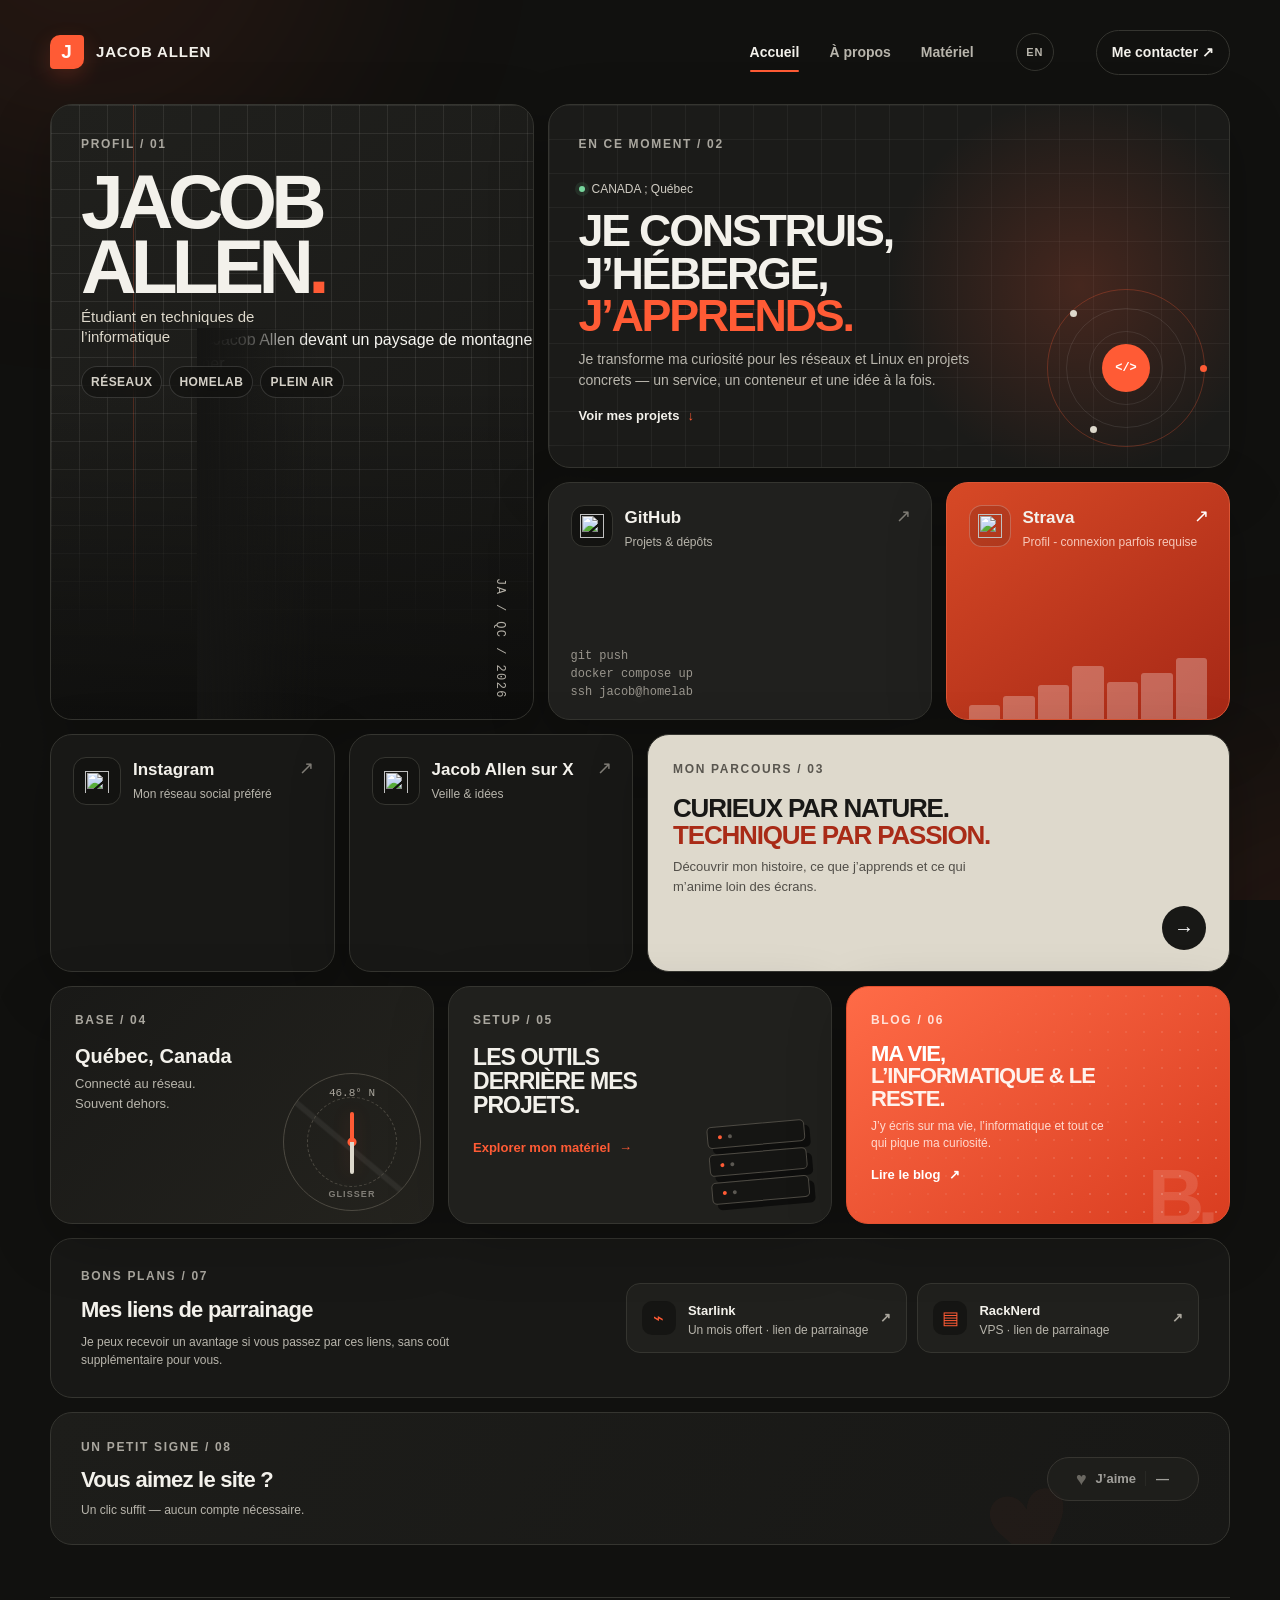
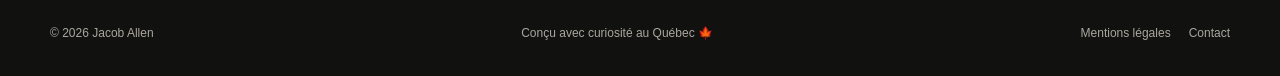
==== index.html @ 071df4ab "ajout blog" ====
<!doctype html>
<html lang="fr">
<head>
  <meta charset="utf-8">
  <meta name="viewport" content="width=device-width,initial-scale=1">
  <base href="/">
  <script>if(location.pathname.startsWith('/en'))document.documentElement.lang='en';</script>
  <title>Jacob Allen - Informatique, réseaux et plein air</title>
  <meta name="description" content="Le portfolio de Jacob Allen : informatique, réseaux, auto-hébergement, sport et projets personnels au Québec.">
  <link rel="canonical" href="https://jacoballen.ca/">
  <link rel="alternate" hreflang="fr" href="https://jacoballen.ca/">
  <link rel="alternate" hreflang="en" href="https://jacoballen.ca/en">
  <link rel="alternate" hreflang="x-default" href="https://jacoballen.ca/">
  <meta property="og:type" content="website">
  <meta property="og:locale" content="fr_CA">
  <meta property="og:title" content="Jacob Allen - Informatique, réseaux et plein air">
  <meta property="og:description" content="Je construis, j’héberge et j’apprends - depuis le Québec.">
  <meta property="og:url" content="https://jacoballen.ca/">
  <meta property="og:image" content="https://jacoballen.ca/og.png">
  <meta property="og:image:width" content="1731">
  <meta property="og:image:height" content="909">
  <meta name="twitter:card" content="summary_large_image">
  <meta name="twitter:image" content="https://jacoballen.ca/og.png">
  <link rel="preload" href="assets/fonts/dm-sans-latin.woff2" as="font" type="font/woff2" crossorigin>
  <link rel="preload" href="assets/fonts/manrope-latin.woff2" as="font" type="font/woff2" crossorigin>
  <link rel="icon" href="data:image/svg+xml,<svg xmlns='http://www.w3.org/2000/svg' viewBox='0 0 100 100'><rect width='100' height='100' rx='24' fill='%23ff5b35'/><text x='50' y='68' text-anchor='middle' font-size='52' font-family='Arial' font-weight='700' fill='white'>J</text></svg>" type="image/svg+xml">
  <link rel="stylesheet" href="style.css">
</head>
<body>
  <a class="skip-link" href="#contenu">Aller au contenu</a>
  <div class="ambient" aria-hidden="true"><span></span><span></span></div>

  <header class="site-header shell">
    <a href="/" class="brand" aria-label="Jacob Allen - Accueil"><span class="brand-mark">J</span><span>JACOB ALLEN</span></a>
    <nav aria-label="Navigation principale">
      <a href="/" aria-current="page">Accueil</a>
      <a href="/about">À propos</a>
      <a href="/matos">Matériel</a>
    </nav>
    <a class="language-switch" href="/en" data-language-switch hreflang="en" aria-label="View this site in English">EN</a>
    <a class="header-contact" href="mailto:contact@jacoballen.ca"><span class="contact-label">Me contacter</span><span class="contact-short">Contact</span> <span aria-hidden="true">↗</span></a>
  </header>

  <main class="shell" id="contenu">
    <section class="bento home-bento" aria-label="Présentation de Jacob Allen">
      <article class="tile identity-card reveal">
        <div class="identity-copy">
          <p class="kicker">Profil / 01</p>
          <h1>Jacob<br>Allen<span class="accent-dot">.</span></h1>
          <p class="role">Étudiant en techniques de l’informatique</p>
          <ul class="tags" aria-label="Centres d’intérêt">
            <li>Réseaux</li><li>Homelab</li><li>Plein air</li>
          </ul>
        </div>
        <picture class="portrait">
          <source srcset="assets/portrait/jacob-800.avif 800w, assets/portrait/jacob-1200.avif 1200w" sizes="(max-width: 700px) 100vw, 460px" type="image/avif">
          <source srcset="assets/portrait/jacob-800.webp 800w, assets/portrait/jacob-1200.webp 1200w" sizes="(max-width: 700px) 100vw, 460px" type="image/webp">
          <img src="assets/portrait/jacob-800.jpg" srcset="assets/portrait/jacob-800.jpg 800w, assets/portrait/jacob-1200.jpg 1200w" sizes="(max-width: 700px) 100vw, 460px" alt="Jacob Allen devant un paysage de montagne et de mer" width="1200" height="1200" fetchpriority="high">
        </picture>
        <span class="id-code" aria-hidden="true">JA / QC / 2026</span>
      </article>

      <article class="tile statement-card grid-surface reveal" data-tilt>
        <p class="kicker">En ce moment / 02</p>
        <div class="statement-copy">
          <span class="availability"><i aria-hidden="true"></i> CANADA ; Québec</span>
          <h2>Je construis,<br>j’héberge,<br><em>j’apprends.</em></h2>
          <p>Je transforme ma curiosité pour les réseaux et Linux en projets concrets — un service, un conteneur et une idée à la fois.</p>
          <a class="statement-cta" href="#projets">Voir mes projets <span aria-hidden="true">↓</span></a>
        </div>
        <div class="orbit" aria-hidden="true"><span class="orbit-core">&lt;/&gt;</span><i></i><i></i><i></i></div>
      </article>

      <a class="tile link-tile github-card reveal" href="/github" aria-label="Voir le GitHub de Jacob">
        <span class="tile-icon"><img src="assets/icons/github.svg" alt="" width="22" height="22"></span>
        <span><b>GitHub</b><small>Projets &amp; dépôts</small></span>
        <span class="arrow" aria-hidden="true">↗</span>
        <span class="code-lines" aria-hidden="true">git push<br>docker compose up<br>ssh jacob@homelab</span>
      </a>

      <a class="tile link-tile strava-card reveal" href="/strava" aria-label="Voir les activités Strava de Jacob">
        <span class="tile-icon"><img src="assets/icons/strava.svg" alt="" width="22" height="22"></span>
        <span><b>Strava</b><small>Profil - connexion parfois requise</small></span>
        <span class="arrow" aria-hidden="true">↗</span>
        <span class="elevation" aria-hidden="true"><i></i><i></i><i></i><i></i><i></i><i></i><i></i></span>
      </a>

      <a class="tile link-tile social-card instagram-card reveal" href="/instagram" aria-label="Voir l’Instagram de Jacob">
        <span class="tile-icon"><img src="assets/icons/instagram.svg" alt="" width="24" height="24"></span>
        <span><b>Instagram</b><small>Mon réseau social préféré</small></span>
        <span class="arrow" aria-hidden="true">↗</span>
      </a>

      <a class="tile link-tile social-card x-card reveal" href="/x" aria-label="Voir le profil X de Jacob">
        <span class="tile-icon"><img src="assets/icons/x.svg" alt="" width="22" height="22"></span>
        <span><b>Jacob Allen sur X</b><small>Veille &amp; idées</small></span>
        <span class="arrow" aria-hidden="true">↗</span>
      </a>

      <a class="tile about-link reveal" href="/about">
        <p class="kicker">Mon parcours / 03</p>
        <h2>Curieux par nature.<br><span>Technique par passion.</span></h2>
        <p>Découvrir mon histoire, ce que j’apprends et ce qui m’anime loin des écrans.</p>
        <span class="round-arrow" aria-hidden="true">→</span>
      </a>

      <article class="tile quebec-card reveal">
        <div>
          <p class="kicker">Base / 04</p>
          <h2>Québec, Canada</h2>
          <p>Connecté au réseau.<br>Souvent dehors.</p>
        </div>
        <button class="map-mark" type="button" data-compass aria-label="Faire tourner la boussole du Québec">
          <span>46.8° N</span><i class="compass-needle" aria-hidden="true"></i><small>Glisser</small>
        </button>
      </article>

      <a class="tile setup-card reveal" href="/matos">
        <div>
          <p class="kicker">Setup / 05</p>
          <h2>Les outils derrière mes projets.</h2>
          <span class="text-link">Explorer mon matériel <b aria-hidden="true">→</b></span>
        </div>
        <div class="server-stack" aria-hidden="true"><i></i><i></i><i></i></div>
      </a>

      <a class="tile blog-card reveal" href="https://blog.jacoballen.ca" aria-label="Visiter le blog de Jacob">
        <div>
          <p class="kicker">Blog / 06</p>
          <h2>Ma vie,<br><span>l’informatique &amp; le reste.</span></h2>
          <p>J’y écris sur ma vie, l’informatique et tout ce qui pique ma curiosité.</p>
          <span class="blog-link">Lire le blog <b aria-hidden="true">↗</b></span>
        </div>
        <span class="blog-mark" aria-hidden="true">B.</span>
      </a>
    </section>

    <!-- <section class="projects" id="projets" aria-labelledby="projects-title">
      <div class="section-heading">
        <div><p class="kicker">Projets sélectionnés / 06</p><h2 id="projects-title">Des idées devenues concrètes.</h2></div>
        <p>Quelques projets publics qui montrent comment j’apprends : en construisant, en déployant et en améliorant.</p>
      </div>
      <div class="project-grid">
        <article class="project-card reveal">
          <picture class="project-shot">
            <source srcset="assets/projects/site.avif" type="image/avif">
            <source srcset="assets/projects/site.webp" type="image/webp">
            <img src="assets/projects/site.png" alt="Aperçu du portfolio jacoballen.ca" width="1280" height="720" loading="lazy">
          </picture>
          <div class="project-copy">
            <div class="project-title-row"><div><p class="kicker">Portfolio personnel</p><h3>jacoballen.ca</h3></div><span class="project-status">En ligne</span></div>
            <p><strong>Problème.</strong> Réunir mon parcours, mes projets et mes liens dans un site rapide qui me ressemble.</p>
            <p><strong>Résultat.</strong> Un portfolio statique responsive avec SEO, aperçu social et mesure de performance.</p>
            <ul class="project-tech" aria-label="Technologies"><li>HTML</li><li>CSS</li><li>JavaScript</li><li>Vercel</li></ul>
            <a class="project-link" href="https://github.com/Allen-Jacob/personal-website" target="_blank" rel="noopener noreferrer">Voir le dépôt GitHub <span aria-hidden="true">↗</span></a>
          </div> -->
        <!-- </article>
        <article class="project-card reveal">
          <picture class="project-shot">
            <source srcset="assets/projects/blog-builder.avif" type="image/avif">
            <source srcset="assets/projects/blog-builder.webp" type="image/webp">
            <img src="assets/projects/blog-builder.png" alt="Interface du générateur d’articles de blog" width="1280" height="720" loading="lazy">
          </picture>
          <div class="project-copy">
            <div class="project-title-row"><div><p class="kicker">Outil de publication</p><h3>Blog Builder</h3></div><span class="project-status">Public</span></div>
            <p><strong>Problème.</strong> Éviter de répéter à la main la structure HTML de chaque article.</p>
            <p><strong>Résultat.</strong> Un éditeur Markdown avec aperçu en direct, sommaire automatique, sauvegarde locale et export HTML.</p>
            <ul class="project-tech" aria-label="Technologies"><li>JavaScript</li><li>Markdown</li><li>Docker</li><li>Nginx</li></ul>
            <a class="project-link" href="https://github.com/Allen-Jacob/blog-builder" target="_blank" rel="noopener noreferrer">Voir le dépôt GitHub <span aria-hidden="true">↗</span></a>
          </div>
        </article>
        <article class="project-card reveal">
          <picture class="project-shot">
            <source srcset="assets/projects/arcade-games.avif" type="image/avif">
            <source srcset="assets/projects/arcade-games.webp" type="image/webp">
            <img src="assets/projects/arcade-games.png" alt="Accueil de la plateforme Arcade Games" width="1280" height="720" loading="lazy">
          </picture>
          <div class="project-copy">
            <div class="project-title-row"><div><p class="kicker">Fork étendu</p><h3>Arcade Games</h3></div><span class="project-status">4 jeux</span></div>
            <p><strong>Problème.</strong> Regrouper plusieurs jeux web et conserver leurs meilleurs scores.</p>
            <p><strong>Résultat.</strong> Quatre jeux, une API REST, des classements par jeu et des métriques Prometheus.</p>
            <ul class="project-tech" aria-label="Technologies"><li>Express</li><li>MongoDB</li><li>JavaScript</li><li>Prometheus</li></ul>
            <a class="project-link" href="https://github.com/Allen-Jacob/Games" target="_blank" rel="noopener noreferrer">Voir le dépôt GitHub <span aria-hidden="true">↗</span></a>
          </div>
        </article>
      </div> -->
    </section>

    <section class="referrals reveal" aria-labelledby="referrals-title">
      <div><p class="kicker">Bons plans / 07</p><h2 id="referrals-title">Mes liens de parrainage</h2><p class="referral-note">Je peux recevoir un avantage si vous passez par ces liens, sans coût supplémentaire pour vous.</p></div>
      <div class="referral-links">
        <a href="/starlink" rel="sponsored nofollow"><span class="referral-icon" aria-hidden="true">⌁</span><span><b>Starlink</b><small>Un mois offert · lien de parrainage</small></span><b aria-hidden="true">↗</b></a>
        <a href="/racknerd" rel="sponsored nofollow"><span class="referral-icon" aria-hidden="true">▤</span><span><b>RackNerd</b><small>VPS · lien de parrainage</small></span><b aria-hidden="true">↗</b></a>
      </div>
    </section>

    <section class="like-panel reveal" aria-labelledby="like-title">
      <div>
        <p class="kicker">Un petit signe / 08</p>
        <h2 id="like-title">Vous aimez le site&nbsp;?</h2>
        <p class="like-note">Un clic suffit — aucun compte nécessaire.</p>
      </div>
      <button class="like-button" type="button" data-like-button aria-pressed="false" disabled>
        <span class="like-heart" aria-hidden="true">♥</span>
        <span data-like-label>J’aime</span>
        <strong data-like-count aria-label="Nombre de mentions J’aime">—</strong>
      </button>
      <p class="like-status" data-like-status role="status" aria-live="polite"></p>
    </section>
  </main>

  <footer class="footer shell"><p>© 2026 Jacob Allen</p><p>Conçu avec curiosité au Québec <span aria-hidden="true">🍁</span></p><div class="footer-links"><a href="/mentions-legales">Mentions légales</a><a href="mailto:contact@jacoballen.ca">Contact</a></div></footer>
  <script>
    window.va=window.va||function(){(window.vaq=window.vaq||[]).push(arguments)};
    window.si=window.si||function(){(window.siq=window.siq||[]).push(arguments)};
    if(["jacoballen.ca","www.jacoballen.ca"].includes(location.hostname)){
      ["/_vercel/insights/script.js","/_vercel/speed-insights/script.js"].forEach(function(src){
        var script=document.createElement("script");script.src=src;script.defer=true;document.head.appendChild(script);
      });
    }
  </script>
  <script defer src="i18n.js"></script>
  <script defer src="likes.js"></script>
  <script defer src="effects.js"></script>
</body>
</html>
---- style.css ----
@font-face{font-family:"DM Sans";font-style:normal;font-weight:400 700;font-display:swap;src:url("assets/fonts/dm-sans-latin.woff2") format("woff2")}
@font-face{font-family:Manrope;font-style:normal;font-weight:600 800;font-display:swap;src:url("assets/fonts/manrope-latin.woff2") format("woff2")}
:root{
  --bg:#11110f;--surface:#1a1a18;--surface-2:#22221f;--line:#353530;--text:#f3f1eb;
  --muted:#b8b5ac;--orange:#ff5b35;--orange-dark:#a92b17;--cream:#ded9cc;--green:#77d69d;
  --radius:22px;--shadow:0 18px 60px rgba(0,0,0,.22);color-scheme:dark
}
*{box-sizing:border-box}
html{scroll-behavior:smooth}
body{min-height:100vh;margin:0;overflow-x:hidden;background:var(--bg);color:var(--text);font-family:"DM Sans",sans-serif;line-height:1.5}
a{color:inherit}
img{max-width:100%}
.shell{width:min(calc(100% - 40px),1180px);margin-inline:auto}
.skip-link{position:fixed;top:12px;left:12px;z-index:100;padding:10px 14px;border-radius:8px;background:var(--text);color:var(--bg);font-weight:700;text-decoration:none;transform:translateY(-150%)}
.skip-link:focus{transform:none}
.ambient{position:fixed;inset:0;z-index:-1;overflow:hidden;pointer-events:none}
.ambient span{position:absolute;width:520px;height:520px;border-radius:50%;filter:blur(130px);opacity:.09;background:var(--orange)}
.ambient span:first-child{top:-340px;left:-180px}.ambient span:last-child{right:-320px;bottom:-380px}
.site-header{height:104px;display:flex;align-items:center;gap:42px}
.brand{display:inline-flex;align-items:center;gap:12px;margin-right:auto;font-family:Manrope,sans-serif;font-size:15px;font-weight:800;letter-spacing:.055em;text-decoration:none}
.brand-mark{width:34px;height:34px;display:grid;place-items:center;border-radius:10px 4px 10px 4px;background:var(--orange);color:white;font-size:19px;box-shadow:0 8px 22px rgba(255,91,53,.2)}
.site-header nav{display:flex;gap:30px}
.site-header nav a,.header-contact{position:relative;color:var(--muted);font-size:14px;font-weight:600;text-decoration:none;transition:color .2s ease}
.site-header nav a:hover,.site-header nav a[aria-current=page],.header-contact:hover{color:var(--text)}
.site-header nav a[aria-current=page]::after{content:"";position:absolute;right:0;bottom:-9px;left:0;height:2px;border-radius:2px;background:var(--orange)}
.language-switch{width:38px;height:38px;display:grid;flex:none;place-items:center;border:1px solid var(--line);border-radius:50%;color:var(--muted);font-family:Manrope,sans-serif;font-size:11px;font-weight:800;letter-spacing:.08em;text-decoration:none;transition:border-color .2s,color .2s,background .2s}
.language-switch:hover{border-color:var(--orange);background:rgba(255,91,53,.08);color:var(--text)}
.header-contact{padding:11px 15px;border:1px solid var(--line);border-radius:99px;color:var(--text)}
.contact-short{display:none}
.bento{display:grid;grid-template-columns:repeat(12,minmax(0,1fr));grid-auto-rows:112px;gap:14px}
.tile{position:relative;min-width:0;overflow:hidden;border:1px solid var(--line);border-radius:var(--radius);background:var(--surface);box-shadow:var(--shadow);transform-style:preserve-3d;transition:transform .22s cubic-bezier(.2,.8,.2,1),border-color .22s,box-shadow .22s}
.kicker{margin:0;color:#aaa79f;font-size:12px;font-weight:700;letter-spacing:.14em;text-transform:uppercase}
.identity-card{grid-column:1/span 5;grid-row:1/span 5;background:linear-gradient(145deg,#20201d,#181816)}
.identity-card::before{content:"";position:absolute;inset:0;z-index:0;background-image:linear-gradient(rgba(243,241,235,.085) 1px,transparent 1px),linear-gradient(90deg,rgba(243,241,235,.085) 1px,transparent 1px),linear-gradient(90deg,transparent 0 82px,rgba(255,91,53,.24) 82px 83px,transparent 83px);background-size:28px 28px,28px 28px,100% 100%;mask-image:linear-gradient(180deg,#000 0 58%,transparent 88%);pointer-events:none}
.identity-card::after{content:"";position:absolute;inset:0;background:linear-gradient(180deg,transparent 45%,rgba(0,0,0,.42));pointer-events:none}
.identity-copy{position:relative;z-index:2;padding:30px}
.identity-copy h1{margin:16px 0 9px;font-family:Manrope,sans-serif;font-size:clamp(52px,6vw,78px);font-weight:800;line-height:.84;letter-spacing:-.075em;text-transform:uppercase}
.accent-dot{color:var(--orange)}
.role{max-width:245px;margin:0;color:var(--cream);font-size:15px;line-height:1.35}
.tags{display:flex;flex-wrap:wrap;gap:7px;margin:18px 0 0;padding:0;list-style:none}
.tags li{padding:6px 9px;border:1px solid rgba(255,255,255,.14);border-radius:99px;background:rgba(15,15,14,.54);color:#d4d0c7;font-size:12px;font-weight:600;letter-spacing:.04em;text-transform:uppercase;backdrop-filter:blur(8px)}
.portrait{position:absolute;right:-40px;bottom:-88px;width:78%;height:78%;z-index:1;filter:saturate(.72) contrast(1.05);transition:transform .5s cubic-bezier(.16,1,.3,1)}
.portrait::after{content:"";position:absolute;inset:0;background:linear-gradient(90deg,var(--surface) 0%,transparent 32%)}
.portrait img{width:100%;height:100%;object-fit:cover;object-position:center 58%;border-radius:50% 0 0 0;mask-image:linear-gradient(90deg,transparent 0,#000 24%)}
.id-code{position:absolute;right:24px;bottom:20px;z-index:3;color:#b5b1a8;font-family:monospace;font-size:12px;letter-spacing:.12em;writing-mode:vertical-rl}
.statement-card{grid-column:6/span 7;grid-row:1/span 3;padding:30px;background:#1d1d1a}
.grid-surface{background-color:#1b1b19;background-image:linear-gradient(rgba(255,255,255,.045) 1px,transparent 1px),linear-gradient(90deg,rgba(255,255,255,.045) 1px,transparent 1px);background-size:34px 34px}
.grid-surface::after{content:"";position:absolute;inset:0;background:radial-gradient(circle at 78% 50%,rgba(255,91,53,.19),transparent 34%)}
.statement-copy{position:relative;z-index:2;max-width:510px;margin-top:22px}
.availability{display:inline-flex;align-items:center;gap:7px;color:#d0ccc3;font-size:12px}.availability i{width:6px;height:6px;border-radius:50%;background:var(--green);box-shadow:0 0 0 4px rgba(119,214,157,.1)}
.statement-copy h2{margin:10px 0 12px;font-family:Manrope,sans-serif;font-size:clamp(32px,3.5vw,48px);line-height:.95;letter-spacing:-.05em;text-transform:uppercase}
.statement-copy h2 em{color:var(--orange);font-style:normal}
.statement-copy p{max-width:430px;margin:0;color:var(--muted);font-size:14px}
.statement-cta{display:inline-flex;align-items:center;gap:8px;margin-top:15px;color:var(--text);font-size:13px;font-weight:700;text-decoration:none}.statement-cta span{color:var(--orange)}
.orbit{position:absolute;right:24px;bottom:20px;z-index:1;width:158px;height:158px;border:1px solid rgba(255,91,53,.28);border-radius:50%;animation:orbit-spin 13s linear infinite;transform-origin:center}
.orbit::before,.orbit::after{content:"";position:absolute;inset:18px;border:1px solid rgba(255,255,255,.09);border-radius:50%}.orbit::after{inset:41px}
.orbit-core{position:absolute;inset:54px;display:grid;place-items:center;border-radius:50%;background:var(--orange);color:white;font-family:monospace;font-size:12px;font-weight:700;animation:orbit-counter-spin 13s linear infinite}
.orbit>i{position:absolute;width:7px;height:7px;border-radius:50%;background:var(--cream)}.orbit>i:nth-of-type(1){top:20px;left:22px}.orbit>i:nth-of-type(2){right:-3px;top:75px;background:var(--orange)}.orbit>i:nth-of-type(3){bottom:13px;left:42px}
.link-tile{grid-row:4/span 2;display:flex;align-items:flex-start;gap:12px;padding:22px;text-decoration:none;transition:transform .22s cubic-bezier(.2,.8,.2,1),border-color .22s ease,box-shadow .22s ease}
.link-tile::before,.equipment-card::before{content:"";position:absolute;inset:0;pointer-events:none;opacity:0;background:radial-gradient(220px circle at var(--pointer-x,-300px) var(--pointer-y,-300px),rgba(255,255,255,.09),transparent 70%);transition:opacity .25s}
.link-tile .tile-icon{width:42px;height:42px;display:grid;flex:none;place-items:center;border:1px solid var(--line);border-radius:13px;background:#131311;font-size:20px}
.link-tile b{display:block;font-family:Manrope,sans-serif;font-size:17px}.link-tile small{display:block;margin-top:3px;color:var(--muted);font-size:12px;line-height:1.35}
.tile-icon img{display:block;width:24px;height:24px}
.arrow{position:absolute;top:20px;right:20px;color:#807d76;font-size:18px;transition:transform .2s,color .2s}
.github-card{grid-column:6/span 4;background:#20201e}.code-lines{position:absolute;right:20px;bottom:18px;left:22px;color:#99958d;font-family:monospace;font-size:12px;line-height:1.5}
.strava-card{grid-column:10/span 3;background:linear-gradient(145deg,#d74926,#a62816);border-color:#dc5534}.strava-card .tile-icon{border-color:rgba(255,255,255,.24);background:rgba(0,0,0,.13)}.strava-card small{color:#f6c7b9}.strava-card .arrow{color:#fff}
.elevation{position:absolute;right:0;bottom:0;left:0;height:68px;display:flex;align-items:end;gap:3px;padding:0 22px;opacity:.28}.elevation i{flex:1;height:var(--h,30%);border-radius:3px 3px 0 0;background:white}.elevation i:nth-child(1){--h:20%}.elevation i:nth-child(2){--h:34%}.elevation i:nth-child(3){--h:50%}.elevation i:nth-child(4){--h:78%}.elevation i:nth-child(5){--h:55%}.elevation i:nth-child(6){--h:68%}.elevation i:nth-child(7){--h:90%}
.social-card{grid-row:6/span 2;background:#181816}.instagram-card{grid-column:1/span 3}.x-card{grid-column:4/span 3}.social-card .tile-icon{width:48px;height:48px;border:1px solid var(--line);background:#131311;font-size:24px}.social-card small{max-width:150px}
.about-link{grid-column:7/span 6;grid-row:6/span 2;padding:25px;text-decoration:none;background:var(--cream);color:#181816}
.about-link .kicker{color:#59564f}.about-link h2{margin:17px 0 8px;font-family:Manrope,sans-serif;font-size:26px;line-height:1.04;letter-spacing:-.045em;text-transform:uppercase}.about-link h2 span{color:var(--orange-dark)}.about-link>p:not(.kicker){max-width:340px;margin:0;color:#514e48;font-size:13px}.round-arrow{position:absolute;right:23px;bottom:21px;width:44px;height:44px;display:grid;place-items:center;border-radius:50%;background:#181816;color:white;font-size:20px;transition:transform .35s cubic-bezier(.16,1,.3,1)}
.quebec-card{grid-column:1/span 4;grid-row:8/span 2;display:flex;justify-content:space-between;padding:24px;background:linear-gradient(135deg,#191917,#24231e)}
.quebec-card h2{margin:17px 0 7px;font-family:Manrope,sans-serif;font-size:20px;line-height:1.05}.quebec-card p:last-child{margin:0;color:var(--muted);font-size:13px}
.quebec-card>div:first-child{position:relative;z-index:2;pointer-events:none}
.map-mark{position:absolute;right:12px;bottom:12px;z-index:1;width:138px;height:138px;padding:0;border:1px solid #4c4941;border-radius:50%;background:radial-gradient(circle at 50% 50%,var(--orange) 0 4px,transparent 5px),linear-gradient(40deg,transparent 45%,rgba(255,255,255,.06) 46% 48%,transparent 49%);color:inherit;font:inherit;cursor:grab;touch-action:none;transition:border-color .25s,box-shadow .25s,transform .18s}.map-mark::after{content:"";position:absolute;inset:23px;border:1px dashed #4c4941;border-radius:50%;pointer-events:none}.map-mark span{position:absolute;top:11px;left:50%;z-index:2;color:#aaa69d;font-family:monospace;font-size:11px;transform:translateX(-50%);white-space:nowrap}.map-mark small{position:absolute;bottom:9px;left:50%;z-index:2;color:#817e77;font-size:9px;font-weight:700;letter-spacing:.12em;text-transform:uppercase;transform:translateX(-50%)}
.compass-needle{position:absolute;top:38px;left:calc(50% - 2px);z-index:1;width:4px;height:62px;border-radius:99px;background:linear-gradient(to bottom,var(--orange) 0 48%,var(--cream) 48% 100%);box-shadow:0 0 18px rgba(255,91,53,.18);transform:rotate(var(--compass-angle,0deg));transition:transform .38s cubic-bezier(.2,.8,.2,1)}.map-mark.is-dragging{cursor:grabbing;transform:scale(.98)}.map-mark.is-dragging .compass-needle{transition:none}
.map-mark{-webkit-appearance:none;appearance:none}
.setup-card{grid-column:5/span 4;grid-row:8/span 2;padding:24px;text-decoration:none;background:#20201d}
.setup-card h2{max-width:230px;margin:16px 0 18px;font-family:Manrope,sans-serif;font-size:23px;line-height:1.05;letter-spacing:-.04em;text-transform:uppercase}.text-link{color:var(--orange);font-size:13px;font-weight:700}.text-link b{margin-left:5px}
.server-stack{position:absolute;right:24px;bottom:22px;width:98px;transform:rotate(-5deg)}.server-stack i{display:block;height:22px;margin-top:6px;border:1px solid #4d4a43;border-radius:5px;background:#151513;box-shadow:5px 6px 0 #0e0e0d}.server-stack i::after{content:"";display:block;width:4px;height:4px;margin:8px 0 0 10px;border-radius:50%;background:var(--orange);box-shadow:10px 0 #5b5852}
.blog-card{grid-column:9/span 4;grid-row:8/span 2;padding:24px;text-decoration:none;background:linear-gradient(145deg,#ff6b47,#d93d20);border-color:#e45130;color:#fff}
.blog-card::before{content:"";position:absolute;inset:0;background-image:radial-gradient(rgba(255,255,255,.22) 1px,transparent 1px);background-size:18px 18px;mask-image:linear-gradient(135deg,transparent 25%,#000 100%);pointer-events:none}
.blog-card>div{position:relative;z-index:2;max-width:265px}.blog-card .kicker{color:#ffe1d8}.blog-card h2{margin:14px 0 8px;font-family:Manrope,sans-serif;font-size:22px;line-height:1.02;letter-spacing:-.045em;text-transform:uppercase}.blog-card h2 span{color:#fff2ec}.blog-card p:not(.kicker){max-width:250px;margin:0;color:#ffd9cf;font-size:12px;line-height:1.4}.blog-link{display:inline-block;margin-top:13px;font-size:13px;font-weight:700}.blog-link b{margin-left:5px}.blog-mark{position:absolute;right:17px;bottom:-13px;color:#fff;font-family:Manrope,sans-serif;font-size:78px;font-weight:800;line-height:1;letter-spacing:-.09em;opacity:.13;transition:transform .35s cubic-bezier(.16,1,.3,1)}
.projects{scroll-margin-top:24px;margin-top:64px}.section-heading{display:flex;align-items:end;justify-content:space-between;gap:34px;margin-bottom:20px}.section-heading h2{max-width:620px;margin:10px 0 0;font-family:Manrope,sans-serif;font-size:clamp(34px,5vw,58px);line-height:.96;letter-spacing:-.055em;text-transform:uppercase}.section-heading>p{max-width:430px;margin:0;color:var(--muted);font-size:14px}.project-grid{display:grid;grid-template-columns:repeat(2,minmax(0,1fr));gap:14px}.project-card{overflow:hidden;border:1px solid var(--line);border-radius:var(--radius);background:var(--surface);box-shadow:var(--shadow);transition:transform .22s cubic-bezier(.2,.8,.2,1),border-color .22s,box-shadow .22s}.project-card:first-child{grid-column:span 2}.project-shot{display:block;overflow:hidden;aspect-ratio:16/9;background:#0e0e0d;border-bottom:1px solid var(--line)}.project-card:first-child .project-shot{aspect-ratio:2.15/1}.project-shot img{display:block;width:100%;height:100%;object-fit:cover;object-position:top center;transition:transform .4s ease}.project-copy{padding:25px}.project-title-row{display:flex;align-items:flex-start;justify-content:space-between;gap:20px;margin-bottom:18px}.project-title-row h3{margin:7px 0 0;font-family:Manrope,sans-serif;font-size:25px;letter-spacing:-.035em}.project-status{flex:none;padding:6px 9px;border:1px solid #4a4943;border-radius:99px;color:#d5d2ca;font-size:12px;font-weight:700}.project-copy>p{margin:0 0 9px;color:var(--muted);font-size:14px}.project-copy>p strong{color:var(--text)}.project-tech{display:flex;flex-wrap:wrap;gap:7px;margin:18px 0;padding:0;list-style:none}.project-tech li{padding:6px 9px;border-radius:7px;background:#121210;color:#cbc8bf;font-family:monospace;font-size:12px}.project-link{display:inline-flex;align-items:center;gap:7px;color:var(--orange);font-size:13px;font-weight:700;text-decoration:none}
.referrals{display:flex;align-items:center;justify-content:space-between;gap:30px;margin-top:14px;padding:28px 30px;border:1px solid var(--line);border-radius:var(--radius);background:#181816}
.referrals h2{margin:8px 0 0;font-family:Manrope,sans-serif;font-size:22px;letter-spacing:-.035em}.referral-note{max-width:400px;margin:7px 0 0;color:var(--muted);font-size:12px}.referral-links{display:grid;grid-template-columns:repeat(2,minmax(210px,1fr));gap:10px}.referral-links a{display:flex;align-items:center;gap:12px;padding:14px 15px;border:1px solid var(--line);border-radius:14px;background:#20201d;text-decoration:none;transition:border-color .2s,transform .2s}.referral-links a .referral-icon{width:34px;height:34px;display:grid;flex:none;place-items:center;border-radius:10px;background:#151513;color:var(--orange);font-size:18px}.referral-links a span{min-width:0;flex:1}.referral-links a b{font-size:13px}.referral-links a small{display:block;color:var(--muted);font-size:12px;line-height:1.35}.referral-links a>b{color:#aaa69d}
.like-panel{position:relative;display:flex;align-items:center;justify-content:space-between;gap:28px;margin-top:14px;padding:25px 30px;border:1px solid var(--line);border-radius:var(--radius);background:linear-gradient(120deg,#1d1d1a,#181816);overflow:hidden}.like-panel::after{content:"♥";position:absolute;right:155px;bottom:-55px;color:var(--orange);font-size:150px;line-height:1;opacity:.035;transform:rotate(-12deg);pointer-events:none}.like-panel h2{margin:7px 0 0;font-family:Manrope,sans-serif;font-size:22px;letter-spacing:-.035em}.like-note{margin:5px 0 0;color:var(--muted);font-size:12px}.like-button{position:relative;z-index:1;min-width:152px;display:flex;align-items:center;justify-content:center;gap:9px;padding:12px 15px;border:1px solid #4a4741;border-radius:99px;background:#232320;color:var(--text);font:700 13px "DM Sans",sans-serif;cursor:pointer;transition:transform .2s,border-color .2s,background .2s}.like-button strong{min-width:25px;padding-left:9px;border-left:1px solid var(--line);font-variant-numeric:tabular-nums}.like-heart{color:#9d9990;font-size:18px;line-height:1;transition:color .2s,transform .2s}.like-button[aria-pressed=true]{border-color:rgba(255,91,53,.72);background:rgba(255,91,53,.12)}.like-button[aria-pressed=true] .like-heart{color:var(--orange);transform:scale(1.15)}.like-button:disabled{cursor:wait;opacity:.62}.like-status{position:absolute;right:30px;bottom:5px;margin:0;color:var(--muted);font-size:10px}.easter-toast{position:fixed;left:50%;bottom:28px;z-index:200;max-width:min(90vw,430px);padding:12px 18px;border:1px solid var(--orange);border-radius:99px;background:#171715;color:var(--text);box-shadow:0 15px 50px rgba(0,0,0,.45);font-size:13px;font-weight:700;transform:translate(-50%,20px);opacity:0;animation:easter-toast 3s ease forwards}.easter-particle{position:fixed;top:-40px;z-index:190;pointer-events:none;font-size:clamp(18px,3vw,30px);animation:easter-fall var(--fall-duration,2.8s) cubic-bezier(.2,.7,.4,1) forwards}.homelab-mode{--orange:#77d69d;--orange-dark:#34704a}.homelab-mode .brand-mark{animation:brand-pulse .7s ease 3}.homelab-mode .ambient span{opacity:.16;background:#77d69d}
.footer{display:flex;align-items:center;justify-content:space-between;gap:22px;margin-top:52px;padding:26px 0 34px;border-top:1px solid var(--line);color:#aaa79f;font-size:12px}.footer p{margin:0}.footer a{text-decoration:none}.footer-links{display:flex;align-items:center;gap:18px}.footer-links a:hover,.footer-links a[aria-current=page]{color:var(--text)}

/* Secondary pages */
.page-hero{display:grid;grid-template-columns:minmax(0,1.3fr) minmax(260px,.7fr);gap:14px;margin-bottom:14px}
.hero-copy,.hero-aside{min-height:300px;padding:34px;border:1px solid var(--line);border-radius:var(--radius);background:var(--surface);box-shadow:var(--shadow)}
.hero-copy{background-color:#1b1b19;background-image:linear-gradient(rgba(255,255,255,.04) 1px,transparent 1px),linear-gradient(90deg,rgba(255,255,255,.04) 1px,transparent 1px);background-size:36px 36px}
.hero-copy h1{max-width:780px;margin:30px 0 16px;font-family:Manrope,sans-serif;font-size:clamp(42px,6vw,72px);font-weight:800;line-height:.9;letter-spacing:-.065em;text-transform:uppercase}.hero-copy h1 em{color:var(--orange);font-style:normal}.hero-copy>p:last-child{max-width:590px;margin:0;color:var(--muted);font-size:14px}
.hero-aside{position:relative;overflow:hidden;background:var(--orange);color:#fff}.hero-aside .big-number{position:absolute;right:-10px;bottom:-46px;font-family:Manrope,sans-serif;font-size:180px;font-weight:800;line-height:1;opacity:.12}.hero-aside blockquote{position:relative;z-index:1;margin:64px 0 0;font-family:Manrope,sans-serif;font-size:23px;font-weight:700;line-height:1.18;letter-spacing:-.035em}.hero-aside cite{display:block;margin-top:18px;font-family:"DM Sans",sans-serif;font-size:12px;font-style:normal;font-weight:500;opacity:.82}
.content-bento{display:grid;grid-template-columns:repeat(12,minmax(0,1fr));gap:14px}.content-card{grid-column:span 6;min-height:250px;padding:28px;border:1px solid var(--line);border-radius:var(--radius);background:var(--surface)}.content-card.wide{grid-column:span 12}.content-card.orange{background:var(--orange);border-color:#d94a2a}.content-card.cream{background:var(--cream);color:#191917;border-color:#ded9cc}.content-card h2{margin:18px 0 13px;font-family:Manrope,sans-serif;font-size:27px;line-height:1.05;letter-spacing:-.04em}.content-card p{margin:0 0 13px;color:var(--muted);font-size:13px;line-height:1.7}.content-card.orange p{color:#ffd9cf}.content-card.cream p{color:#514e48}.content-card strong{color:var(--text)}.content-card.cream strong{color:#191917}
.learning-list{display:grid;grid-template-columns:repeat(3,1fr);gap:10px;margin-top:20px}.learning-item{padding:18px;border:1px solid var(--line);border-radius:15px;background:#151513}.learning-item .ui-icon{color:var(--orange);font-size:20px}.learning-item h3{margin:22px 0 5px;font-size:14px}.learning-item p{margin:0;font-size:12px;line-height:1.5}
.sport-icons{position:absolute;right:24px;bottom:24px;display:flex;gap:8px}.sport-icons span{width:48px;height:48px;display:grid;place-items:center;border:1px solid rgba(255,255,255,.24);border-radius:50%;font-size:19px}
.content-card.orange{position:relative;overflow:hidden}
.page-actions{display:flex;flex-wrap:wrap;gap:10px;margin-top:14px}.button{display:inline-flex;min-height:44px;align-items:center;justify-content:center;gap:8px;padding:11px 16px;border:1px solid var(--line);border-radius:99px;background:var(--surface);font-size:12px;font-weight:700;text-decoration:none;transition:transform .2s,border-color .2s}.button-primary{border-color:var(--orange);background:var(--orange);color:white}
.equipment-layout{display:grid;grid-template-columns:repeat(12,minmax(0,1fr));gap:14px}.equipment-section{grid-column:span 6;padding:26px;border:1px solid var(--line);border-radius:var(--radius);background:var(--surface)}.equipment-section.wide{grid-column:span 12}.equipment-heading{display:flex;align-items:center;justify-content:space-between;margin-bottom:22px}.equipment-heading h2{margin:0;font-family:Manrope,sans-serif;font-size:23px;letter-spacing:-.035em}.equipment-heading>span{width:40px;height:40px;display:grid;place-items:center;border-radius:12px;background:#121210;color:var(--orange);font-size:18px}.equipment-grid{display:grid;grid-template-columns:repeat(2,minmax(0,1fr));gap:9px}.equipment-section.wide .equipment-grid{grid-template-columns:repeat(4,minmax(0,1fr))}.equipment-card{position:relative;min-height:170px;display:flex;flex-direction:column;padding:18px;border:1px solid var(--line);border-radius:15px;background:#151513;text-decoration:none;transition:border-color .2s,transform .2s}.equipment-card .card-icon{width:35px;height:35px;display:grid;place-items:center;border-radius:10px;background:#22221f;color:#d9d6ce}.equipment-card h3{margin:26px 0 7px;font-family:Manrope,sans-serif;font-size:15px;line-height:1.2}.equipment-card p{margin:0;color:var(--muted);font-size:12px;line-height:1.5}.external-link{margin-top:auto;padding-top:14px;color:var(--orange);font-size:12px;font-weight:700;letter-spacing:.06em;text-transform:uppercase}
.error-layout{min-height:500px;display:grid;place-items:center;text-align:center}.error-layout .error-code{color:var(--orange);font-family:Manrope,sans-serif;font-size:clamp(100px,20vw,220px);font-weight:800;line-height:.8;letter-spacing:-.1em}.error-layout h1{margin:22px 0 8px;font-family:Manrope,sans-serif;font-size:32px}.error-layout p{margin:0;color:var(--muted)}
.legal-grid{display:grid;grid-template-columns:repeat(2,minmax(0,1fr));gap:14px}.legal-card{position:relative;min-height:300px;padding:28px;border:1px solid var(--line);border-radius:var(--radius);background:var(--surface);box-shadow:var(--shadow);transition:transform .22s cubic-bezier(.2,.8,.2,1),border-color .22s}.legal-card.wide{grid-column:span 2;min-height:0}.legal-icon{position:absolute;top:25px;right:25px;width:42px;height:42px;display:grid;place-items:center;border:1px solid var(--line);border-radius:13px;background:#141412;color:var(--orange)}.legal-card h2{margin:25px 0 13px;font-family:Manrope,sans-serif;font-size:26px;letter-spacing:-.04em}.legal-card p{max-width:800px;margin:0 0 13px;color:var(--muted);font-size:13px;line-height:1.7}.legal-card strong{color:var(--text)}.legal-card dl{margin:25px 0 0}.legal-card dl div{display:flex;justify-content:space-between;gap:20px;padding:10px 0;border-top:1px solid var(--line);font-size:12px}.legal-card dt{color:var(--muted)}.legal-card dd{margin:0}.legal-card a{color:var(--text)}.legal-link{display:inline-block;margin-top:10px;color:var(--orange)!important;font-size:12px;font-weight:700;text-decoration:none}
.js-motion .reveal{opacity:0}
.js-motion .reveal.is-visible{opacity:1;animation:enter .72s cubic-bezier(.16,1,.3,1) backwards;animation-delay:var(--reveal-delay,0ms)}
@keyframes enter{from{opacity:0;filter:blur(6px);transform:translateY(22px) scale(.985)}to{opacity:1;filter:none;transform:none}}
@keyframes elevation-pulse{50%{height:calc(var(--h,30%) + 10%);opacity:1}}@keyframes server-blink{50%{background:var(--green);box-shadow:10px 0 var(--orange),0 0 10px var(--green)}}
@keyframes like-pop{50%{transform:scale(1.35)}}@keyframes easter-toast{10%,82%{opacity:1;transform:translate(-50%,0)}100%{opacity:0;transform:translate(-50%,-8px)}}@keyframes easter-fall{to{transform:translate(var(--fall-x,0),110vh) rotate(520deg);opacity:.2}}@keyframes brand-pulse{50%{transform:scale(1.18) rotate(8deg);box-shadow:0 0 28px var(--orange)}}
@keyframes orbit-spin{from{transform:translate(var(--orbit-shift-x,0),var(--orbit-shift-y,0)) rotate(0deg)}to{transform:translate(var(--orbit-shift-x,0),var(--orbit-shift-y,0)) rotate(360deg)}}@keyframes orbit-counter-spin{to{transform:rotate(-360deg)}}
@media (hover:hover){.tile:hover,.equipment-card:hover,.content-card:hover,.hero-copy:hover,.hero-aside:hover,.legal-card:hover,.learning-item:hover,.referral-links a:hover,.project-card:hover{z-index:2;transform:translateY(-2px);border-color:#5d5a53;box-shadow:0 22px 64px rgba(0,0,0,.3)}.project-card:hover .project-shot img{transform:scale(1.018)}.identity-card:hover .portrait{transform:translateY(-5px) scale(1.025)}.about-link:hover .round-arrow{transform:rotate(-18deg) scale(1.06)}.blog-card:hover .blog-mark{transform:rotate(-6deg) scale(1.08)}.strava-card:hover .elevation i{animation:elevation-pulse .7s ease-in-out infinite alternate;animation-delay:calc(var(--bar-index,0) * 55ms)}.strava-card:hover .elevation i:nth-child(1){--bar-index:1}.strava-card:hover .elevation i:nth-child(2){--bar-index:2}.strava-card:hover .elevation i:nth-child(3){--bar-index:3}.strava-card:hover .elevation i:nth-child(4){--bar-index:4}.strava-card:hover .elevation i:nth-child(5){--bar-index:5}.strava-card:hover .elevation i:nth-child(6){--bar-index:6}.strava-card:hover .elevation i:nth-child(7){--bar-index:7}.setup-card:hover .server-stack i::after{animation:server-blink .8s steps(2,end) infinite}.map-mark:hover{border-color:var(--orange);box-shadow:0 0 0 7px rgba(255,91,53,.06),0 12px 28px rgba(0,0,0,.25)}}
@media (hover:hover) and (pointer:fine){.link-tile:hover::before,.equipment-card:hover::before{opacity:.65}.link-tile:hover .arrow{color:var(--text);transform:translate(2px,-2px)}.button:hover{transform:translateY(-1px);border-color:#5d5a53}}
a:focus-visible{outline:2px solid var(--orange);outline-offset:3px}
.like-button:focus-visible{outline:2px solid var(--orange);outline-offset:3px}
.map-mark:focus-visible{outline:2px solid var(--orange);outline-offset:4px}
@media(max-width:940px){.site-header{gap:22px}.bento{grid-auto-rows:108px}.home-bento>*{grid-row:auto}.identity-card{grid-column:span 6}.statement-card{grid-column:span 6}.statement-copy h2{font-size:36px}.orbit{opacity:.62}.link-tile{grid-column:span 3}.social-card{grid-column:span 3}.about-link{grid-column:span 6}.quebec-card{grid-column:span 3}.setup-card{grid-column:span 3}.blog-card{grid-column:span 6}.server-stack{opacity:.35}.page-hero{grid-template-columns:1fr}.hero-aside{min-height:220px}.content-card{grid-column:span 12}.equipment-section,.equipment-section.wide{grid-column:span 12}}
@media(max-width:700px){.shell{width:min(calc(100% - 24px),1180px)}.site-header{height:auto;min-height:86px;flex-wrap:wrap;padding:16px 0}.brand{margin-right:auto}.site-header nav{order:3;width:100%;justify-content:space-between;padding-top:13px;border-top:1px solid var(--line)}.header-contact{padding:8px 11px;font-size:11px}.bento{grid-template-columns:repeat(2,minmax(0,1fr));grid-auto-rows:auto}.tile{min-height:190px}.identity-card,.statement-card,.about-link,.setup-card,.blog-card,.link-tile,.social-card,.quebec-card{grid-column:span 2;grid-row:auto}.identity-card{min-height:510px}.portrait{right:auto;left:50%;bottom:-24px;width:100%;height:66%;transform:translateX(-50%);filter:saturate(.8) contrast(1.03)}.portrait::after{background:linear-gradient(180deg,transparent 52%,rgba(24,24,22,.72) 100%)}.portrait img{object-position:center center;border-radius:42% 42% 0 0;mask-image:linear-gradient(180deg,#000 0 78%,transparent 100%)}.id-code{right:18px}.statement-card{min-height:390px;padding:25px}.statement-copy{margin-top:18px}.statement-copy p{max-width:70%}.orbit{right:18px;bottom:18px;width:132px;height:132px}.orbit::before{inset:15px}.orbit::after{inset:34px}.orbit-core{inset:44px}.orbit>i:nth-of-type(1){top:16px;left:18px}.orbit>i:nth-of-type(2){top:62px}.orbit>i:nth-of-type(3){bottom:10px;left:34px}.link-tile{min-height:150px;flex-direction:row}.code-lines,.elevation{opacity:.38}.about-link{min-height:240px}.setup-card,.blog-card{min-height:220px}.referrals,.like-panel{align-items:flex-start;flex-direction:column;padding:24px}.referral-links{width:100%;grid-template-columns:1fr}.like-button{width:100%}.like-status{position:static;min-height:15px}.footer{align-items:flex-start;flex-direction:column}.footer-links{width:100%;justify-content:space-between;padding-top:12px;border-top:1px solid var(--line)}.hero-copy,.hero-aside{padding:26px}.content-bento{grid-template-columns:1fr}.content-card,.content-card.wide{grid-column:1;padding:23px}.learning-list{grid-template-columns:1fr}.equipment-layout{grid-template-columns:1fr}.equipment-section,.equipment-section.wide{grid-column:1;padding:20px}.equipment-grid,.equipment-section.wide .equipment-grid{grid-template-columns:1fr}.equipment-card{min-height:150px}.legal-grid{grid-template-columns:1fr}.legal-card,.legal-card.wide{grid-column:1;min-height:0;padding:23px}}
@media(max-width:700px){.identity-card .role{position:relative;z-index:3;max-width:220px;text-shadow:0 2px 10px #090908,0 1px 3px #090908}}
@media(max-width:420px){.header-contact{display:none}.identity-card{min-height:360px}.identity-copy{padding:23px}.identity-copy h1{font-size:54px}.statement-card{min-height:370px}.statement-copy h2{font-size:33px}.statement-copy p{max-width:64%;font-size:12px}.tile:not(.identity-card):not(.statement-card){min-height:176px}.hero-copy h1{font-size:40px}.footer{margin-top:36px}}
@media(max-width:940px){.section-heading{align-items:flex-start;flex-direction:column}.project-card:first-child{grid-column:span 2}}
@media(max-width:700px){.header-contact{font-size:12px}.projects{margin-top:48px}.section-heading h2{font-size:38px}.project-grid{grid-template-columns:1fr}.project-card,.project-card:first-child{grid-column:1}.project-card:first-child .project-shot,.project-shot{aspect-ratio:16/9}.portrait img{object-position:center 68%}}
@media(max-width:420px){.site-header{gap:12px}.brand{font-size:13px}.header-contact{display:inline-flex;padding:8px 10px}.contact-label{display:none}.contact-short{display:inline}.identity-copy h1{font-size:48px;line-height:.88}.role{font-size:14px}.statement-card{min-height:350px}.statement-copy h2{font-size:30px}.statement-copy p{max-width:72%;font-size:13px}.statement-cta{margin-top:12px}.section-heading h2{font-size:34px}.project-copy{padding:21px}.project-title-row{flex-direction:column;gap:10px}.hero-copy h1{font-size:36px}}
@media (hover:hover) and (max-width:700px){.identity-card:hover .portrait{transform:translateX(-50%) translateY(-5px) scale(1.025)}}
@media(prefers-reduced-motion:reduce){html{scroll-behavior:auto}.reveal,.orbit,.orbit-core,.easter-toast,.easter-particle,.brand-mark,.elevation i,.server-stack i::after{animation:none!important}.ambient{display:none}.tile,.link-tile,.about-link,.setup-card,.blog-card,.blog-mark,.referral-links a,.equipment-card,.legal-card,.button,.like-button,.like-heart,.map-mark,.compass-needle,.portrait,.round-arrow{transition:none}.tile:hover,.equipment-card:hover,.content-card:hover,.hero-copy:hover,.hero-aside:hover,.legal-card:hover,.learning-item:hover,.referral-links a:hover,.identity-card:hover .portrait,.about-link:hover .round-arrow,.blog-card:hover .blog-mark{transform:none}}
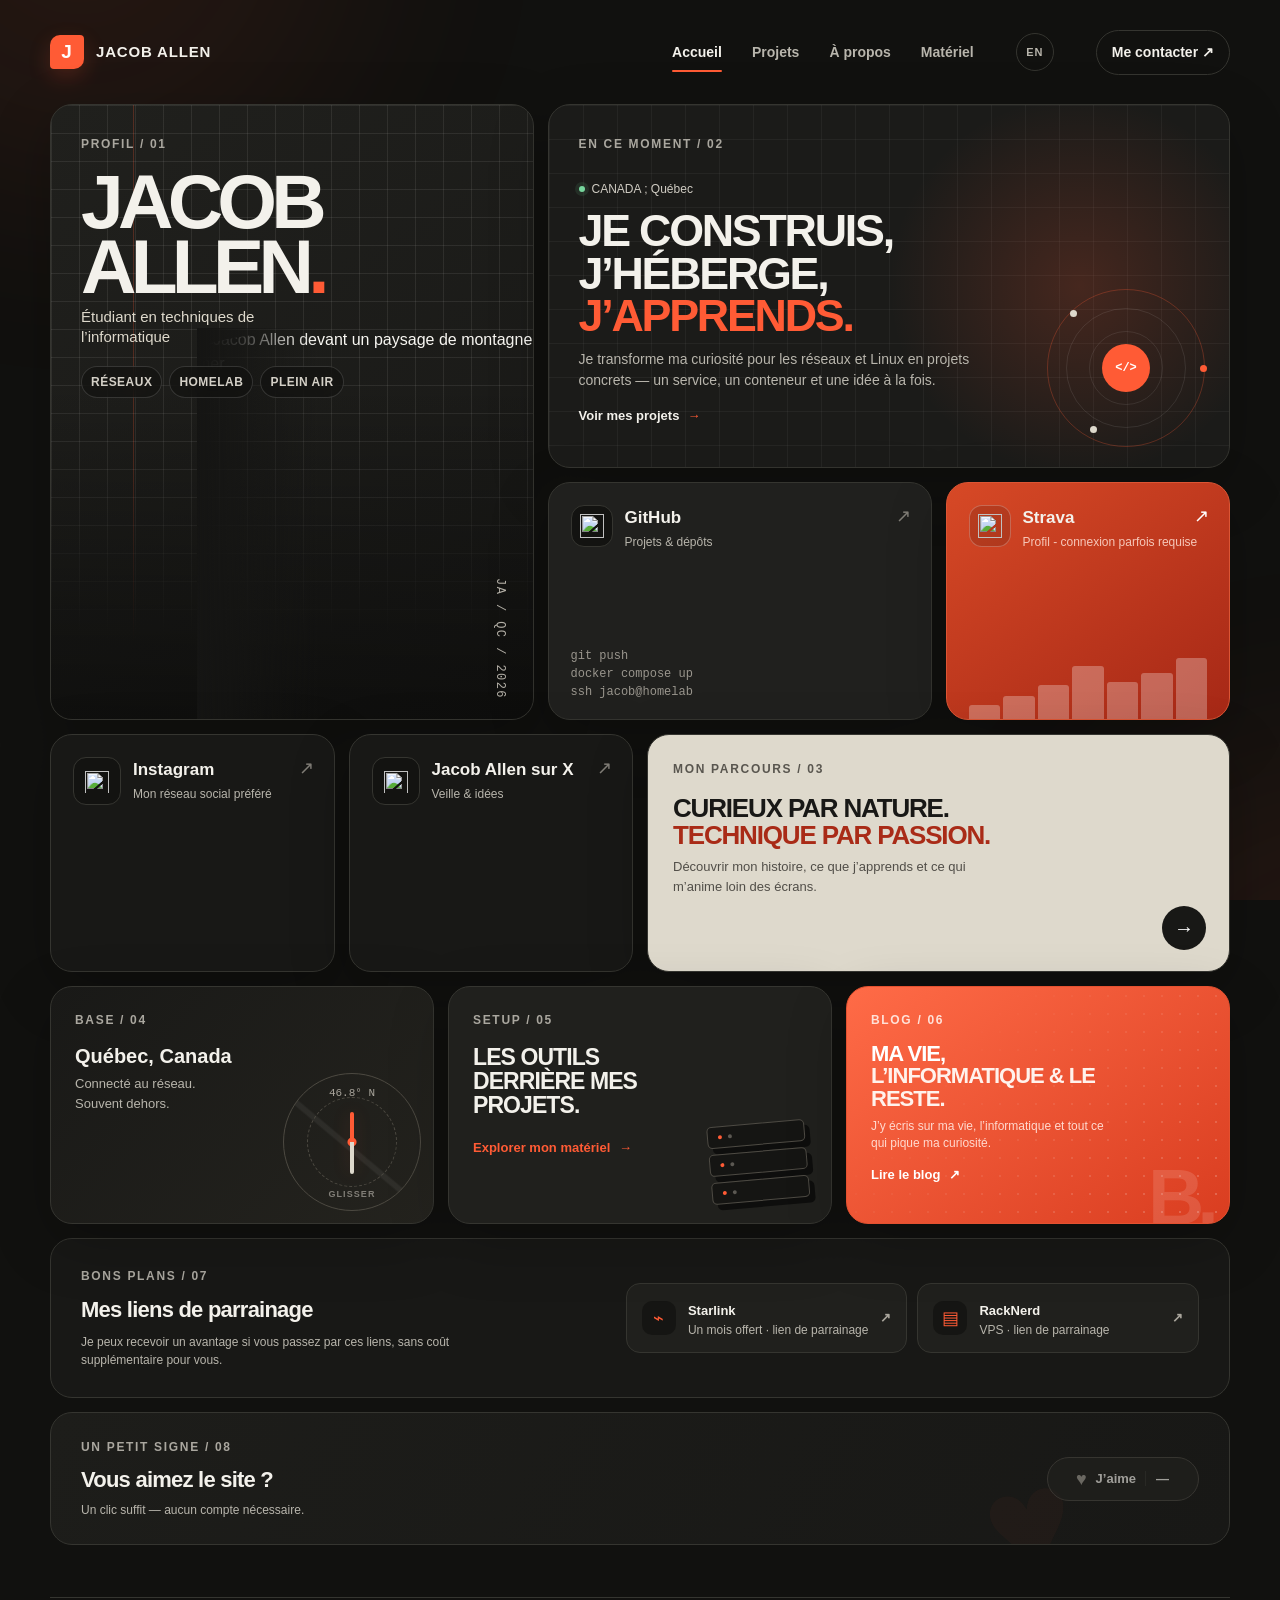
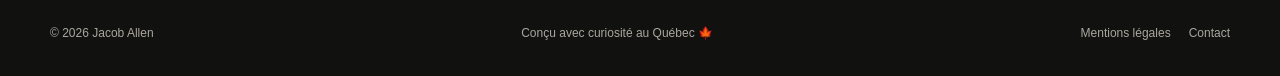
==== commit cea59cb1: "Add English and French versions of the projects page with detailed app descriptions" ====
--- a/index.html
+++ b/index.html
@@ -4,23 +4,54 @@
   <meta charset="utf-8">
   <meta name="viewport" content="width=device-width,initial-scale=1">
   <base href="/">
-  <script>if(location.pathname.startsWith('/en'))document.documentElement.lang='en';</script>
   <title>Jacob Allen - Informatique, réseaux et plein air</title>
   <meta name="description" content="Le portfolio de Jacob Allen : informatique, réseaux, auto-hébergement, sport et projets personnels au Québec.">
-  <link rel="canonical" href="https://jacoballen.ca/">
-  <link rel="alternate" hreflang="fr" href="https://jacoballen.ca/">
-  <link rel="alternate" hreflang="en" href="https://jacoballen.ca/en">
-  <link rel="alternate" hreflang="x-default" href="https://jacoballen.ca/">
+  <link rel="canonical" href="https://www.jacoballen.ca/">
+  <link rel="alternate" hreflang="fr" href="https://www.jacoballen.ca/">
+  <link rel="alternate" hreflang="en" href="https://www.jacoballen.ca/en">
+  <link rel="alternate" hreflang="x-default" href="https://www.jacoballen.ca/">
   <meta property="og:type" content="website">
+  <meta property="og:site_name" content="Jacob Allen">
   <meta property="og:locale" content="fr_CA">
+  <meta property="og:locale:alternate" content="en_CA">
   <meta property="og:title" content="Jacob Allen - Informatique, réseaux et plein air">
   <meta property="og:description" content="Je construis, j’héberge et j’apprends - depuis le Québec.">
-  <meta property="og:url" content="https://jacoballen.ca/">
-  <meta property="og:image" content="https://jacoballen.ca/og.png">
+  <meta property="og:url" content="https://www.jacoballen.ca/">
+  <meta property="og:image" content="https://www.jacoballen.ca/og.png">
+  <meta property="og:image:alt" content="Portfolio de Jacob Allen">
   <meta property="og:image:width" content="1731">
   <meta property="og:image:height" content="909">
   <meta name="twitter:card" content="summary_large_image">
-  <meta name="twitter:image" content="https://jacoballen.ca/og.png">
+  <meta name="twitter:image" content="https://www.jacoballen.ca/og.png">
+  <script type="application/ld+json">
+    {
+      "@context": "https://schema.org",
+      "@graph": [
+        {
+          "@type": "Person",
+          "@id": "https://www.jacoballen.ca/#person",
+          "name": "Jacob Allen",
+          "url": "https://www.jacoballen.ca/",
+          "image": "https://www.jacoballen.ca/assets/portrait/jacob-1200.jpg",
+          "sameAs": [
+            "https://github.com/Allen-Jacob",
+            "https://x.com/Bridled01",
+            "https://www.instagram.com/jacob.allen2009/",
+            "https://www.strava.com/athletes/141873421"
+          ],
+          "knowsAbout": ["Informatique", "Réseaux", "Linux", "Docker", "Auto-hébergement"]
+        },
+        {
+          "@type": "WebSite",
+          "@id": "https://www.jacoballen.ca/#website",
+          "url": "https://www.jacoballen.ca/",
+          "name": "Jacob Allen",
+          "inLanguage": ["fr-CA", "en-CA"],
+          "publisher": { "@id": "https://www.jacoballen.ca/#person" }
+        }
+      ]
+    }
+  </script>
   <link rel="preload" href="assets/fonts/dm-sans-latin.woff2" as="font" type="font/woff2" crossorigin>
   <link rel="preload" href="assets/fonts/manrope-latin.woff2" as="font" type="font/woff2" crossorigin>
   <link rel="icon" href="data:image/svg+xml,<svg xmlns='http://www.w3.org/2000/svg' viewBox='0 0 100 100'><rect width='100' height='100' rx='24' fill='%23ff5b35'/><text x='50' y='68' text-anchor='middle' font-size='52' font-family='Arial' font-weight='700' fill='white'>J</text></svg>" type="image/svg+xml">
@@ -34,10 +65,11 @@
     <a href="/" class="brand" aria-label="Jacob Allen - Accueil"><span class="brand-mark">J</span><span>JACOB ALLEN</span></a>
     <nav aria-label="Navigation principale">
       <a href="/" aria-current="page">Accueil</a>
+      <a href="/projects">Projets</a>
       <a href="/about">À propos</a>
       <a href="/matos">Matériel</a>
     </nav>
-    <a class="language-switch" href="/en" data-language-switch hreflang="en" aria-label="View this site in English">EN</a>
+    <a class="language-switch" href="/en" hreflang="en" aria-label="View this site in English">EN</a>
     <a class="header-contact" href="mailto:contact@jacoballen.ca"><span class="contact-label">Me contacter</span><span class="contact-short">Contact</span> <span aria-hidden="true">↗</span></a>
   </header>
 
@@ -66,7 +98,7 @@
           <span class="availability"><i aria-hidden="true"></i> CANADA ; Québec</span>
           <h2>Je construis,<br>j’héberge,<br><em>j’apprends.</em></h2>
           <p>Je transforme ma curiosité pour les réseaux et Linux en projets concrets — un service, un conteneur et une idée à la fois.</p>
-          <a class="statement-cta" href="#projets">Voir mes projets <span aria-hidden="true">↓</span></a>
+          <a class="statement-cta" href="/projects">Voir mes projets <span aria-hidden="true">→</span></a>
         </div>
         <div class="orbit" aria-hidden="true"><span class="orbit-core">&lt;/&gt;</span><i></i><i></i><i></i></div>
       </article>
@@ -219,7 +251,6 @@
       });
     }
   </script>
-  <script defer src="i18n.js"></script>
   <script defer src="likes.js"></script>
   <script defer src="effects.js"></script>
 </body>
--- a/style.css
+++ b/style.css
@@ -1,122 +1,2672 @@
-@font-face{font-family:"DM Sans";font-style:normal;font-weight:400 700;font-display:swap;src:url("assets/fonts/dm-sans-latin.woff2") format("woff2")}
-@font-face{font-family:Manrope;font-style:normal;font-weight:600 800;font-display:swap;src:url("assets/fonts/manrope-latin.woff2") format("woff2")}
-:root{
-  --bg:#11110f;--surface:#1a1a18;--surface-2:#22221f;--line:#353530;--text:#f3f1eb;
-  --muted:#b8b5ac;--orange:#ff5b35;--orange-dark:#a92b17;--cream:#ded9cc;--green:#77d69d;
-  --radius:22px;--shadow:0 18px 60px rgba(0,0,0,.22);color-scheme:dark
-}
-*{box-sizing:border-box}
-html{scroll-behavior:smooth}
-body{min-height:100vh;margin:0;overflow-x:hidden;background:var(--bg);color:var(--text);font-family:"DM Sans",sans-serif;line-height:1.5}
-a{color:inherit}
-img{max-width:100%}
-.shell{width:min(calc(100% - 40px),1180px);margin-inline:auto}
-.skip-link{position:fixed;top:12px;left:12px;z-index:100;padding:10px 14px;border-radius:8px;background:var(--text);color:var(--bg);font-weight:700;text-decoration:none;transform:translateY(-150%)}
-.skip-link:focus{transform:none}
-.ambient{position:fixed;inset:0;z-index:-1;overflow:hidden;pointer-events:none}
-.ambient span{position:absolute;width:520px;height:520px;border-radius:50%;filter:blur(130px);opacity:.09;background:var(--orange)}
-.ambient span:first-child{top:-340px;left:-180px}.ambient span:last-child{right:-320px;bottom:-380px}
-.site-header{height:104px;display:flex;align-items:center;gap:42px}
-.brand{display:inline-flex;align-items:center;gap:12px;margin-right:auto;font-family:Manrope,sans-serif;font-size:15px;font-weight:800;letter-spacing:.055em;text-decoration:none}
-.brand-mark{width:34px;height:34px;display:grid;place-items:center;border-radius:10px 4px 10px 4px;background:var(--orange);color:white;font-size:19px;box-shadow:0 8px 22px rgba(255,91,53,.2)}
-.site-header nav{display:flex;gap:30px}
-.site-header nav a,.header-contact{position:relative;color:var(--muted);font-size:14px;font-weight:600;text-decoration:none;transition:color .2s ease}
-.site-header nav a:hover,.site-header nav a[aria-current=page],.header-contact:hover{color:var(--text)}
-.site-header nav a[aria-current=page]::after{content:"";position:absolute;right:0;bottom:-9px;left:0;height:2px;border-radius:2px;background:var(--orange)}
-.language-switch{width:38px;height:38px;display:grid;flex:none;place-items:center;border:1px solid var(--line);border-radius:50%;color:var(--muted);font-family:Manrope,sans-serif;font-size:11px;font-weight:800;letter-spacing:.08em;text-decoration:none;transition:border-color .2s,color .2s,background .2s}
-.language-switch:hover{border-color:var(--orange);background:rgba(255,91,53,.08);color:var(--text)}
-.header-contact{padding:11px 15px;border:1px solid var(--line);border-radius:99px;color:var(--text)}
-.contact-short{display:none}
-.bento{display:grid;grid-template-columns:repeat(12,minmax(0,1fr));grid-auto-rows:112px;gap:14px}
-.tile{position:relative;min-width:0;overflow:hidden;border:1px solid var(--line);border-radius:var(--radius);background:var(--surface);box-shadow:var(--shadow);transform-style:preserve-3d;transition:transform .22s cubic-bezier(.2,.8,.2,1),border-color .22s,box-shadow .22s}
-.kicker{margin:0;color:#aaa79f;font-size:12px;font-weight:700;letter-spacing:.14em;text-transform:uppercase}
-.identity-card{grid-column:1/span 5;grid-row:1/span 5;background:linear-gradient(145deg,#20201d,#181816)}
-.identity-card::before{content:"";position:absolute;inset:0;z-index:0;background-image:linear-gradient(rgba(243,241,235,.085) 1px,transparent 1px),linear-gradient(90deg,rgba(243,241,235,.085) 1px,transparent 1px),linear-gradient(90deg,transparent 0 82px,rgba(255,91,53,.24) 82px 83px,transparent 83px);background-size:28px 28px,28px 28px,100% 100%;mask-image:linear-gradient(180deg,#000 0 58%,transparent 88%);pointer-events:none}
-.identity-card::after{content:"";position:absolute;inset:0;background:linear-gradient(180deg,transparent 45%,rgba(0,0,0,.42));pointer-events:none}
-.identity-copy{position:relative;z-index:2;padding:30px}
-.identity-copy h1{margin:16px 0 9px;font-family:Manrope,sans-serif;font-size:clamp(52px,6vw,78px);font-weight:800;line-height:.84;letter-spacing:-.075em;text-transform:uppercase}
-.accent-dot{color:var(--orange)}
-.role{max-width:245px;margin:0;color:var(--cream);font-size:15px;line-height:1.35}
-.tags{display:flex;flex-wrap:wrap;gap:7px;margin:18px 0 0;padding:0;list-style:none}
-.tags li{padding:6px 9px;border:1px solid rgba(255,255,255,.14);border-radius:99px;background:rgba(15,15,14,.54);color:#d4d0c7;font-size:12px;font-weight:600;letter-spacing:.04em;text-transform:uppercase;backdrop-filter:blur(8px)}
-.portrait{position:absolute;right:-40px;bottom:-88px;width:78%;height:78%;z-index:1;filter:saturate(.72) contrast(1.05);transition:transform .5s cubic-bezier(.16,1,.3,1)}
-.portrait::after{content:"";position:absolute;inset:0;background:linear-gradient(90deg,var(--surface) 0%,transparent 32%)}
-.portrait img{width:100%;height:100%;object-fit:cover;object-position:center 58%;border-radius:50% 0 0 0;mask-image:linear-gradient(90deg,transparent 0,#000 24%)}
-.id-code{position:absolute;right:24px;bottom:20px;z-index:3;color:#b5b1a8;font-family:monospace;font-size:12px;letter-spacing:.12em;writing-mode:vertical-rl}
-.statement-card{grid-column:6/span 7;grid-row:1/span 3;padding:30px;background:#1d1d1a}
-.grid-surface{background-color:#1b1b19;background-image:linear-gradient(rgba(255,255,255,.045) 1px,transparent 1px),linear-gradient(90deg,rgba(255,255,255,.045) 1px,transparent 1px);background-size:34px 34px}
-.grid-surface::after{content:"";position:absolute;inset:0;background:radial-gradient(circle at 78% 50%,rgba(255,91,53,.19),transparent 34%)}
-.statement-copy{position:relative;z-index:2;max-width:510px;margin-top:22px}
-.availability{display:inline-flex;align-items:center;gap:7px;color:#d0ccc3;font-size:12px}.availability i{width:6px;height:6px;border-radius:50%;background:var(--green);box-shadow:0 0 0 4px rgba(119,214,157,.1)}
-.statement-copy h2{margin:10px 0 12px;font-family:Manrope,sans-serif;font-size:clamp(32px,3.5vw,48px);line-height:.95;letter-spacing:-.05em;text-transform:uppercase}
-.statement-copy h2 em{color:var(--orange);font-style:normal}
-.statement-copy p{max-width:430px;margin:0;color:var(--muted);font-size:14px}
-.statement-cta{display:inline-flex;align-items:center;gap:8px;margin-top:15px;color:var(--text);font-size:13px;font-weight:700;text-decoration:none}.statement-cta span{color:var(--orange)}
-.orbit{position:absolute;right:24px;bottom:20px;z-index:1;width:158px;height:158px;border:1px solid rgba(255,91,53,.28);border-radius:50%;animation:orbit-spin 13s linear infinite;transform-origin:center}
-.orbit::before,.orbit::after{content:"";position:absolute;inset:18px;border:1px solid rgba(255,255,255,.09);border-radius:50%}.orbit::after{inset:41px}
-.orbit-core{position:absolute;inset:54px;display:grid;place-items:center;border-radius:50%;background:var(--orange);color:white;font-family:monospace;font-size:12px;font-weight:700;animation:orbit-counter-spin 13s linear infinite}
-.orbit>i{position:absolute;width:7px;height:7px;border-radius:50%;background:var(--cream)}.orbit>i:nth-of-type(1){top:20px;left:22px}.orbit>i:nth-of-type(2){right:-3px;top:75px;background:var(--orange)}.orbit>i:nth-of-type(3){bottom:13px;left:42px}
-.link-tile{grid-row:4/span 2;display:flex;align-items:flex-start;gap:12px;padding:22px;text-decoration:none;transition:transform .22s cubic-bezier(.2,.8,.2,1),border-color .22s ease,box-shadow .22s ease}
-.link-tile::before,.equipment-card::before{content:"";position:absolute;inset:0;pointer-events:none;opacity:0;background:radial-gradient(220px circle at var(--pointer-x,-300px) var(--pointer-y,-300px),rgba(255,255,255,.09),transparent 70%);transition:opacity .25s}
-.link-tile .tile-icon{width:42px;height:42px;display:grid;flex:none;place-items:center;border:1px solid var(--line);border-radius:13px;background:#131311;font-size:20px}
-.link-tile b{display:block;font-family:Manrope,sans-serif;font-size:17px}.link-tile small{display:block;margin-top:3px;color:var(--muted);font-size:12px;line-height:1.35}
-.tile-icon img{display:block;width:24px;height:24px}
-.arrow{position:absolute;top:20px;right:20px;color:#807d76;font-size:18px;transition:transform .2s,color .2s}
-.github-card{grid-column:6/span 4;background:#20201e}.code-lines{position:absolute;right:20px;bottom:18px;left:22px;color:#99958d;font-family:monospace;font-size:12px;line-height:1.5}
-.strava-card{grid-column:10/span 3;background:linear-gradient(145deg,#d74926,#a62816);border-color:#dc5534}.strava-card .tile-icon{border-color:rgba(255,255,255,.24);background:rgba(0,0,0,.13)}.strava-card small{color:#f6c7b9}.strava-card .arrow{color:#fff}
-.elevation{position:absolute;right:0;bottom:0;left:0;height:68px;display:flex;align-items:end;gap:3px;padding:0 22px;opacity:.28}.elevation i{flex:1;height:var(--h,30%);border-radius:3px 3px 0 0;background:white}.elevation i:nth-child(1){--h:20%}.elevation i:nth-child(2){--h:34%}.elevation i:nth-child(3){--h:50%}.elevation i:nth-child(4){--h:78%}.elevation i:nth-child(5){--h:55%}.elevation i:nth-child(6){--h:68%}.elevation i:nth-child(7){--h:90%}
-.social-card{grid-row:6/span 2;background:#181816}.instagram-card{grid-column:1/span 3}.x-card{grid-column:4/span 3}.social-card .tile-icon{width:48px;height:48px;border:1px solid var(--line);background:#131311;font-size:24px}.social-card small{max-width:150px}
-.about-link{grid-column:7/span 6;grid-row:6/span 2;padding:25px;text-decoration:none;background:var(--cream);color:#181816}
-.about-link .kicker{color:#59564f}.about-link h2{margin:17px 0 8px;font-family:Manrope,sans-serif;font-size:26px;line-height:1.04;letter-spacing:-.045em;text-transform:uppercase}.about-link h2 span{color:var(--orange-dark)}.about-link>p:not(.kicker){max-width:340px;margin:0;color:#514e48;font-size:13px}.round-arrow{position:absolute;right:23px;bottom:21px;width:44px;height:44px;display:grid;place-items:center;border-radius:50%;background:#181816;color:white;font-size:20px;transition:transform .35s cubic-bezier(.16,1,.3,1)}
-.quebec-card{grid-column:1/span 4;grid-row:8/span 2;display:flex;justify-content:space-between;padding:24px;background:linear-gradient(135deg,#191917,#24231e)}
-.quebec-card h2{margin:17px 0 7px;font-family:Manrope,sans-serif;font-size:20px;line-height:1.05}.quebec-card p:last-child{margin:0;color:var(--muted);font-size:13px}
-.quebec-card>div:first-child{position:relative;z-index:2;pointer-events:none}
-.map-mark{position:absolute;right:12px;bottom:12px;z-index:1;width:138px;height:138px;padding:0;border:1px solid #4c4941;border-radius:50%;background:radial-gradient(circle at 50% 50%,var(--orange) 0 4px,transparent 5px),linear-gradient(40deg,transparent 45%,rgba(255,255,255,.06) 46% 48%,transparent 49%);color:inherit;font:inherit;cursor:grab;touch-action:none;transition:border-color .25s,box-shadow .25s,transform .18s}.map-mark::after{content:"";position:absolute;inset:23px;border:1px dashed #4c4941;border-radius:50%;pointer-events:none}.map-mark span{position:absolute;top:11px;left:50%;z-index:2;color:#aaa69d;font-family:monospace;font-size:11px;transform:translateX(-50%);white-space:nowrap}.map-mark small{position:absolute;bottom:9px;left:50%;z-index:2;color:#817e77;font-size:9px;font-weight:700;letter-spacing:.12em;text-transform:uppercase;transform:translateX(-50%)}
-.compass-needle{position:absolute;top:38px;left:calc(50% - 2px);z-index:1;width:4px;height:62px;border-radius:99px;background:linear-gradient(to bottom,var(--orange) 0 48%,var(--cream) 48% 100%);box-shadow:0 0 18px rgba(255,91,53,.18);transform:rotate(var(--compass-angle,0deg));transition:transform .38s cubic-bezier(.2,.8,.2,1)}.map-mark.is-dragging{cursor:grabbing;transform:scale(.98)}.map-mark.is-dragging .compass-needle{transition:none}
-.map-mark{-webkit-appearance:none;appearance:none}
-.setup-card{grid-column:5/span 4;grid-row:8/span 2;padding:24px;text-decoration:none;background:#20201d}
-.setup-card h2{max-width:230px;margin:16px 0 18px;font-family:Manrope,sans-serif;font-size:23px;line-height:1.05;letter-spacing:-.04em;text-transform:uppercase}.text-link{color:var(--orange);font-size:13px;font-weight:700}.text-link b{margin-left:5px}
-.server-stack{position:absolute;right:24px;bottom:22px;width:98px;transform:rotate(-5deg)}.server-stack i{display:block;height:22px;margin-top:6px;border:1px solid #4d4a43;border-radius:5px;background:#151513;box-shadow:5px 6px 0 #0e0e0d}.server-stack i::after{content:"";display:block;width:4px;height:4px;margin:8px 0 0 10px;border-radius:50%;background:var(--orange);box-shadow:10px 0 #5b5852}
-.blog-card{grid-column:9/span 4;grid-row:8/span 2;padding:24px;text-decoration:none;background:linear-gradient(145deg,#ff6b47,#d93d20);border-color:#e45130;color:#fff}
-.blog-card::before{content:"";position:absolute;inset:0;background-image:radial-gradient(rgba(255,255,255,.22) 1px,transparent 1px);background-size:18px 18px;mask-image:linear-gradient(135deg,transparent 25%,#000 100%);pointer-events:none}
-.blog-card>div{position:relative;z-index:2;max-width:265px}.blog-card .kicker{color:#ffe1d8}.blog-card h2{margin:14px 0 8px;font-family:Manrope,sans-serif;font-size:22px;line-height:1.02;letter-spacing:-.045em;text-transform:uppercase}.blog-card h2 span{color:#fff2ec}.blog-card p:not(.kicker){max-width:250px;margin:0;color:#ffd9cf;font-size:12px;line-height:1.4}.blog-link{display:inline-block;margin-top:13px;font-size:13px;font-weight:700}.blog-link b{margin-left:5px}.blog-mark{position:absolute;right:17px;bottom:-13px;color:#fff;font-family:Manrope,sans-serif;font-size:78px;font-weight:800;line-height:1;letter-spacing:-.09em;opacity:.13;transition:transform .35s cubic-bezier(.16,1,.3,1)}
-.projects{scroll-margin-top:24px;margin-top:64px}.section-heading{display:flex;align-items:end;justify-content:space-between;gap:34px;margin-bottom:20px}.section-heading h2{max-width:620px;margin:10px 0 0;font-family:Manrope,sans-serif;font-size:clamp(34px,5vw,58px);line-height:.96;letter-spacing:-.055em;text-transform:uppercase}.section-heading>p{max-width:430px;margin:0;color:var(--muted);font-size:14px}.project-grid{display:grid;grid-template-columns:repeat(2,minmax(0,1fr));gap:14px}.project-card{overflow:hidden;border:1px solid var(--line);border-radius:var(--radius);background:var(--surface);box-shadow:var(--shadow);transition:transform .22s cubic-bezier(.2,.8,.2,1),border-color .22s,box-shadow .22s}.project-card:first-child{grid-column:span 2}.project-shot{display:block;overflow:hidden;aspect-ratio:16/9;background:#0e0e0d;border-bottom:1px solid var(--line)}.project-card:first-child .project-shot{aspect-ratio:2.15/1}.project-shot img{display:block;width:100%;height:100%;object-fit:cover;object-position:top center;transition:transform .4s ease}.project-copy{padding:25px}.project-title-row{display:flex;align-items:flex-start;justify-content:space-between;gap:20px;margin-bottom:18px}.project-title-row h3{margin:7px 0 0;font-family:Manrope,sans-serif;font-size:25px;letter-spacing:-.035em}.project-status{flex:none;padding:6px 9px;border:1px solid #4a4943;border-radius:99px;color:#d5d2ca;font-size:12px;font-weight:700}.project-copy>p{margin:0 0 9px;color:var(--muted);font-size:14px}.project-copy>p strong{color:var(--text)}.project-tech{display:flex;flex-wrap:wrap;gap:7px;margin:18px 0;padding:0;list-style:none}.project-tech li{padding:6px 9px;border-radius:7px;background:#121210;color:#cbc8bf;font-family:monospace;font-size:12px}.project-link{display:inline-flex;align-items:center;gap:7px;color:var(--orange);font-size:13px;font-weight:700;text-decoration:none}
-.referrals{display:flex;align-items:center;justify-content:space-between;gap:30px;margin-top:14px;padding:28px 30px;border:1px solid var(--line);border-radius:var(--radius);background:#181816}
-.referrals h2{margin:8px 0 0;font-family:Manrope,sans-serif;font-size:22px;letter-spacing:-.035em}.referral-note{max-width:400px;margin:7px 0 0;color:var(--muted);font-size:12px}.referral-links{display:grid;grid-template-columns:repeat(2,minmax(210px,1fr));gap:10px}.referral-links a{display:flex;align-items:center;gap:12px;padding:14px 15px;border:1px solid var(--line);border-radius:14px;background:#20201d;text-decoration:none;transition:border-color .2s,transform .2s}.referral-links a .referral-icon{width:34px;height:34px;display:grid;flex:none;place-items:center;border-radius:10px;background:#151513;color:var(--orange);font-size:18px}.referral-links a span{min-width:0;flex:1}.referral-links a b{font-size:13px}.referral-links a small{display:block;color:var(--muted);font-size:12px;line-height:1.35}.referral-links a>b{color:#aaa69d}
-.like-panel{position:relative;display:flex;align-items:center;justify-content:space-between;gap:28px;margin-top:14px;padding:25px 30px;border:1px solid var(--line);border-radius:var(--radius);background:linear-gradient(120deg,#1d1d1a,#181816);overflow:hidden}.like-panel::after{content:"♥";position:absolute;right:155px;bottom:-55px;color:var(--orange);font-size:150px;line-height:1;opacity:.035;transform:rotate(-12deg);pointer-events:none}.like-panel h2{margin:7px 0 0;font-family:Manrope,sans-serif;font-size:22px;letter-spacing:-.035em}.like-note{margin:5px 0 0;color:var(--muted);font-size:12px}.like-button{position:relative;z-index:1;min-width:152px;display:flex;align-items:center;justify-content:center;gap:9px;padding:12px 15px;border:1px solid #4a4741;border-radius:99px;background:#232320;color:var(--text);font:700 13px "DM Sans",sans-serif;cursor:pointer;transition:transform .2s,border-color .2s,background .2s}.like-button strong{min-width:25px;padding-left:9px;border-left:1px solid var(--line);font-variant-numeric:tabular-nums}.like-heart{color:#9d9990;font-size:18px;line-height:1;transition:color .2s,transform .2s}.like-button[aria-pressed=true]{border-color:rgba(255,91,53,.72);background:rgba(255,91,53,.12)}.like-button[aria-pressed=true] .like-heart{color:var(--orange);transform:scale(1.15)}.like-button:disabled{cursor:wait;opacity:.62}.like-status{position:absolute;right:30px;bottom:5px;margin:0;color:var(--muted);font-size:10px}.easter-toast{position:fixed;left:50%;bottom:28px;z-index:200;max-width:min(90vw,430px);padding:12px 18px;border:1px solid var(--orange);border-radius:99px;background:#171715;color:var(--text);box-shadow:0 15px 50px rgba(0,0,0,.45);font-size:13px;font-weight:700;transform:translate(-50%,20px);opacity:0;animation:easter-toast 3s ease forwards}.easter-particle{position:fixed;top:-40px;z-index:190;pointer-events:none;font-size:clamp(18px,3vw,30px);animation:easter-fall var(--fall-duration,2.8s) cubic-bezier(.2,.7,.4,1) forwards}.homelab-mode{--orange:#77d69d;--orange-dark:#34704a}.homelab-mode .brand-mark{animation:brand-pulse .7s ease 3}.homelab-mode .ambient span{opacity:.16;background:#77d69d}
-.footer{display:flex;align-items:center;justify-content:space-between;gap:22px;margin-top:52px;padding:26px 0 34px;border-top:1px solid var(--line);color:#aaa79f;font-size:12px}.footer p{margin:0}.footer a{text-decoration:none}.footer-links{display:flex;align-items:center;gap:18px}.footer-links a:hover,.footer-links a[aria-current=page]{color:var(--text)}
+@font-face {
+  font-family: "DM Sans";
+  font-style: normal;
+  font-weight: 400 700;
+  font-display: swap;
+  src: url("assets/fonts/dm-sans-latin.woff2") format("woff2");
+}
+@font-face {
+  font-family: Manrope;
+  font-style: normal;
+  font-weight: 600 800;
+  font-display: swap;
+  src: url("assets/fonts/manrope-latin.woff2") format("woff2");
+}
+:root {
+  --bg: #11110f;
+  --surface: #1a1a18;
+  --surface-2: #22221f;
+  --line: #353530;
+  --text: #f3f1eb;
+  --muted: #b8b5ac;
+  --orange: #ff5b35;
+  --orange-dark: #a92b17;
+  --cream: #ded9cc;
+  --green: #77d69d;
+  --radius: 22px;
+  --shadow: 0 18px 60px rgba(0, 0, 0, 0.22);
+  color-scheme: dark;
+}
+* {
+  box-sizing: border-box;
+}
+html {
+  scroll-behavior: smooth;
+}
+body {
+  min-height: 100vh;
+  margin: 0;
+  overflow-x: hidden;
+  background: var(--bg);
+  color: var(--text);
+  font-family: "DM Sans", sans-serif;
+  line-height: 1.5;
+}
+a {
+  color: inherit;
+}
+img {
+  max-width: 100%;
+}
+.shell {
+  width: min(calc(100% - 40px), 1180px);
+  margin-inline: auto;
+}
+.skip-link {
+  position: fixed;
+  top: 12px;
+  left: 12px;
+  z-index: 100;
+  padding: 10px 14px;
+  border-radius: 8px;
+  background: var(--text);
+  color: var(--bg);
+  font-weight: 700;
+  text-decoration: none;
+  transform: translateY(-150%);
+}
+.skip-link:focus {
+  transform: none;
+}
+.ambient {
+  position: fixed;
+  inset: 0;
+  z-index: -1;
+  overflow: hidden;
+  pointer-events: none;
+}
+.ambient span {
+  position: absolute;
+  width: 520px;
+  height: 520px;
+  border-radius: 50%;
+  filter: blur(130px);
+  opacity: 0.09;
+  background: var(--orange);
+}
+.ambient span:first-child {
+  top: -340px;
+  left: -180px;
+}
+.ambient span:last-child {
+  right: -320px;
+  bottom: -380px;
+}
+.site-header {
+  height: 104px;
+  display: flex;
+  align-items: center;
+  gap: 42px;
+}
+.brand {
+  display: inline-flex;
+  align-items: center;
+  gap: 12px;
+  margin-right: auto;
+  font-family: Manrope, sans-serif;
+  font-size: 15px;
+  font-weight: 800;
+  letter-spacing: 0.055em;
+  text-decoration: none;
+}
+.brand-mark {
+  width: 34px;
+  height: 34px;
+  display: grid;
+  place-items: center;
+  border-radius: 10px 4px 10px 4px;
+  background: var(--orange);
+  color: white;
+  font-size: 19px;
+  box-shadow: 0 8px 22px rgba(255, 91, 53, 0.2);
+}
+.site-header nav {
+  display: flex;
+  gap: 30px;
+}
+.site-header nav a,
+.header-contact {
+  position: relative;
+  color: var(--muted);
+  font-size: 14px;
+  font-weight: 600;
+  text-decoration: none;
+  transition: color 0.2s ease;
+}
+.site-header nav a:hover,
+.site-header nav a[aria-current="page"],
+.header-contact:hover {
+  color: var(--text);
+}
+.site-header nav a[aria-current="page"]::after {
+  content: "";
+  position: absolute;
+  right: 0;
+  bottom: -9px;
+  left: 0;
+  height: 2px;
+  border-radius: 2px;
+  background: var(--orange);
+}
+.language-switch {
+  width: 38px;
+  height: 38px;
+  display: grid;
+  flex: none;
+  place-items: center;
+  border: 1px solid var(--line);
+  border-radius: 50%;
+  color: var(--muted);
+  font-family: Manrope, sans-serif;
+  font-size: 11px;
+  font-weight: 800;
+  letter-spacing: 0.08em;
+  text-decoration: none;
+  transition:
+    border-color 0.2s,
+    color 0.2s,
+    background 0.2s;
+}
+.language-switch:hover {
+  border-color: var(--orange);
+  background: rgba(255, 91, 53, 0.08);
+  color: var(--text);
+}
+.header-contact {
+  padding: 11px 15px;
+  border: 1px solid var(--line);
+  border-radius: 99px;
+  color: var(--text);
+}
+.contact-short {
+  display: none;
+}
+.bento {
+  display: grid;
+  grid-template-columns: repeat(12, minmax(0, 1fr));
+  grid-auto-rows: 112px;
+  gap: 14px;
+}
+.tile {
+  position: relative;
+  min-width: 0;
+  overflow: hidden;
+  border: 1px solid var(--line);
+  border-radius: var(--radius);
+  background: var(--surface);
+  box-shadow: var(--shadow);
+  transform-style: preserve-3d;
+  transition:
+    transform 0.22s cubic-bezier(0.2, 0.8, 0.2, 1),
+    border-color 0.22s,
+    box-shadow 0.22s;
+}
+.kicker {
+  margin: 0;
+  color: #aaa79f;
+  font-size: 12px;
+  font-weight: 700;
+  letter-spacing: 0.14em;
+  text-transform: uppercase;
+}
+.identity-card {
+  grid-column: 1 / span 5;
+  grid-row: 1 / span 5;
+  background: linear-gradient(145deg, #20201d, #181816);
+}
+.identity-card::before {
+  content: "";
+  position: absolute;
+  inset: 0;
+  z-index: 0;
+  background-image:
+    linear-gradient(rgba(243, 241, 235, 0.085) 1px, transparent 1px),
+    linear-gradient(90deg, rgba(243, 241, 235, 0.085) 1px, transparent 1px),
+    linear-gradient(
+      90deg,
+      transparent 0 82px,
+      rgba(255, 91, 53, 0.24) 82px 83px,
+      transparent 83px
+    );
+  background-size:
+    28px 28px,
+    28px 28px,
+    100% 100%;
+  mask-image: linear-gradient(180deg, #000 0 58%, transparent 88%);
+  pointer-events: none;
+}
+.identity-card::after {
+  content: "";
+  position: absolute;
+  inset: 0;
+  background: linear-gradient(180deg, transparent 45%, rgba(0, 0, 0, 0.42));
+  pointer-events: none;
+}
+.identity-copy {
+  position: relative;
+  z-index: 2;
+  padding: 30px;
+}
+.identity-copy h1 {
+  margin: 16px 0 9px;
+  font-family: Manrope, sans-serif;
+  font-size: clamp(52px, 6vw, 78px);
+  font-weight: 800;
+  line-height: 0.84;
+  letter-spacing: -0.075em;
+  text-transform: uppercase;
+}
+.accent-dot {
+  color: var(--orange);
+}
+.role {
+  max-width: 245px;
+  margin: 0;
+  color: var(--cream);
+  font-size: 15px;
+  line-height: 1.35;
+}
+.tags {
+  display: flex;
+  flex-wrap: wrap;
+  gap: 7px;
+  margin: 18px 0 0;
+  padding: 0;
+  list-style: none;
+}
+.tags li {
+  padding: 6px 9px;
+  border: 1px solid rgba(255, 255, 255, 0.14);
+  border-radius: 99px;
+  background: rgba(15, 15, 14, 0.54);
+  color: #d4d0c7;
+  font-size: 12px;
+  font-weight: 600;
+  letter-spacing: 0.04em;
+  text-transform: uppercase;
+  backdrop-filter: blur(8px);
+}
+.portrait {
+  position: absolute;
+  right: -40px;
+  bottom: -88px;
+  width: 78%;
+  height: 78%;
+  z-index: 1;
+  filter: saturate(0.72) contrast(1.05);
+  transition: transform 0.5s cubic-bezier(0.16, 1, 0.3, 1);
+}
+.portrait::after {
+  content: "";
+  position: absolute;
+  inset: 0;
+  background: linear-gradient(90deg, var(--surface) 0%, transparent 32%);
+}
+.portrait img {
+  width: 100%;
+  height: 100%;
+  object-fit: cover;
+  object-position: center 58%;
+  border-radius: 50% 0 0 0;
+  mask-image: linear-gradient(90deg, transparent 0, #000 24%);
+}
+.id-code {
+  position: absolute;
+  right: 24px;
+  bottom: 20px;
+  z-index: 3;
+  color: #b5b1a8;
+  font-family: monospace;
+  font-size: 12px;
+  letter-spacing: 0.12em;
+  writing-mode: vertical-rl;
+}
+.statement-card {
+  grid-column: 6 / span 7;
+  grid-row: 1 / span 3;
+  padding: 30px;
+  background: #1d1d1a;
+}
+.grid-surface {
+  background-color: #1b1b19;
+  background-image:
+    linear-gradient(rgba(255, 255, 255, 0.045) 1px, transparent 1px),
+    linear-gradient(90deg, rgba(255, 255, 255, 0.045) 1px, transparent 1px);
+  background-size: 34px 34px;
+}
+.grid-surface::after {
+  content: "";
+  position: absolute;
+  inset: 0;
+  background: radial-gradient(
+    circle at 78% 50%,
+    rgba(255, 91, 53, 0.19),
+    transparent 34%
+  );
+}
+.statement-copy {
+  position: relative;
+  z-index: 2;
+  max-width: 510px;
+  margin-top: 22px;
+}
+.availability {
+  display: inline-flex;
+  align-items: center;
+  gap: 7px;
+  color: #d0ccc3;
+  font-size: 12px;
+}
+.availability i {
+  width: 6px;
+  height: 6px;
+  border-radius: 50%;
+  background: var(--green);
+  box-shadow: 0 0 0 4px rgba(119, 214, 157, 0.1);
+}
+.statement-copy h2 {
+  margin: 10px 0 12px;
+  font-family: Manrope, sans-serif;
+  font-size: clamp(32px, 3.5vw, 48px);
+  line-height: 0.95;
+  letter-spacing: -0.05em;
+  text-transform: uppercase;
+}
+.statement-copy h2 em {
+  color: var(--orange);
+  font-style: normal;
+}
+.statement-copy p {
+  max-width: 430px;
+  margin: 0;
+  color: var(--muted);
+  font-size: 14px;
+}
+.statement-cta {
+  display: inline-flex;
+  align-items: center;
+  gap: 8px;
+  margin-top: 15px;
+  color: var(--text);
+  font-size: 13px;
+  font-weight: 700;
+  text-decoration: none;
+}
+.statement-cta span {
+  color: var(--orange);
+}
+.orbit {
+  position: absolute;
+  right: 24px;
+  bottom: 20px;
+  z-index: 1;
+  width: 158px;
+  height: 158px;
+  border: 1px solid rgba(255, 91, 53, 0.28);
+  border-radius: 50%;
+  animation: orbit-spin 13s linear infinite;
+  transform-origin: center;
+}
+.orbit::before,
+.orbit::after {
+  content: "";
+  position: absolute;
+  inset: 18px;
+  border: 1px solid rgba(255, 255, 255, 0.09);
+  border-radius: 50%;
+}
+.orbit::after {
+  inset: 41px;
+}
+.orbit-core {
+  position: absolute;
+  inset: 54px;
+  display: grid;
+  place-items: center;
+  border-radius: 50%;
+  background: var(--orange);
+  color: white;
+  font-family: monospace;
+  font-size: 12px;
+  font-weight: 700;
+  animation: orbit-counter-spin 13s linear infinite;
+}
+.orbit > i {
+  position: absolute;
+  width: 7px;
+  height: 7px;
+  border-radius: 50%;
+  background: var(--cream);
+}
+.orbit > i:nth-of-type(1) {
+  top: 20px;
+  left: 22px;
+}
+.orbit > i:nth-of-type(2) {
+  right: -3px;
+  top: 75px;
+  background: var(--orange);
+}
+.orbit > i:nth-of-type(3) {
+  bottom: 13px;
+  left: 42px;
+}
+.link-tile {
+  grid-row: 4 / span 2;
+  display: flex;
+  align-items: flex-start;
+  gap: 12px;
+  padding: 22px;
+  text-decoration: none;
+  transition:
+    transform 0.22s cubic-bezier(0.2, 0.8, 0.2, 1),
+    border-color 0.22s ease,
+    box-shadow 0.22s ease;
+}
+.link-tile::before,
+.equipment-card::before {
+  content: "";
+  position: absolute;
+  inset: 0;
+  pointer-events: none;
+  opacity: 0;
+  background: radial-gradient(
+    220px circle at var(--pointer-x, -300px) var(--pointer-y, -300px),
+    rgba(255, 255, 255, 0.09),
+    transparent 70%
+  );
+  transition: opacity 0.25s;
+}
+.link-tile .tile-icon {
+  width: 42px;
+  height: 42px;
+  display: grid;
+  flex: none;
+  place-items: center;
+  border: 1px solid var(--line);
+  border-radius: 13px;
+  background: #131311;
+  font-size: 20px;
+}
+.link-tile b {
+  display: block;
+  font-family: Manrope, sans-serif;
+  font-size: 17px;
+}
+.link-tile small {
+  display: block;
+  margin-top: 3px;
+  color: var(--muted);
+  font-size: 12px;
+  line-height: 1.35;
+}
+.tile-icon img {
+  display: block;
+  width: 24px;
+  height: 24px;
+}
+.arrow {
+  position: absolute;
+  top: 20px;
+  right: 20px;
+  color: #807d76;
+  font-size: 18px;
+  transition:
+    transform 0.2s,
+    color 0.2s;
+}
+.github-card {
+  grid-column: 6 / span 4;
+  background: #20201e;
+}
+.code-lines {
+  position: absolute;
+  right: 20px;
+  bottom: 18px;
+  left: 22px;
+  color: #99958d;
+  font-family: monospace;
+  font-size: 12px;
+  line-height: 1.5;
+}
+.strava-card {
+  grid-column: 10 / span 3;
+  background: linear-gradient(145deg, #d74926, #a62816);
+  border-color: #dc5534;
+}
+.strava-card .tile-icon {
+  border-color: rgba(255, 255, 255, 0.24);
+  background: rgba(0, 0, 0, 0.13);
+}
+.strava-card small {
+  color: #f6c7b9;
+}
+.strava-card .arrow {
+  color: #fff;
+}
+.elevation {
+  position: absolute;
+  right: 0;
+  bottom: 0;
+  left: 0;
+  height: 68px;
+  display: flex;
+  align-items: end;
+  gap: 3px;
+  padding: 0 22px;
+  opacity: 0.28;
+}
+.elevation i {
+  flex: 1;
+  height: var(--h, 30%);
+  border-radius: 3px 3px 0 0;
+  background: white;
+}
+.elevation i:nth-child(1) {
+  --h: 20%;
+}
+.elevation i:nth-child(2) {
+  --h: 34%;
+}
+.elevation i:nth-child(3) {
+  --h: 50%;
+}
+.elevation i:nth-child(4) {
+  --h: 78%;
+}
+.elevation i:nth-child(5) {
+  --h: 55%;
+}
+.elevation i:nth-child(6) {
+  --h: 68%;
+}
+.elevation i:nth-child(7) {
+  --h: 90%;
+}
+.social-card {
+  grid-row: 6 / span 2;
+  background: #181816;
+}
+.instagram-card {
+  grid-column: 1 / span 3;
+}
+.x-card {
+  grid-column: 4 / span 3;
+}
+.social-card .tile-icon {
+  width: 48px;
+  height: 48px;
+  border: 1px solid var(--line);
+  background: #131311;
+  font-size: 24px;
+}
+.social-card small {
+  max-width: 150px;
+}
+.about-link {
+  grid-column: 7 / span 6;
+  grid-row: 6 / span 2;
+  padding: 25px;
+  text-decoration: none;
+  background: var(--cream);
+  color: #181816;
+}
+.about-link .kicker {
+  color: #59564f;
+}
+.about-link h2 {
+  margin: 17px 0 8px;
+  font-family: Manrope, sans-serif;
+  font-size: 26px;
+  line-height: 1.04;
+  letter-spacing: -0.045em;
+  text-transform: uppercase;
+}
+.about-link h2 span {
+  color: var(--orange-dark);
+}
+.about-link > p:not(.kicker) {
+  max-width: 340px;
+  margin: 0;
+  color: #514e48;
+  font-size: 13px;
+}
+.round-arrow {
+  position: absolute;
+  right: 23px;
+  bottom: 21px;
+  width: 44px;
+  height: 44px;
+  display: grid;
+  place-items: center;
+  border-radius: 50%;
+  background: #181816;
+  color: white;
+  font-size: 20px;
+  transition: transform 0.35s cubic-bezier(0.16, 1, 0.3, 1);
+}
+.quebec-card {
+  grid-column: 1 / span 4;
+  grid-row: 8 / span 2;
+  display: flex;
+  justify-content: space-between;
+  padding: 24px;
+  background: linear-gradient(135deg, #191917, #24231e);
+}
+.quebec-card h2 {
+  margin: 17px 0 7px;
+  font-family: Manrope, sans-serif;
+  font-size: 20px;
+  line-height: 1.05;
+}
+.quebec-card p:last-child {
+  margin: 0;
+  color: var(--muted);
+  font-size: 13px;
+}
+.quebec-card > div:first-child {
+  position: relative;
+  z-index: 2;
+  pointer-events: none;
+}
+.map-mark {
+  position: absolute;
+  right: 12px;
+  bottom: 12px;
+  z-index: 1;
+  width: 138px;
+  height: 138px;
+  padding: 0;
+  border: 1px solid #4c4941;
+  border-radius: 50%;
+  background:
+    radial-gradient(circle at 50% 50%, var(--orange) 0 4px, transparent 5px),
+    linear-gradient(
+      40deg,
+      transparent 45%,
+      rgba(255, 255, 255, 0.06) 46% 48%,
+      transparent 49%
+    );
+  color: inherit;
+  font: inherit;
+  cursor: grab;
+  touch-action: none;
+  transition:
+    border-color 0.25s,
+    box-shadow 0.25s,
+    transform 0.18s;
+}
+.map-mark::after {
+  content: "";
+  position: absolute;
+  inset: 23px;
+  border: 1px dashed #4c4941;
+  border-radius: 50%;
+  pointer-events: none;
+}
+.map-mark span {
+  position: absolute;
+  top: 11px;
+  left: 50%;
+  z-index: 2;
+  color: #aaa69d;
+  font-family: monospace;
+  font-size: 11px;
+  transform: translateX(-50%);
+  white-space: nowrap;
+}
+.map-mark small {
+  position: absolute;
+  bottom: 9px;
+  left: 50%;
+  z-index: 2;
+  color: #817e77;
+  font-size: 9px;
+  font-weight: 700;
+  letter-spacing: 0.12em;
+  text-transform: uppercase;
+  transform: translateX(-50%);
+}
+.compass-needle {
+  position: absolute;
+  top: 38px;
+  left: calc(50% - 2px);
+  z-index: 1;
+  width: 4px;
+  height: 62px;
+  border-radius: 99px;
+  background: linear-gradient(
+    to bottom,
+    var(--orange) 0 48%,
+    var(--cream) 48% 100%
+  );
+  box-shadow: 0 0 18px rgba(255, 91, 53, 0.18);
+  transform: rotate(var(--compass-angle, 0deg));
+  transition: transform 0.38s cubic-bezier(0.2, 0.8, 0.2, 1);
+}
+.map-mark.is-dragging {
+  cursor: grabbing;
+  transform: scale(0.98);
+}
+.map-mark.is-dragging .compass-needle {
+  transition: none;
+}
+.map-mark {
+  -webkit-appearance: none;
+  appearance: none;
+}
+.setup-card {
+  grid-column: 5 / span 4;
+  grid-row: 8 / span 2;
+  padding: 24px;
+  text-decoration: none;
+  background: #20201d;
+}
+.setup-card h2 {
+  max-width: 230px;
+  margin: 16px 0 18px;
+  font-family: Manrope, sans-serif;
+  font-size: 23px;
+  line-height: 1.05;
+  letter-spacing: -0.04em;
+  text-transform: uppercase;
+}
+.text-link {
+  color: var(--orange);
+  font-size: 13px;
+  font-weight: 700;
+}
+.text-link b {
+  margin-left: 5px;
+}
+.server-stack {
+  position: absolute;
+  right: 24px;
+  bottom: 22px;
+  width: 98px;
+  transform: rotate(-5deg);
+}
+.server-stack i {
+  display: block;
+  height: 22px;
+  margin-top: 6px;
+  border: 1px solid #4d4a43;
+  border-radius: 5px;
+  background: #151513;
+  box-shadow: 5px 6px 0 #0e0e0d;
+}
+.server-stack i::after {
+  content: "";
+  display: block;
+  width: 4px;
+  height: 4px;
+  margin: 8px 0 0 10px;
+  border-radius: 50%;
+  background: var(--orange);
+  box-shadow: 10px 0 #5b5852;
+}
+.blog-card {
+  grid-column: 9 / span 4;
+  grid-row: 8 / span 2;
+  padding: 24px;
+  text-decoration: none;
+  background: linear-gradient(145deg, #ff6b47, #d93d20);
+  border-color: #e45130;
+  color: #fff;
+}
+.blog-card::before {
+  content: "";
+  position: absolute;
+  inset: 0;
+  background-image: radial-gradient(
+    rgba(255, 255, 255, 0.22) 1px,
+    transparent 1px
+  );
+  background-size: 18px 18px;
+  mask-image: linear-gradient(135deg, transparent 25%, #000 100%);
+  pointer-events: none;
+}
+.blog-card > div {
+  position: relative;
+  z-index: 2;
+  max-width: 265px;
+}
+.blog-card .kicker {
+  color: #ffe1d8;
+}
+.blog-card h2 {
+  margin: 14px 0 8px;
+  font-family: Manrope, sans-serif;
+  font-size: 22px;
+  line-height: 1.02;
+  letter-spacing: -0.045em;
+  text-transform: uppercase;
+}
+.blog-card h2 span {
+  color: #fff2ec;
+}
+.blog-card p:not(.kicker) {
+  max-width: 250px;
+  margin: 0;
+  color: #ffd9cf;
+  font-size: 12px;
+  line-height: 1.4;
+}
+.blog-link {
+  display: inline-block;
+  margin-top: 13px;
+  font-size: 13px;
+  font-weight: 700;
+}
+.blog-link b {
+  margin-left: 5px;
+}
+.blog-mark {
+  position: absolute;
+  right: 17px;
+  bottom: -13px;
+  color: #fff;
+  font-family: Manrope, sans-serif;
+  font-size: 78px;
+  font-weight: 800;
+  line-height: 1;
+  letter-spacing: -0.09em;
+  opacity: 0.13;
+  transition: transform 0.35s cubic-bezier(0.16, 1, 0.3, 1);
+}
+.projects {
+  scroll-margin-top: 24px;
+  margin-top: 64px;
+}
+.section-heading {
+  display: flex;
+  align-items: end;
+  justify-content: space-between;
+  gap: 34px;
+  margin-bottom: 20px;
+}
+.section-heading h2 {
+  max-width: 620px;
+  margin: 10px 0 0;
+  font-family: Manrope, sans-serif;
+  font-size: clamp(34px, 5vw, 58px);
+  line-height: 0.96;
+  letter-spacing: -0.055em;
+  text-transform: uppercase;
+}
+.section-heading > p {
+  max-width: 430px;
+  margin: 0;
+  color: var(--muted);
+  font-size: 14px;
+}
+.project-grid {
+  display: grid;
+  grid-template-columns: repeat(2, minmax(0, 1fr));
+  gap: 14px;
+}
+.project-card {
+  overflow: hidden;
+  border: 1px solid var(--line);
+  border-radius: var(--radius);
+  background: var(--surface);
+  box-shadow: var(--shadow);
+  transition:
+    transform 0.22s cubic-bezier(0.2, 0.8, 0.2, 1),
+    border-color 0.22s,
+    box-shadow 0.22s;
+}
+.project-card:first-child {
+  grid-column: span 2;
+}
+.project-shot {
+  display: block;
+  overflow: hidden;
+  aspect-ratio: 16/9;
+  background: #0e0e0d;
+  border-bottom: 1px solid var(--line);
+}
+.project-card:first-child .project-shot {
+  aspect-ratio: 2.15/1;
+}
+.project-shot img {
+  display: block;
+  width: 100%;
+  height: 100%;
+  object-fit: cover;
+  object-position: top center;
+  transition: transform 0.4s ease;
+}
+.project-copy {
+  padding: 25px;
+}
+.project-title-row {
+  display: flex;
+  align-items: flex-start;
+  justify-content: space-between;
+  gap: 20px;
+  margin-bottom: 18px;
+}
+.project-title-row h3 {
+  margin: 7px 0 0;
+  font-family: Manrope, sans-serif;
+  font-size: 25px;
+  letter-spacing: -0.035em;
+}
+.project-status {
+  flex: none;
+  padding: 6px 9px;
+  border: 1px solid #4a4943;
+  border-radius: 99px;
+  color: #d5d2ca;
+  font-size: 12px;
+  font-weight: 700;
+}
+.project-copy > p {
+  margin: 0 0 9px;
+  color: var(--muted);
+  font-size: 14px;
+}
+.project-copy > p strong {
+  color: var(--text);
+}
+.project-tech {
+  display: flex;
+  flex-wrap: wrap;
+  gap: 7px;
+  margin: 18px 0;
+  padding: 0;
+  list-style: none;
+}
+.project-tech li {
+  padding: 6px 9px;
+  border-radius: 7px;
+  background: #121210;
+  color: #cbc8bf;
+  font-family: monospace;
+  font-size: 12px;
+}
+.project-link {
+  display: inline-flex;
+  align-items: center;
+  gap: 7px;
+  color: var(--orange);
+  font-size: 13px;
+  font-weight: 700;
+  text-decoration: none;
+}
+.referrals {
+  display: flex;
+  align-items: center;
+  justify-content: space-between;
+  gap: 30px;
+  margin-top: 14px;
+  padding: 28px 30px;
+  border: 1px solid var(--line);
+  border-radius: var(--radius);
+  background: #181816;
+}
+.referrals h2 {
+  margin: 8px 0 0;
+  font-family: Manrope, sans-serif;
+  font-size: 22px;
+  letter-spacing: -0.035em;
+}
+.referral-note {
+  max-width: 400px;
+  margin: 7px 0 0;
+  color: var(--muted);
+  font-size: 12px;
+}
+.referral-links {
+  display: grid;
+  grid-template-columns: repeat(2, minmax(210px, 1fr));
+  gap: 10px;
+}
+.referral-links a {
+  display: flex;
+  align-items: center;
+  gap: 12px;
+  padding: 14px 15px;
+  border: 1px solid var(--line);
+  border-radius: 14px;
+  background: #20201d;
+  text-decoration: none;
+  transition:
+    border-color 0.2s,
+    transform 0.2s;
+}
+.referral-links a .referral-icon {
+  width: 34px;
+  height: 34px;
+  display: grid;
+  flex: none;
+  place-items: center;
+  border-radius: 10px;
+  background: #151513;
+  color: var(--orange);
+  font-size: 18px;
+}
+.referral-links a span {
+  min-width: 0;
+  flex: 1;
+}
+.referral-links a b {
+  font-size: 13px;
+}
+.referral-links a small {
+  display: block;
+  color: var(--muted);
+  font-size: 12px;
+  line-height: 1.35;
+}
+.referral-links a > b {
+  color: #aaa69d;
+}
+.like-panel {
+  position: relative;
+  display: flex;
+  align-items: center;
+  justify-content: space-between;
+  gap: 28px;
+  margin-top: 14px;
+  padding: 25px 30px;
+  border: 1px solid var(--line);
+  border-radius: var(--radius);
+  background: linear-gradient(120deg, #1d1d1a, #181816);
+  overflow: hidden;
+}
+.like-panel::after {
+  content: "♥";
+  position: absolute;
+  right: 155px;
+  bottom: -55px;
+  color: var(--orange);
+  font-size: 150px;
+  line-height: 1;
+  opacity: 0.035;
+  transform: rotate(-12deg);
+  pointer-events: none;
+}
+.like-panel h2 {
+  margin: 7px 0 0;
+  font-family: Manrope, sans-serif;
+  font-size: 22px;
+  letter-spacing: -0.035em;
+}
+.like-note {
+  margin: 5px 0 0;
+  color: var(--muted);
+  font-size: 12px;
+}
+.like-button {
+  position: relative;
+  z-index: 1;
+  min-width: 152px;
+  display: flex;
+  align-items: center;
+  justify-content: center;
+  gap: 9px;
+  padding: 12px 15px;
+  border: 1px solid #4a4741;
+  border-radius: 99px;
+  background: #232320;
+  color: var(--text);
+  font:
+    700 13px "DM Sans",
+    sans-serif;
+  cursor: pointer;
+  transition:
+    transform 0.2s,
+    border-color 0.2s,
+    background 0.2s;
+}
+.like-button strong {
+  min-width: 25px;
+  padding-left: 9px;
+  border-left: 1px solid var(--line);
+  font-variant-numeric: tabular-nums;
+}
+.like-heart {
+  color: #9d9990;
+  font-size: 18px;
+  line-height: 1;
+  transition:
+    color 0.2s,
+    transform 0.2s;
+}
+.like-button[aria-pressed="true"] {
+  border-color: rgba(255, 91, 53, 0.72);
+  background: rgba(255, 91, 53, 0.12);
+}
+.like-button[aria-pressed="true"] .like-heart {
+  color: var(--orange);
+  transform: scale(1.15);
+}
+.like-button:disabled {
+  cursor: wait;
+  opacity: 0.62;
+}
+.like-status {
+  position: absolute;
+  right: 30px;
+  bottom: 5px;
+  margin: 0;
+  color: var(--muted);
+  font-size: 10px;
+}
+.easter-toast {
+  position: fixed;
+  left: 50%;
+  bottom: 28px;
+  z-index: 200;
+  max-width: min(90vw, 430px);
+  padding: 12px 18px;
+  border: 1px solid var(--orange);
+  border-radius: 99px;
+  background: #171715;
+  color: var(--text);
+  box-shadow: 0 15px 50px rgba(0, 0, 0, 0.45);
+  font-size: 13px;
+  font-weight: 700;
+  transform: translate(-50%, 20px);
+  opacity: 0;
+  animation: easter-toast 3s ease forwards;
+}
+.easter-particle {
+  position: fixed;
+  top: -40px;
+  z-index: 190;
+  pointer-events: none;
+  font-size: clamp(18px, 3vw, 30px);
+  animation: easter-fall var(--fall-duration, 2.8s)
+    cubic-bezier(0.2, 0.7, 0.4, 1) forwards;
+}
+.homelab-mode {
+  --orange: #77d69d;
+  --orange-dark: #34704a;
+}
+.homelab-mode .brand-mark {
+  animation: brand-pulse 0.7s ease 3;
+}
+.homelab-mode .ambient span {
+  opacity: 0.16;
+  background: #77d69d;
+}
+.footer {
+  display: flex;
+  align-items: center;
+  justify-content: space-between;
+  gap: 22px;
+  margin-top: 52px;
+  padding: 26px 0 34px;
+  border-top: 1px solid var(--line);
+  color: #aaa79f;
+  font-size: 12px;
+}
+.footer p {
+  margin: 0;
+}
+.footer a {
+  text-decoration: none;
+}
+.footer-links {
+  display: flex;
+  align-items: center;
+  gap: 18px;
+}
+.footer-links a:hover,
+.footer-links a[aria-current="page"] {
+  color: var(--text);
+}
 
 /* Secondary pages */
-.page-hero{display:grid;grid-template-columns:minmax(0,1.3fr) minmax(260px,.7fr);gap:14px;margin-bottom:14px}
-.hero-copy,.hero-aside{min-height:300px;padding:34px;border:1px solid var(--line);border-radius:var(--radius);background:var(--surface);box-shadow:var(--shadow)}
-.hero-copy{background-color:#1b1b19;background-image:linear-gradient(rgba(255,255,255,.04) 1px,transparent 1px),linear-gradient(90deg,rgba(255,255,255,.04) 1px,transparent 1px);background-size:36px 36px}
-.hero-copy h1{max-width:780px;margin:30px 0 16px;font-family:Manrope,sans-serif;font-size:clamp(42px,6vw,72px);font-weight:800;line-height:.9;letter-spacing:-.065em;text-transform:uppercase}.hero-copy h1 em{color:var(--orange);font-style:normal}.hero-copy>p:last-child{max-width:590px;margin:0;color:var(--muted);font-size:14px}
-.hero-aside{position:relative;overflow:hidden;background:var(--orange);color:#fff}.hero-aside .big-number{position:absolute;right:-10px;bottom:-46px;font-family:Manrope,sans-serif;font-size:180px;font-weight:800;line-height:1;opacity:.12}.hero-aside blockquote{position:relative;z-index:1;margin:64px 0 0;font-family:Manrope,sans-serif;font-size:23px;font-weight:700;line-height:1.18;letter-spacing:-.035em}.hero-aside cite{display:block;margin-top:18px;font-family:"DM Sans",sans-serif;font-size:12px;font-style:normal;font-weight:500;opacity:.82}
-.content-bento{display:grid;grid-template-columns:repeat(12,minmax(0,1fr));gap:14px}.content-card{grid-column:span 6;min-height:250px;padding:28px;border:1px solid var(--line);border-radius:var(--radius);background:var(--surface)}.content-card.wide{grid-column:span 12}.content-card.orange{background:var(--orange);border-color:#d94a2a}.content-card.cream{background:var(--cream);color:#191917;border-color:#ded9cc}.content-card h2{margin:18px 0 13px;font-family:Manrope,sans-serif;font-size:27px;line-height:1.05;letter-spacing:-.04em}.content-card p{margin:0 0 13px;color:var(--muted);font-size:13px;line-height:1.7}.content-card.orange p{color:#ffd9cf}.content-card.cream p{color:#514e48}.content-card strong{color:var(--text)}.content-card.cream strong{color:#191917}
-.learning-list{display:grid;grid-template-columns:repeat(3,1fr);gap:10px;margin-top:20px}.learning-item{padding:18px;border:1px solid var(--line);border-radius:15px;background:#151513}.learning-item .ui-icon{color:var(--orange);font-size:20px}.learning-item h3{margin:22px 0 5px;font-size:14px}.learning-item p{margin:0;font-size:12px;line-height:1.5}
-.sport-icons{position:absolute;right:24px;bottom:24px;display:flex;gap:8px}.sport-icons span{width:48px;height:48px;display:grid;place-items:center;border:1px solid rgba(255,255,255,.24);border-radius:50%;font-size:19px}
-.content-card.orange{position:relative;overflow:hidden}
-.page-actions{display:flex;flex-wrap:wrap;gap:10px;margin-top:14px}.button{display:inline-flex;min-height:44px;align-items:center;justify-content:center;gap:8px;padding:11px 16px;border:1px solid var(--line);border-radius:99px;background:var(--surface);font-size:12px;font-weight:700;text-decoration:none;transition:transform .2s,border-color .2s}.button-primary{border-color:var(--orange);background:var(--orange);color:white}
-.equipment-layout{display:grid;grid-template-columns:repeat(12,minmax(0,1fr));gap:14px}.equipment-section{grid-column:span 6;padding:26px;border:1px solid var(--line);border-radius:var(--radius);background:var(--surface)}.equipment-section.wide{grid-column:span 12}.equipment-heading{display:flex;align-items:center;justify-content:space-between;margin-bottom:22px}.equipment-heading h2{margin:0;font-family:Manrope,sans-serif;font-size:23px;letter-spacing:-.035em}.equipment-heading>span{width:40px;height:40px;display:grid;place-items:center;border-radius:12px;background:#121210;color:var(--orange);font-size:18px}.equipment-grid{display:grid;grid-template-columns:repeat(2,minmax(0,1fr));gap:9px}.equipment-section.wide .equipment-grid{grid-template-columns:repeat(4,minmax(0,1fr))}.equipment-card{position:relative;min-height:170px;display:flex;flex-direction:column;padding:18px;border:1px solid var(--line);border-radius:15px;background:#151513;text-decoration:none;transition:border-color .2s,transform .2s}.equipment-card .card-icon{width:35px;height:35px;display:grid;place-items:center;border-radius:10px;background:#22221f;color:#d9d6ce}.equipment-card h3{margin:26px 0 7px;font-family:Manrope,sans-serif;font-size:15px;line-height:1.2}.equipment-card p{margin:0;color:var(--muted);font-size:12px;line-height:1.5}.external-link{margin-top:auto;padding-top:14px;color:var(--orange);font-size:12px;font-weight:700;letter-spacing:.06em;text-transform:uppercase}
-.error-layout{min-height:500px;display:grid;place-items:center;text-align:center}.error-layout .error-code{color:var(--orange);font-family:Manrope,sans-serif;font-size:clamp(100px,20vw,220px);font-weight:800;line-height:.8;letter-spacing:-.1em}.error-layout h1{margin:22px 0 8px;font-family:Manrope,sans-serif;font-size:32px}.error-layout p{margin:0;color:var(--muted)}
-.legal-grid{display:grid;grid-template-columns:repeat(2,minmax(0,1fr));gap:14px}.legal-card{position:relative;min-height:300px;padding:28px;border:1px solid var(--line);border-radius:var(--radius);background:var(--surface);box-shadow:var(--shadow);transition:transform .22s cubic-bezier(.2,.8,.2,1),border-color .22s}.legal-card.wide{grid-column:span 2;min-height:0}.legal-icon{position:absolute;top:25px;right:25px;width:42px;height:42px;display:grid;place-items:center;border:1px solid var(--line);border-radius:13px;background:#141412;color:var(--orange)}.legal-card h2{margin:25px 0 13px;font-family:Manrope,sans-serif;font-size:26px;letter-spacing:-.04em}.legal-card p{max-width:800px;margin:0 0 13px;color:var(--muted);font-size:13px;line-height:1.7}.legal-card strong{color:var(--text)}.legal-card dl{margin:25px 0 0}.legal-card dl div{display:flex;justify-content:space-between;gap:20px;padding:10px 0;border-top:1px solid var(--line);font-size:12px}.legal-card dt{color:var(--muted)}.legal-card dd{margin:0}.legal-card a{color:var(--text)}.legal-link{display:inline-block;margin-top:10px;color:var(--orange)!important;font-size:12px;font-weight:700;text-decoration:none}
-.js-motion .reveal{opacity:0}
-.js-motion .reveal.is-visible{opacity:1;animation:enter .72s cubic-bezier(.16,1,.3,1) backwards;animation-delay:var(--reveal-delay,0ms)}
-@keyframes enter{from{opacity:0;filter:blur(6px);transform:translateY(22px) scale(.985)}to{opacity:1;filter:none;transform:none}}
-@keyframes elevation-pulse{50%{height:calc(var(--h,30%) + 10%);opacity:1}}@keyframes server-blink{50%{background:var(--green);box-shadow:10px 0 var(--orange),0 0 10px var(--green)}}
-@keyframes like-pop{50%{transform:scale(1.35)}}@keyframes easter-toast{10%,82%{opacity:1;transform:translate(-50%,0)}100%{opacity:0;transform:translate(-50%,-8px)}}@keyframes easter-fall{to{transform:translate(var(--fall-x,0),110vh) rotate(520deg);opacity:.2}}@keyframes brand-pulse{50%{transform:scale(1.18) rotate(8deg);box-shadow:0 0 28px var(--orange)}}
-@keyframes orbit-spin{from{transform:translate(var(--orbit-shift-x,0),var(--orbit-shift-y,0)) rotate(0deg)}to{transform:translate(var(--orbit-shift-x,0),var(--orbit-shift-y,0)) rotate(360deg)}}@keyframes orbit-counter-spin{to{transform:rotate(-360deg)}}
-@media (hover:hover){.tile:hover,.equipment-card:hover,.content-card:hover,.hero-copy:hover,.hero-aside:hover,.legal-card:hover,.learning-item:hover,.referral-links a:hover,.project-card:hover{z-index:2;transform:translateY(-2px);border-color:#5d5a53;box-shadow:0 22px 64px rgba(0,0,0,.3)}.project-card:hover .project-shot img{transform:scale(1.018)}.identity-card:hover .portrait{transform:translateY(-5px) scale(1.025)}.about-link:hover .round-arrow{transform:rotate(-18deg) scale(1.06)}.blog-card:hover .blog-mark{transform:rotate(-6deg) scale(1.08)}.strava-card:hover .elevation i{animation:elevation-pulse .7s ease-in-out infinite alternate;animation-delay:calc(var(--bar-index,0) * 55ms)}.strava-card:hover .elevation i:nth-child(1){--bar-index:1}.strava-card:hover .elevation i:nth-child(2){--bar-index:2}.strava-card:hover .elevation i:nth-child(3){--bar-index:3}.strava-card:hover .elevation i:nth-child(4){--bar-index:4}.strava-card:hover .elevation i:nth-child(5){--bar-index:5}.strava-card:hover .elevation i:nth-child(6){--bar-index:6}.strava-card:hover .elevation i:nth-child(7){--bar-index:7}.setup-card:hover .server-stack i::after{animation:server-blink .8s steps(2,end) infinite}.map-mark:hover{border-color:var(--orange);box-shadow:0 0 0 7px rgba(255,91,53,.06),0 12px 28px rgba(0,0,0,.25)}}
-@media (hover:hover) and (pointer:fine){.link-tile:hover::before,.equipment-card:hover::before{opacity:.65}.link-tile:hover .arrow{color:var(--text);transform:translate(2px,-2px)}.button:hover{transform:translateY(-1px);border-color:#5d5a53}}
-a:focus-visible{outline:2px solid var(--orange);outline-offset:3px}
-.like-button:focus-visible{outline:2px solid var(--orange);outline-offset:3px}
-.map-mark:focus-visible{outline:2px solid var(--orange);outline-offset:4px}
-@media(max-width:940px){.site-header{gap:22px}.bento{grid-auto-rows:108px}.home-bento>*{grid-row:auto}.identity-card{grid-column:span 6}.statement-card{grid-column:span 6}.statement-copy h2{font-size:36px}.orbit{opacity:.62}.link-tile{grid-column:span 3}.social-card{grid-column:span 3}.about-link{grid-column:span 6}.quebec-card{grid-column:span 3}.setup-card{grid-column:span 3}.blog-card{grid-column:span 6}.server-stack{opacity:.35}.page-hero{grid-template-columns:1fr}.hero-aside{min-height:220px}.content-card{grid-column:span 12}.equipment-section,.equipment-section.wide{grid-column:span 12}}
-@media(max-width:700px){.shell{width:min(calc(100% - 24px),1180px)}.site-header{height:auto;min-height:86px;flex-wrap:wrap;padding:16px 0}.brand{margin-right:auto}.site-header nav{order:3;width:100%;justify-content:space-between;padding-top:13px;border-top:1px solid var(--line)}.header-contact{padding:8px 11px;font-size:11px}.bento{grid-template-columns:repeat(2,minmax(0,1fr));grid-auto-rows:auto}.tile{min-height:190px}.identity-card,.statement-card,.about-link,.setup-card,.blog-card,.link-tile,.social-card,.quebec-card{grid-column:span 2;grid-row:auto}.identity-card{min-height:510px}.portrait{right:auto;left:50%;bottom:-24px;width:100%;height:66%;transform:translateX(-50%);filter:saturate(.8) contrast(1.03)}.portrait::after{background:linear-gradient(180deg,transparent 52%,rgba(24,24,22,.72) 100%)}.portrait img{object-position:center center;border-radius:42% 42% 0 0;mask-image:linear-gradient(180deg,#000 0 78%,transparent 100%)}.id-code{right:18px}.statement-card{min-height:390px;padding:25px}.statement-copy{margin-top:18px}.statement-copy p{max-width:70%}.orbit{right:18px;bottom:18px;width:132px;height:132px}.orbit::before{inset:15px}.orbit::after{inset:34px}.orbit-core{inset:44px}.orbit>i:nth-of-type(1){top:16px;left:18px}.orbit>i:nth-of-type(2){top:62px}.orbit>i:nth-of-type(3){bottom:10px;left:34px}.link-tile{min-height:150px;flex-direction:row}.code-lines,.elevation{opacity:.38}.about-link{min-height:240px}.setup-card,.blog-card{min-height:220px}.referrals,.like-panel{align-items:flex-start;flex-direction:column;padding:24px}.referral-links{width:100%;grid-template-columns:1fr}.like-button{width:100%}.like-status{position:static;min-height:15px}.footer{align-items:flex-start;flex-direction:column}.footer-links{width:100%;justify-content:space-between;padding-top:12px;border-top:1px solid var(--line)}.hero-copy,.hero-aside{padding:26px}.content-bento{grid-template-columns:1fr}.content-card,.content-card.wide{grid-column:1;padding:23px}.learning-list{grid-template-columns:1fr}.equipment-layout{grid-template-columns:1fr}.equipment-section,.equipment-section.wide{grid-column:1;padding:20px}.equipment-grid,.equipment-section.wide .equipment-grid{grid-template-columns:1fr}.equipment-card{min-height:150px}.legal-grid{grid-template-columns:1fr}.legal-card,.legal-card.wide{grid-column:1;min-height:0;padding:23px}}
-@media(max-width:700px){.identity-card .role{position:relative;z-index:3;max-width:220px;text-shadow:0 2px 10px #090908,0 1px 3px #090908}}
-@media(max-width:420px){.header-contact{display:none}.identity-card{min-height:360px}.identity-copy{padding:23px}.identity-copy h1{font-size:54px}.statement-card{min-height:370px}.statement-copy h2{font-size:33px}.statement-copy p{max-width:64%;font-size:12px}.tile:not(.identity-card):not(.statement-card){min-height:176px}.hero-copy h1{font-size:40px}.footer{margin-top:36px}}
-@media(max-width:940px){.section-heading{align-items:flex-start;flex-direction:column}.project-card:first-child{grid-column:span 2}}
-@media(max-width:700px){.header-contact{font-size:12px}.projects{margin-top:48px}.section-heading h2{font-size:38px}.project-grid{grid-template-columns:1fr}.project-card,.project-card:first-child{grid-column:1}.project-card:first-child .project-shot,.project-shot{aspect-ratio:16/9}.portrait img{object-position:center 68%}}
-@media(max-width:420px){.site-header{gap:12px}.brand{font-size:13px}.header-contact{display:inline-flex;padding:8px 10px}.contact-label{display:none}.contact-short{display:inline}.identity-copy h1{font-size:48px;line-height:.88}.role{font-size:14px}.statement-card{min-height:350px}.statement-copy h2{font-size:30px}.statement-copy p{max-width:72%;font-size:13px}.statement-cta{margin-top:12px}.section-heading h2{font-size:34px}.project-copy{padding:21px}.project-title-row{flex-direction:column;gap:10px}.hero-copy h1{font-size:36px}}
-@media (hover:hover) and (max-width:700px){.identity-card:hover .portrait{transform:translateX(-50%) translateY(-5px) scale(1.025)}}
-@media(prefers-reduced-motion:reduce){html{scroll-behavior:auto}.reveal,.orbit,.orbit-core,.easter-toast,.easter-particle,.brand-mark,.elevation i,.server-stack i::after{animation:none!important}.ambient{display:none}.tile,.link-tile,.about-link,.setup-card,.blog-card,.blog-mark,.referral-links a,.equipment-card,.legal-card,.button,.like-button,.like-heart,.map-mark,.compass-needle,.portrait,.round-arrow{transition:none}.tile:hover,.equipment-card:hover,.content-card:hover,.hero-copy:hover,.hero-aside:hover,.legal-card:hover,.learning-item:hover,.referral-links a:hover,.identity-card:hover .portrait,.about-link:hover .round-arrow,.blog-card:hover .blog-mark{transform:none}}
+.page-hero {
+  display: grid;
+  grid-template-columns: minmax(0, 1.3fr) minmax(260px, 0.7fr);
+  gap: 14px;
+  margin-bottom: 14px;
+}
+.hero-copy,
+.hero-aside {
+  min-height: 300px;
+  padding: 34px;
+  border: 1px solid var(--line);
+  border-radius: var(--radius);
+  background: var(--surface);
+  box-shadow: var(--shadow);
+}
+.hero-copy {
+  background-color: #1b1b19;
+  background-image:
+    linear-gradient(rgba(255, 255, 255, 0.04) 1px, transparent 1px),
+    linear-gradient(90deg, rgba(255, 255, 255, 0.04) 1px, transparent 1px);
+  background-size: 36px 36px;
+}
+.hero-copy h1 {
+  max-width: 780px;
+  margin: 30px 0 16px;
+  font-family: Manrope, sans-serif;
+  font-size: clamp(42px, 6vw, 72px);
+  font-weight: 800;
+  line-height: 0.9;
+  letter-spacing: -0.065em;
+  text-transform: uppercase;
+}
+.hero-copy h1 em {
+  color: var(--orange);
+  font-style: normal;
+}
+.hero-copy > p:last-child {
+  max-width: 590px;
+  margin: 0;
+  color: var(--muted);
+  font-size: 14px;
+}
+.hero-aside {
+  position: relative;
+  overflow: hidden;
+  background: var(--orange);
+  color: #fff;
+}
+.hero-aside .big-number {
+  position: absolute;
+  right: -10px;
+  bottom: -46px;
+  font-family: Manrope, sans-serif;
+  font-size: 180px;
+  font-weight: 800;
+  line-height: 1;
+  opacity: 0.12;
+}
+.hero-aside blockquote {
+  position: relative;
+  z-index: 1;
+  margin: 64px 0 0;
+  font-family: Manrope, sans-serif;
+  font-size: 23px;
+  font-weight: 700;
+  line-height: 1.18;
+  letter-spacing: -0.035em;
+}
+.hero-aside cite {
+  display: block;
+  margin-top: 18px;
+  font-family: "DM Sans", sans-serif;
+  font-size: 12px;
+  font-style: normal;
+  font-weight: 500;
+  opacity: 0.82;
+}
+.content-bento {
+  display: grid;
+  grid-template-columns: repeat(12, minmax(0, 1fr));
+  gap: 14px;
+}
+.content-card {
+  grid-column: span 6;
+  min-height: 250px;
+  padding: 28px;
+  border: 1px solid var(--line);
+  border-radius: var(--radius);
+  background: var(--surface);
+}
+.content-card.wide {
+  grid-column: span 12;
+}
+.content-card.orange {
+  background: var(--orange);
+  border-color: #d94a2a;
+}
+.content-card.cream {
+  background: var(--cream);
+  color: #191917;
+  border-color: #ded9cc;
+}
+.content-card h2 {
+  margin: 18px 0 13px;
+  font-family: Manrope, sans-serif;
+  font-size: 27px;
+  line-height: 1.05;
+  letter-spacing: -0.04em;
+}
+.content-card p {
+  margin: 0 0 13px;
+  color: var(--muted);
+  font-size: 13px;
+  line-height: 1.7;
+}
+.content-card.orange p {
+  color: #ffd9cf;
+}
+.content-card.cream p {
+  color: #514e48;
+}
+.content-card strong {
+  color: var(--text);
+}
+.content-card.cream strong {
+  color: #191917;
+}
+.learning-list {
+  display: grid;
+  grid-template-columns: repeat(3, 1fr);
+  gap: 10px;
+  margin-top: 20px;
+}
+.learning-item {
+  padding: 18px;
+  border: 1px solid var(--line);
+  border-radius: 15px;
+  background: #151513;
+}
+.learning-item .ui-icon {
+  color: var(--orange);
+  font-size: 20px;
+}
+.learning-item h3 {
+  margin: 22px 0 5px;
+  font-size: 14px;
+}
+.learning-item p {
+  margin: 0;
+  font-size: 12px;
+  line-height: 1.5;
+}
+.sport-icons {
+  position: absolute;
+  right: 24px;
+  bottom: 24px;
+  display: flex;
+  gap: 8px;
+}
+.sport-icons span {
+  width: 48px;
+  height: 48px;
+  display: grid;
+  place-items: center;
+  border: 1px solid rgba(255, 255, 255, 0.24);
+  border-radius: 50%;
+  font-size: 19px;
+}
+.content-card.orange {
+  position: relative;
+  overflow: hidden;
+}
+.page-actions {
+  display: flex;
+  flex-wrap: wrap;
+  gap: 10px;
+  margin-top: 14px;
+}
+.button {
+  display: inline-flex;
+  min-height: 44px;
+  align-items: center;
+  justify-content: center;
+  gap: 8px;
+  padding: 11px 16px;
+  border: 1px solid var(--line);
+  border-radius: 99px;
+  background: var(--surface);
+  font-size: 12px;
+  font-weight: 700;
+  text-decoration: none;
+  transition:
+    transform 0.2s,
+    border-color 0.2s;
+}
+.button-primary {
+  border-color: var(--orange);
+  background: var(--orange);
+  color: white;
+}
+.equipment-layout {
+  display: grid;
+  grid-template-columns: repeat(12, minmax(0, 1fr));
+  gap: 14px;
+}
+.equipment-section {
+  grid-column: span 6;
+  padding: 26px;
+  border: 1px solid var(--line);
+  border-radius: var(--radius);
+  background: var(--surface);
+}
+.equipment-section.wide {
+  grid-column: span 12;
+}
+.equipment-heading {
+  display: flex;
+  align-items: center;
+  justify-content: space-between;
+  margin-bottom: 22px;
+}
+.equipment-heading h2 {
+  margin: 0;
+  font-family: Manrope, sans-serif;
+  font-size: 23px;
+  letter-spacing: -0.035em;
+}
+.equipment-heading > span {
+  width: 40px;
+  height: 40px;
+  display: grid;
+  place-items: center;
+  border-radius: 12px;
+  background: #121210;
+  color: var(--orange);
+  font-size: 18px;
+}
+.equipment-grid {
+  display: grid;
+  grid-template-columns: repeat(2, minmax(0, 1fr));
+  gap: 9px;
+}
+.equipment-section.wide .equipment-grid {
+  grid-template-columns: repeat(4, minmax(0, 1fr));
+}
+.equipment-card {
+  position: relative;
+  min-height: 170px;
+  display: flex;
+  flex-direction: column;
+  padding: 18px;
+  border: 1px solid var(--line);
+  border-radius: 15px;
+  background: #151513;
+  text-decoration: none;
+  transition:
+    border-color 0.2s,
+    transform 0.2s;
+}
+.equipment-card .card-icon {
+  width: 35px;
+  height: 35px;
+  display: grid;
+  place-items: center;
+  border-radius: 10px;
+  background: #22221f;
+  color: #d9d6ce;
+}
+.equipment-card h3 {
+  margin: 26px 0 7px;
+  font-family: Manrope, sans-serif;
+  font-size: 15px;
+  line-height: 1.2;
+}
+.equipment-card p {
+  margin: 0;
+  color: var(--muted);
+  font-size: 12px;
+  line-height: 1.5;
+}
+.external-link {
+  margin-top: auto;
+  padding-top: 14px;
+  color: var(--orange);
+  font-size: 12px;
+  font-weight: 700;
+  letter-spacing: 0.06em;
+  text-transform: uppercase;
+}
+.error-layout {
+  min-height: 500px;
+  display: grid;
+  place-items: center;
+  text-align: center;
+}
+.error-layout .error-code {
+  color: var(--orange);
+  font-family: Manrope, sans-serif;
+  font-size: clamp(100px, 20vw, 220px);
+  font-weight: 800;
+  line-height: 0.8;
+  letter-spacing: -0.1em;
+}
+.error-layout h1 {
+  margin: 22px 0 8px;
+  font-family: Manrope, sans-serif;
+  font-size: 32px;
+}
+.error-layout p {
+  margin: 0;
+  color: var(--muted);
+}
+.legal-grid {
+  display: grid;
+  grid-template-columns: repeat(2, minmax(0, 1fr));
+  gap: 14px;
+}
+.legal-card {
+  position: relative;
+  min-height: 300px;
+  padding: 28px;
+  border: 1px solid var(--line);
+  border-radius: var(--radius);
+  background: var(--surface);
+  box-shadow: var(--shadow);
+  transition:
+    transform 0.22s cubic-bezier(0.2, 0.8, 0.2, 1),
+    border-color 0.22s;
+}
+.legal-card.wide {
+  grid-column: span 2;
+  min-height: 0;
+}
+.legal-icon {
+  position: absolute;
+  top: 25px;
+  right: 25px;
+  width: 42px;
+  height: 42px;
+  display: grid;
+  place-items: center;
+  border: 1px solid var(--line);
+  border-radius: 13px;
+  background: #141412;
+  color: var(--orange);
+}
+.legal-card h2 {
+  margin: 25px 0 13px;
+  font-family: Manrope, sans-serif;
+  font-size: 26px;
+  letter-spacing: -0.04em;
+}
+.legal-card p {
+  max-width: 800px;
+  margin: 0 0 13px;
+  color: var(--muted);
+  font-size: 13px;
+  line-height: 1.7;
+}
+.legal-card strong {
+  color: var(--text);
+}
+.legal-card dl {
+  margin: 25px 0 0;
+}
+.legal-card dl div {
+  display: flex;
+  justify-content: space-between;
+  gap: 20px;
+  padding: 10px 0;
+  border-top: 1px solid var(--line);
+  font-size: 12px;
+}
+.legal-card dt {
+  color: var(--muted);
+}
+.legal-card dd {
+  margin: 0;
+}
+.legal-card a {
+  color: var(--text);
+}
+.legal-link {
+  display: inline-block;
+  margin-top: 10px;
+  color: var(--orange) !important;
+  font-size: 12px;
+  font-weight: 700;
+  text-decoration: none;
+}
+.js-motion .reveal {
+  opacity: 0;
+}
+.js-motion .reveal.is-visible {
+  opacity: 1;
+  animation: enter 0.72s cubic-bezier(0.16, 1, 0.3, 1) backwards;
+  animation-delay: var(--reveal-delay, 0ms);
+}
+@keyframes enter {
+  from {
+    opacity: 0;
+    filter: blur(6px);
+    transform: translateY(22px) scale(0.985);
+  }
+  to {
+    opacity: 1;
+    filter: none;
+    transform: none;
+  }
+}
+@keyframes elevation-pulse {
+  50% {
+    height: calc(var(--h, 30%) + 10%);
+    opacity: 1;
+  }
+}
+@keyframes server-blink {
+  50% {
+    background: var(--green);
+    box-shadow:
+      10px 0 var(--orange),
+      0 0 10px var(--green);
+  }
+}
+@keyframes like-pop {
+  50% {
+    transform: scale(1.35);
+  }
+}
+@keyframes easter-toast {
+  10%,
+  82% {
+    opacity: 1;
+    transform: translate(-50%, 0);
+  }
+  100% {
+    opacity: 0;
+    transform: translate(-50%, -8px);
+  }
+}
+@keyframes easter-fall {
+  to {
+    transform: translate(var(--fall-x, 0), 110vh) rotate(520deg);
+    opacity: 0.2;
+  }
+}
+@keyframes brand-pulse {
+  50% {
+    transform: scale(1.18) rotate(8deg);
+    box-shadow: 0 0 28px var(--orange);
+  }
+}
+@keyframes orbit-spin {
+  from {
+    transform: translate(var(--orbit-shift-x, 0), var(--orbit-shift-y, 0))
+      rotate(0deg);
+  }
+  to {
+    transform: translate(var(--orbit-shift-x, 0), var(--orbit-shift-y, 0))
+      rotate(360deg);
+  }
+}
+@keyframes orbit-counter-spin {
+  to {
+    transform: rotate(-360deg);
+  }
+}
+@media (hover: hover) {
+  .tile:hover,
+  .equipment-card:hover,
+  .content-card:hover,
+  .hero-copy:hover,
+  .hero-aside:hover,
+  .legal-card:hover,
+  .learning-item:hover,
+  .referral-links a:hover,
+  .project-card:hover {
+    z-index: 2;
+    transform: translateY(-2px);
+    border-color: #5d5a53;
+    box-shadow: 0 22px 64px rgba(0, 0, 0, 0.3);
+  }
+  .project-card:hover .project-shot img {
+    transform: scale(1.018);
+  }
+  .identity-card:hover .portrait {
+    transform: translateY(-5px) scale(1.025);
+  }
+  .about-link:hover .round-arrow {
+    transform: rotate(-18deg) scale(1.06);
+  }
+  .blog-card:hover .blog-mark {
+    transform: rotate(-6deg) scale(1.08);
+  }
+  .strava-card:hover .elevation i {
+    animation: elevation-pulse 0.7s ease-in-out infinite alternate;
+    animation-delay: calc(var(--bar-index, 0) * 55ms);
+  }
+  .strava-card:hover .elevation i:nth-child(1) {
+    --bar-index: 1;
+  }
+  .strava-card:hover .elevation i:nth-child(2) {
+    --bar-index: 2;
+  }
+  .strava-card:hover .elevation i:nth-child(3) {
+    --bar-index: 3;
+  }
+  .strava-card:hover .elevation i:nth-child(4) {
+    --bar-index: 4;
+  }
+  .strava-card:hover .elevation i:nth-child(5) {
+    --bar-index: 5;
+  }
+  .strava-card:hover .elevation i:nth-child(6) {
+    --bar-index: 6;
+  }
+  .strava-card:hover .elevation i:nth-child(7) {
+    --bar-index: 7;
+  }
+  .setup-card:hover .server-stack i::after {
+    animation: server-blink 0.8s steps(2, end) infinite;
+  }
+  .map-mark:hover {
+    border-color: var(--orange);
+    box-shadow:
+      0 0 0 7px rgba(255, 91, 53, 0.06),
+      0 12px 28px rgba(0, 0, 0, 0.25);
+  }
+}
+@media (hover: hover) and (pointer: fine) {
+  .link-tile:hover::before,
+  .equipment-card:hover::before {
+    opacity: 0.65;
+  }
+  .link-tile:hover .arrow {
+    color: var(--text);
+    transform: translate(2px, -2px);
+  }
+  .button:hover {
+    transform: translateY(-1px);
+    border-color: #5d5a53;
+  }
+}
+a:focus-visible {
+  outline: 2px solid var(--orange);
+  outline-offset: 3px;
+}
+.like-button:focus-visible {
+  outline: 2px solid var(--orange);
+  outline-offset: 3px;
+}
+.map-mark:focus-visible {
+  outline: 2px solid var(--orange);
+  outline-offset: 4px;
+}
+@media (max-width: 940px) {
+  .site-header {
+    gap: 22px;
+  }
+  .bento {
+    grid-auto-rows: 108px;
+  }
+  .home-bento > * {
+    grid-row: auto;
+  }
+  .identity-card {
+    grid-column: span 6;
+  }
+  .statement-card {
+    grid-column: span 6;
+  }
+  .statement-copy h2 {
+    font-size: 36px;
+  }
+  .orbit {
+    opacity: 0.62;
+  }
+  .link-tile {
+    grid-column: span 3;
+  }
+  .social-card {
+    grid-column: span 3;
+  }
+  .about-link {
+    grid-column: span 6;
+  }
+  .quebec-card {
+    grid-column: span 3;
+  }
+  .setup-card {
+    grid-column: span 3;
+  }
+  .blog-card {
+    grid-column: span 6;
+  }
+  .server-stack {
+    opacity: 0.35;
+  }
+  .page-hero {
+    grid-template-columns: 1fr;
+  }
+  .hero-aside {
+    min-height: 220px;
+  }
+  .content-card {
+    grid-column: span 12;
+  }
+  .equipment-section,
+  .equipment-section.wide {
+    grid-column: span 12;
+  }
+}
+@media (max-width: 700px) {
+  .shell {
+    width: min(calc(100% - 24px), 1180px);
+  }
+  .site-header {
+    height: auto;
+    min-height: 86px;
+    flex-wrap: wrap;
+    padding: 16px 0;
+  }
+  .brand {
+    margin-right: auto;
+  }
+  .site-header nav {
+    order: 3;
+    width: 100%;
+    justify-content: space-between;
+    padding-top: 13px;
+    border-top: 1px solid var(--line);
+  }
+  .header-contact {
+    padding: 8px 11px;
+    font-size: 11px;
+  }
+  .bento {
+    grid-template-columns: repeat(2, minmax(0, 1fr));
+    grid-auto-rows: auto;
+  }
+  .tile {
+    min-height: 190px;
+  }
+  .identity-card,
+  .statement-card,
+  .about-link,
+  .setup-card,
+  .blog-card,
+  .link-tile,
+  .social-card,
+  .quebec-card {
+    grid-column: span 2;
+    grid-row: auto;
+  }
+  .identity-card {
+    min-height: 510px;
+  }
+  .portrait {
+    right: auto;
+    left: 50%;
+    bottom: -24px;
+    width: 100%;
+    height: 66%;
+    transform: translateX(-50%);
+    filter: saturate(0.8) contrast(1.03);
+  }
+  .portrait::after {
+    background: linear-gradient(
+      180deg,
+      transparent 52%,
+      rgba(24, 24, 22, 0.72) 100%
+    );
+  }
+  .portrait img {
+    object-position: center center;
+    border-radius: 42% 42% 0 0;
+    mask-image: linear-gradient(180deg, #000 0 78%, transparent 100%);
+  }
+  .id-code {
+    right: 18px;
+  }
+  .statement-card {
+    min-height: 390px;
+    padding: 25px;
+  }
+  .statement-copy {
+    margin-top: 18px;
+  }
+  .statement-copy p {
+    max-width: 70%;
+  }
+  .orbit {
+    right: 18px;
+    bottom: 18px;
+    width: 132px;
+    height: 132px;
+  }
+  .orbit::before {
+    inset: 15px;
+  }
+  .orbit::after {
+    inset: 34px;
+  }
+  .orbit-core {
+    inset: 44px;
+  }
+  .orbit > i:nth-of-type(1) {
+    top: 16px;
+    left: 18px;
+  }
+  .orbit > i:nth-of-type(2) {
+    top: 62px;
+  }
+  .orbit > i:nth-of-type(3) {
+    bottom: 10px;
+    left: 34px;
+  }
+  .link-tile {
+    min-height: 150px;
+    flex-direction: row;
+  }
+  .code-lines,
+  .elevation {
+    opacity: 0.38;
+  }
+  .about-link {
+    min-height: 240px;
+  }
+  .setup-card,
+  .blog-card {
+    min-height: 220px;
+  }
+  .referrals,
+  .like-panel {
+    align-items: flex-start;
+    flex-direction: column;
+    padding: 24px;
+  }
+  .referral-links {
+    width: 100%;
+    grid-template-columns: 1fr;
+  }
+  .like-button {
+    width: 100%;
+  }
+  .like-status {
+    position: static;
+    min-height: 15px;
+  }
+  .footer {
+    align-items: flex-start;
+    flex-direction: column;
+  }
+  .footer-links {
+    width: 100%;
+    justify-content: space-between;
+    padding-top: 12px;
+    border-top: 1px solid var(--line);
+  }
+  .hero-copy,
+  .hero-aside {
+    padding: 26px;
+  }
+  .content-bento {
+    grid-template-columns: 1fr;
+  }
+  .content-card,
+  .content-card.wide {
+    grid-column: 1;
+    padding: 23px;
+  }
+  .learning-list {
+    grid-template-columns: 1fr;
+  }
+  .equipment-layout {
+    grid-template-columns: 1fr;
+  }
+  .equipment-section,
+  .equipment-section.wide {
+    grid-column: 1;
+    padding: 20px;
+  }
+  .equipment-grid,
+  .equipment-section.wide .equipment-grid {
+    grid-template-columns: 1fr;
+  }
+  .equipment-card {
+    min-height: 150px;
+  }
+  .legal-grid {
+    grid-template-columns: 1fr;
+  }
+  .legal-card,
+  .legal-card.wide {
+    grid-column: 1;
+    min-height: 0;
+    padding: 23px;
+  }
+}
+@media (max-width: 700px) {
+  .identity-card .role {
+    position: relative;
+    z-index: 3;
+    max-width: 220px;
+    text-shadow:
+      0 2px 10px #090908,
+      0 1px 3px #090908;
+  }
+}
+@media (max-width: 420px) {
+  .header-contact {
+    display: none;
+  }
+  .identity-card {
+    min-height: 360px;
+  }
+  .identity-copy {
+    padding: 23px;
+  }
+  .identity-copy h1 {
+    font-size: 54px;
+  }
+  .statement-card {
+    min-height: 370px;
+  }
+  .statement-copy h2 {
+    font-size: 33px;
+  }
+  .statement-copy p {
+    max-width: 64%;
+    font-size: 12px;
+  }
+  .tile:not(.identity-card):not(.statement-card) {
+    min-height: 176px;
+  }
+  .hero-copy h1 {
+    font-size: 40px;
+  }
+  .footer {
+    margin-top: 36px;
+  }
+}
+@media (max-width: 940px) {
+  .section-heading {
+    align-items: flex-start;
+    flex-direction: column;
+  }
+  .project-card:first-child {
+    grid-column: span 2;
+  }
+}
+@media (max-width: 700px) {
+  .header-contact {
+    font-size: 12px;
+  }
+  .projects {
+    margin-top: 48px;
+  }
+  .section-heading h2 {
+    font-size: 38px;
+  }
+  .project-grid {
+    grid-template-columns: 1fr;
+  }
+  .project-card,
+  .project-card:first-child {
+    grid-column: 1;
+  }
+  .project-card:first-child .project-shot,
+  .project-shot {
+    aspect-ratio: 16/9;
+  }
+  .portrait img {
+    object-position: center 68%;
+  }
+}
+@media (max-width: 420px) {
+  .site-header {
+    gap: 12px;
+  }
+  .brand {
+    font-size: 13px;
+  }
+  .header-contact {
+    display: inline-flex;
+    padding: 8px 10px;
+  }
+  .contact-label {
+    display: none;
+  }
+  .contact-short {
+    display: inline;
+  }
+  .identity-copy h1 {
+    font-size: 48px;
+    line-height: 0.88;
+  }
+  .role {
+    font-size: 14px;
+  }
+  .statement-card {
+    min-height: 350px;
+  }
+  .statement-copy h2 {
+    font-size: 30px;
+  }
+  .statement-copy p {
+    max-width: 72%;
+    font-size: 13px;
+  }
+  .statement-cta {
+    margin-top: 12px;
+  }
+  .section-heading h2 {
+    font-size: 34px;
+  }
+  .project-copy {
+    padding: 21px;
+  }
+  .project-title-row {
+    flex-direction: column;
+    gap: 10px;
+  }
+  .hero-copy h1 {
+    font-size: 36px;
+  }
+}
+@media (hover: hover) and (max-width: 700px) {
+  .identity-card:hover .portrait {
+    transform: translateX(-50%) translateY(-5px) scale(1.025);
+  }
+}
+@media (prefers-reduced-motion: reduce) {
+  html {
+    scroll-behavior: auto;
+  }
+  .reveal,
+  .orbit,
+  .orbit-core,
+  .easter-toast,
+  .easter-particle,
+  .brand-mark,
+  .elevation i,
+  .server-stack i::after {
+    animation: none !important;
+  }
+  .ambient {
+    display: none;
+  }
+  .tile,
+  .link-tile,
+  .about-link,
+  .setup-card,
+  .blog-card,
+  .blog-mark,
+  .referral-links a,
+  .equipment-card,
+  .legal-card,
+  .button,
+  .like-button,
+  .like-heart,
+  .map-mark,
+  .compass-needle,
+  .portrait,
+  .round-arrow {
+    transition: none;
+  }
+  .tile:hover,
+  .equipment-card:hover,
+  .content-card:hover,
+  .hero-copy:hover,
+  .hero-aside:hover,
+  .legal-card:hover,
+  .learning-item:hover,
+  .referral-links a:hover,
+  .identity-card:hover .portrait,
+  .about-link:hover .round-arrow,
+  .blog-card:hover .blog-mark {
+    transform: none;
+  }
+}
+
+/* Applications */
+.app-showcase {
+  display: grid;
+  gap: 14px;
+}
+.app-project {
+  display: grid;
+  grid-template-columns: minmax(300px, 0.9fr) minmax(0, 1.1fr);
+  min-height: 430px;
+  overflow: hidden;
+  border: 1px solid var(--line);
+  border-radius: var(--radius);
+  background: var(--surface);
+  box-shadow: var(--shadow);
+  transition:
+    transform 0.22s,
+    border-color 0.22s,
+    box-shadow 0.22s;
+}
+.app-project:nth-child(even) {
+  grid-template-columns: minmax(0, 1.1fr) minmax(300px, 0.9fr);
+}
+.app-project:nth-child(even) .app-visual {
+  order: 2;
+  border-right: 0;
+  border-left: 1px solid var(--line);
+}
+.app-visual {
+  position: relative;
+  min-height: 430px;
+  display: grid;
+  place-items: center;
+  overflow: hidden;
+  border-right: 1px solid var(--line);
+  background: #0d0d0c;
+}
+.app-visual::before {
+  content: "";
+  position: absolute;
+  inset: 0;
+  background-image:
+    linear-gradient(rgba(255, 255, 255, 0.055) 1px, transparent 1px),
+    linear-gradient(90deg, rgba(255, 255, 255, 0.055) 1px, transparent 1px);
+  background-size: 28px 28px;
+  mask-image: linear-gradient(#000, transparent 92%);
+}
+.sure-visual {
+  background:
+    radial-gradient(
+      circle at 45% 48%,
+      rgba(255, 91, 53, 0.26),
+      transparent 42%
+    ),
+    #10100f;
+}
+.phone-frame {
+  position: relative;
+  z-index: 1;
+  width: 190px;
+  height: 360px;
+  padding: 10px;
+  border: 1px solid #595851;
+  border-radius: 39px;
+  background: #070707;
+  box-shadow:
+    0 28px 60px #000,
+    0 0 0 5px #20201e;
+  transform: rotate(5deg);
+}
+.phone-island {
+  position: absolute;
+  z-index: 2;
+  top: 18px;
+  left: 50%;
+  width: 65px;
+  height: 18px;
+  border-radius: 20px;
+  background: #050505;
+  transform: translateX(-50%);
+}
+.phone-ui {
+  height: 100%;
+  display: flex;
+  flex-direction: column;
+  align-items: center;
+  padding: 52px 20px 20px;
+  border-radius: 30px;
+  background: linear-gradient(155deg, #282824, #151513);
+}
+.phone-ui .ui-brand {
+  color: var(--orange);
+  font: 800 12px Manrope;
+  letter-spacing: 0.18em;
+}
+.phone-ui strong {
+  margin: 55px 0 13px;
+  font: 800 22px/1.1 Manrope;
+  text-align: center;
+}
+.ui-pill {
+  padding: 7px 11px;
+  border-radius: 99px;
+  background: rgba(119, 214, 157, 0.13);
+  color: var(--green);
+  font-size: 10px;
+  font-weight: 700;
+}
+.phone-ui i {
+  width: 100%;
+  height: 7px;
+  margin-top: 13px;
+  border-radius: 8px;
+  background: #343430;
+}
+.phone-ui i:nth-of-type(2) {
+  width: 75%;
+  align-self: flex-start;
+}
+.phone-ui i:nth-of-type(3) {
+  height: 38px;
+  margin-top: auto;
+  background: var(--orange);
+}
+.ethernet-visual {
+  background:
+    radial-gradient(
+      circle at 58% 38%,
+      rgba(119, 214, 157, 0.2),
+      transparent 38%
+    ),
+    #10100f;
+}
+.menu-window {
+  position: relative;
+  z-index: 1;
+  width: min(78%, 320px);
+  padding: 18px;
+  border: 1px solid #55554e;
+  border-radius: 18px;
+  background: rgba(32, 32, 29, 0.95);
+  box-shadow: 0 30px 70px #000;
+  transform: rotate(-3deg);
+}
+.menu-top {
+  display: flex;
+  align-items: center;
+  gap: 9px;
+  padding-bottom: 14px;
+  border-bottom: 1px solid var(--line);
+}
+.menu-top span {
+  color: var(--green);
+  font-size: 23px;
+}
+.menu-top b {
+  font-family: Manrope;
+  font-size: 13px;
+}
+.menu-top i {
+  width: 7px;
+  height: 7px;
+  margin-left: auto;
+  border-radius: 50%;
+  background: var(--green);
+  box-shadow: 0 0 12px var(--green);
+}
+.network-stat {
+  display: flex;
+  align-items: end;
+  justify-content: space-between;
+  margin-top: 24px;
+}
+.network-stat span {
+  color: var(--muted);
+  font-size: 11px;
+}
+.network-stat strong {
+  font: 800 21px Manrope;
+}
+.network-row {
+  display: flex;
+  gap: 8px;
+  margin-top: 13px;
+}
+.network-row span {
+  flex: 1;
+  padding: 8px;
+  border-radius: 8px;
+  background: #151513;
+  color: #d5d2ca;
+  font: 11px monospace;
+}
+.signal-bars {
+  height: 50px;
+  display: flex;
+  align-items: end;
+  gap: 5px;
+  margin-top: 22px;
+}
+.signal-bars i {
+  flex: 1;
+  height: 28%;
+  border-radius: 3px 3px 0 0;
+  background: var(--green);
+  opacity: 0.72;
+}
+.signal-bars i:nth-child(2) {
+  height: 60%;
+}
+.signal-bars i:nth-child(3) {
+  height: 42%;
+}
+.signal-bars i:nth-child(4) {
+  height: 82%;
+}
+.signal-bars i:nth-child(5) {
+  height: 68%;
+}
+.visual-label {
+  position: absolute;
+  right: 18px;
+  bottom: 16px;
+  color: #8e8b83;
+  font: 700 10px Manrope;
+  letter-spacing: 0.16em;
+  text-transform: uppercase;
+}
+.app-project-copy {
+  display: flex;
+  flex-direction: column;
+  justify-content: center;
+  padding: clamp(28px, 5vw, 58px);
+}
+.app-project-copy h2 {
+  margin: 8px 0 0;
+  font: 800 clamp(29px, 4vw, 46px) / 1 Manrope;
+  letter-spacing: -0.055em;
+}
+.app-project-copy > p {
+  max-width: 580px;
+  margin: 0 0 12px;
+  color: var(--muted);
+  font-size: 14px;
+  line-height: 1.65;
+}
+.app-project-copy .app-lead {
+  margin-bottom: 18px;
+  color: var(--text);
+  font: 700 18px/1.4 Manrope;
+  letter-spacing: -0.02em;
+}
+.project-status.active {
+  border-color: rgba(119, 214, 157, 0.35);
+  background: rgba(119, 214, 157, 0.08);
+  color: var(--green);
+}
+.project-note {
+  padding-top: 14px;
+  border-top: 1px solid var(--line);
+  font-size: 12px !important;
+}
+.coming-projects {
+  display: flex;
+  align-items: center;
+  justify-content: space-between;
+  gap: 30px;
+  margin-top: 14px;
+  padding: 30px;
+  border: 1px solid var(--line);
+  border-radius: var(--radius);
+  background: linear-gradient(120deg, #1c1c1a, #151513);
+}
+.coming-projects h2 {
+  margin: 9px 0 7px;
+  font: 800 clamp(25px, 3.5vw, 38px) / 1.05 Manrope;
+  letter-spacing: -0.045em;
+}
+.coming-projects p:last-child {
+  margin: 0;
+  color: var(--muted);
+  font-size: 13px;
+}
+.coming-slots {
+  display: flex;
+  gap: 8px;
+}
+.coming-slots span {
+  width: 58px;
+  height: 58px;
+  display: grid;
+  place-items: center;
+  border: 1px dashed #53514b;
+  border-radius: 15px;
+  color: #77746d;
+  font: 800 13px Manrope;
+}
+.coming-slots span:last-child {
+  border-style: solid;
+  border-color: var(--orange);
+  color: var(--orange);
+  font-size: 20px;
+}
+@media (hover: hover) {
+  .app-project:hover {
+    transform: translateY(-2px);
+    border-color: #5d5a53;
+    box-shadow: 0 22px 64px rgba(0, 0, 0, 0.3);
+  }
+}
+@media (max-width: 760px) {
+  .app-project,
+  .app-project:nth-child(even) {
+    grid-template-columns: 1fr;
+  }
+  .app-project:nth-child(even) .app-visual {
+    order: 0;
+    border-left: 0;
+  }
+  .app-visual,
+  .app-project:nth-child(even) .app-visual {
+    min-height: 360px;
+    border-right: 0;
+    border-bottom: 1px solid var(--line);
+  }
+  .coming-projects {
+    align-items: flex-start;
+    flex-direction: column;
+  }
+  .coming-slots {
+    width: 100%;
+  }
+  .coming-slots span {
+    flex: 1;
+  }
+  .site-header nav {
+    gap: 14px;
+  }
+  .site-header nav a {
+    font-size: 12px;
+  }
+}
+@media (max-width: 420px) {
+  .app-visual,
+  .app-project:nth-child(even) .app-visual {
+    min-height: 320px;
+  }
+  .phone-frame {
+    width: 155px;
+    height: 292px;
+    border-radius: 32px;
+  }
+  .phone-ui {
+    padding: 45px 16px 16px;
+    border-radius: 24px;
+  }
+  .phone-ui strong {
+    margin: 35px 0 12px;
+    font-size: 18px;
+  }
+  .app-project-copy {
+    padding: 24px;
+  }
+  .app-project-copy .project-title-row {
+    flex-direction: column;
+  }
+  .site-header nav {
+    gap: 9px;
+  }
+  .site-header nav a {
+    font-size: 11px;
+  }
+}
+@media (prefers-reduced-motion: reduce) {
+  .app-project {
+    transition: none;
+  }
+  .app-project:hover {
+    transform: none;
+  }
+}
+.app-icon {
+  position: absolute;
+  z-index: 1;
+  width: 92px;
+  height: 92px;
+  object-fit: contain;
+  filter: drop-shadow(0 14px 22px rgba(0, 0, 0, 0.42));
+}
+.app-icon-sure {
+  top: 24px;
+  left: 24px;
+  border-radius: 22px;
+}
+.app-icon-ethernet {
+  top: 22px;
+  right: 22px;
+}
+.phone-frame,
+.menu-window {
+  z-index: 2;
+}
+.project-status.available {
+  border-color: rgba(119, 214, 157, 0.5);
+  background: rgba(119, 214, 157, 0.12);
+  color: var(--green);
+}
+.project-action {
+  align-self: flex-start;
+  display: inline-flex;
+  align-items: center;
+  gap: 8px;
+  margin-top: 7px;
+  padding: 12px 17px;
+  border: 1px solid var(--orange);
+  border-radius: 99px;
+  background: var(--orange);
+  color: #fff;
+  font-size: 13px;
+  font-weight: 700;
+  text-decoration: none;
+  transition:
+    transform 0.2s,
+    filter 0.2s;
+}
+.project-action-secondary {
+  background: transparent;
+  color: var(--orange);
+}
+.project-source {
+  align-self: flex-start;
+  margin-top: 12px;
+  color: var(--muted);
+  font-size: 11px;
+  font-weight: 700;
+  text-decoration: none;
+}
+.ethernet-symbol {
+  width: 25px;
+  height: 25px;
+  display: grid;
+  place-items: center;
+  border-radius: 7px;
+  background: rgba(42, 133, 255, 0.15);
+  font-size: 15px !important;
+}
+.project-action:hover {
+  filter: brightness(1.08);
+  transform: translateY(-1px);
+}
+.project-source:hover {
+  color: var(--text);
+}
+@media (max-width: 420px) {
+  .app-icon {
+    width: 66px;
+    height: 66px;
+  }
+  .app-icon-sure {
+    top: 18px;
+    left: 18px;
+    border-radius: 16px;
+  }
+  .app-icon-ethernet {
+    top: 17px;
+    right: 17px;
+  }
+}
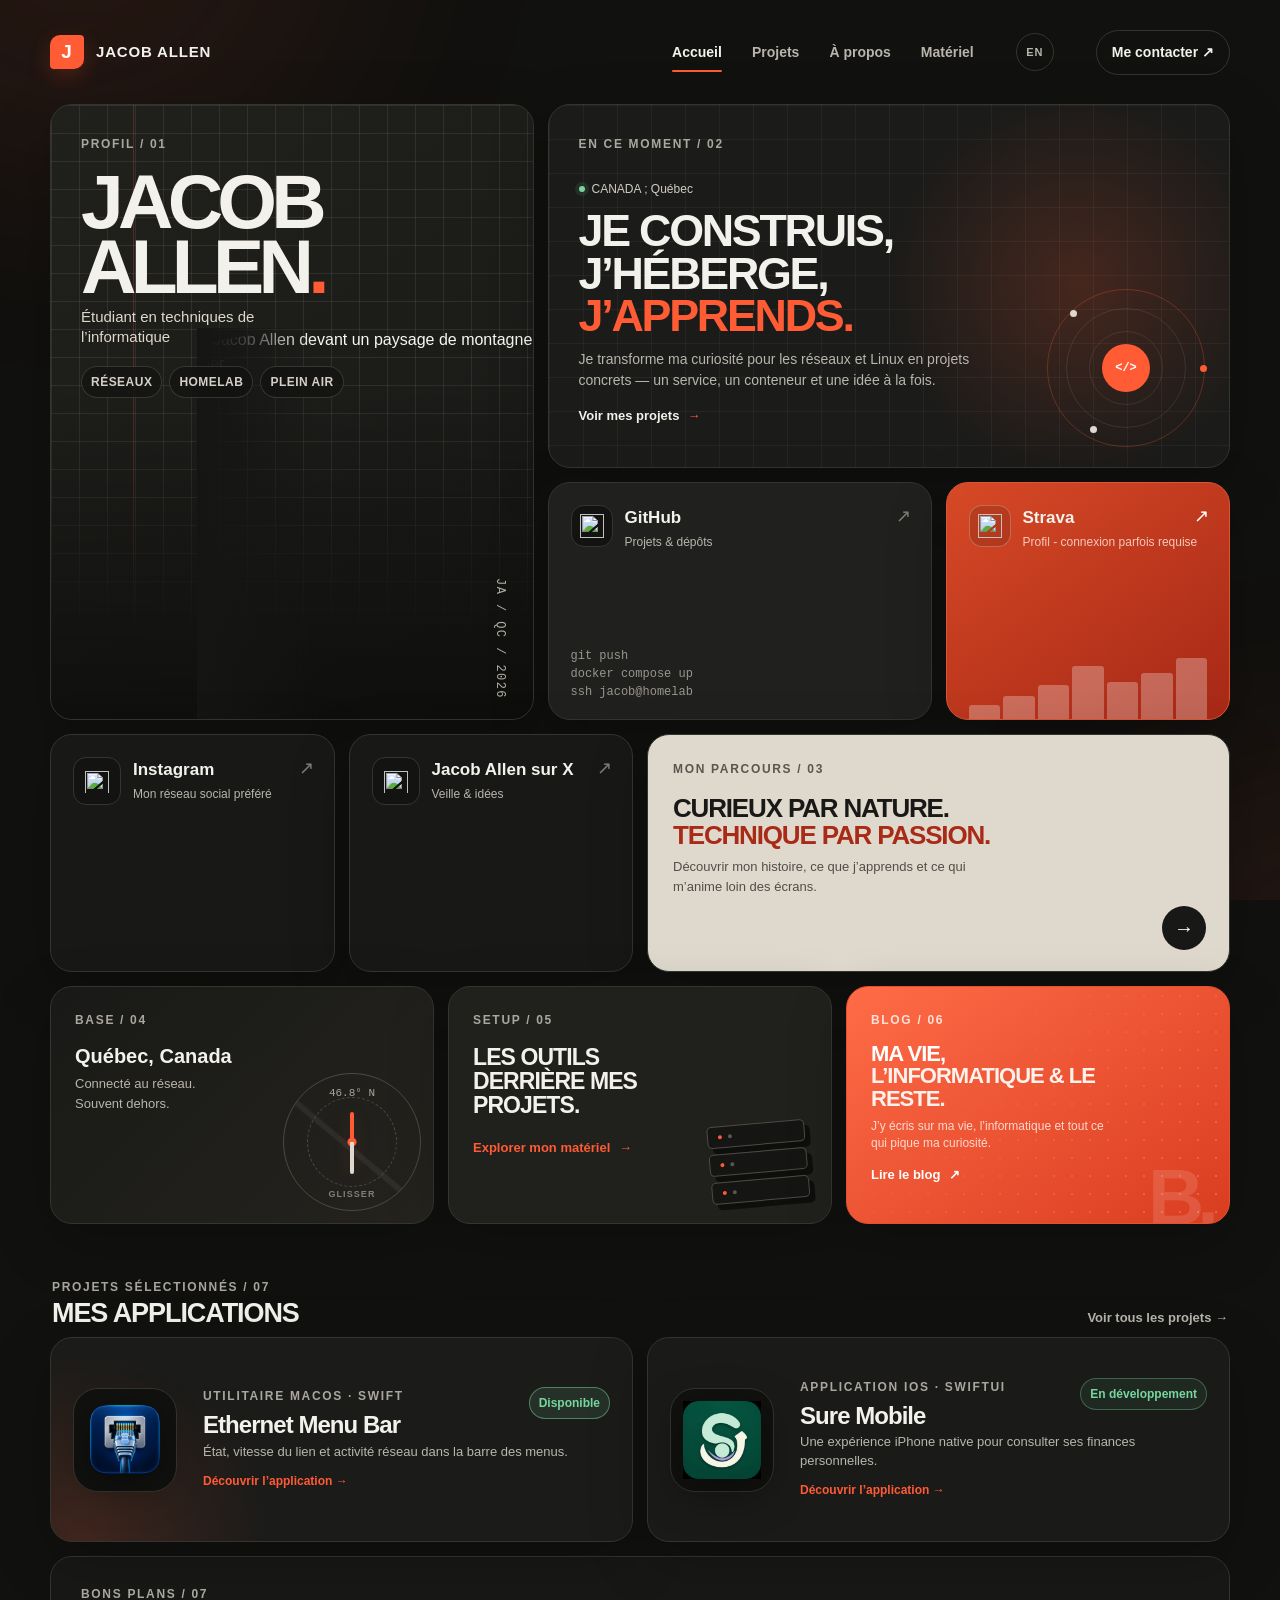
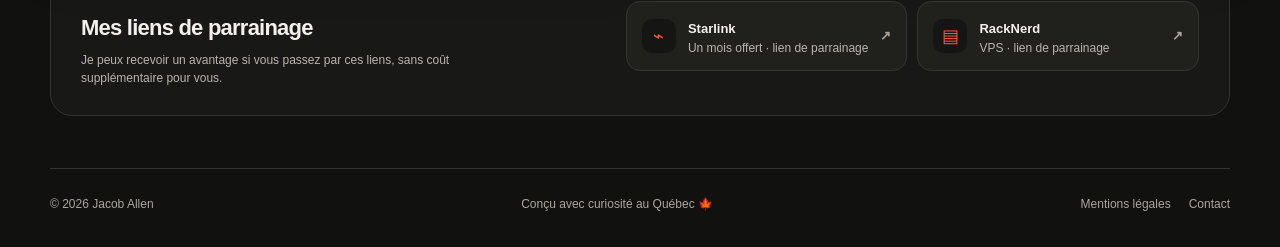
==== commit fcb7b5cd: "Add project pages while preserving homepage" ====
--- a/index.html
+++ b/index.html
@@ -4,8 +4,10 @@
   <meta charset="utf-8">
   <meta name="viewport" content="width=device-width,initial-scale=1">
   <base href="/">
-  <title>Jacob Allen - Informatique, réseaux et plein air</title>
-  <meta name="description" content="Le portfolio de Jacob Allen : informatique, réseaux, auto-hébergement, sport et projets personnels au Québec.">
+  <title>Jacob Allen — Développeur Swift, réseaux et homelab au Québec</title>
+  <meta name="description" content="Portfolio de Jacob Allen, étudiant en informatique au Québec : applications Swift pour macOS et iOS, réseaux, Linux, homelab, plein air et projets personnels.">
+  <meta name="author" content="Jacob Allen">
+  <meta name="robots" content="index,follow,max-image-preview:large">
   <link rel="canonical" href="https://www.jacoballen.ca/">
   <link rel="alternate" hreflang="fr" href="https://www.jacoballen.ca/">
   <link rel="alternate" hreflang="en" href="https://www.jacoballen.ca/en">
@@ -39,7 +41,8 @@
             "https://www.instagram.com/jacob.allen2009/",
             "https://www.strava.com/athletes/141873421"
           ],
-          "knowsAbout": ["Informatique", "Réseaux", "Linux", "Docker", "Auto-hébergement"]
+          "jobTitle": "Étudiant en techniques de l’informatique et développeur Swift",
+          "knowsAbout": ["Swift", "SwiftUI", "AppKit", "macOS", "iOS", "Réseaux informatiques", "Linux", "Docker", "Auto-hébergement"]
         },
         {
           "@type": "WebSite",
@@ -165,6 +168,23 @@
         </div>
         <span class="blog-mark" aria-hidden="true">B.</span>
       </a>
+    </section>
+
+    <section class="home-featured-projects" aria-labelledby="home-projects-title">
+      <div class="compact-heading">
+        <div><p class="kicker">Projets sélectionnés / 07</p><h2 id="home-projects-title">Mes applications</h2></div>
+        <a href="/projects">Voir tous les projets →</a>
+      </div>
+      <div class="home-project-grid">
+        <a class="home-project-card project-ethernet reveal" href="/projets/Ethernet-Menu-Bar">
+          <div class="home-project-icon"><img src="assets/projects/ethernet-menu-bar-icon.png" alt="" width="84" height="84"></div>
+          <div><span class="project-status available">Disponible</span><p class="kicker">Utilitaire macOS · Swift</p><h3>Ethernet Menu Bar</h3><p>État, vitesse du lien et activité réseau dans la barre des menus.</p><span class="card-link">Découvrir l’application →</span></div>
+        </a>
+        <a class="home-project-card project-sure reveal" href="/projets/Sure-Mobile">
+          <div class="home-project-icon"><img src="assets/projects/sure-mobile-icon.png" alt="" width="84" height="84"></div>
+          <div><span class="project-status active">En développement</span><p class="kicker">Application iOS · SwiftUI</p><h3>Sure Mobile</h3><p>Une expérience iPhone native pour consulter ses finances personnelles.</p><span class="card-link">Découvrir l’application →</span></div>
+        </a>
+      </div>
     </section>
 
     <!-- <section class="projects" id="projets" aria-labelledby="projects-title">
@@ -226,19 +246,6 @@
       </div>
     </section>
 
-    <section class="like-panel reveal" aria-labelledby="like-title">
-      <div>
-        <p class="kicker">Un petit signe / 08</p>
-        <h2 id="like-title">Vous aimez le site&nbsp;?</h2>
-        <p class="like-note">Un clic suffit — aucun compte nécessaire.</p>
-      </div>
-      <button class="like-button" type="button" data-like-button aria-pressed="false" disabled>
-        <span class="like-heart" aria-hidden="true">♥</span>
-        <span data-like-label>J’aime</span>
-        <strong data-like-count aria-label="Nombre de mentions J’aime">—</strong>
-      </button>
-      <p class="like-status" data-like-status role="status" aria-live="polite"></p>
-    </section>
   </main>
 
   <footer class="footer shell"><p>© 2026 Jacob Allen</p><p>Conçu avec curiosité au Québec <span aria-hidden="true">🍁</span></p><div class="footer-links"><a href="/mentions-legales">Mentions légales</a><a href="mailto:contact@jacoballen.ca">Contact</a></div></footer>
@@ -251,7 +258,6 @@
       });
     }
   </script>
-  <script defer src="likes.js"></script>
   <script defer src="effects.js"></script>
 </body>
 </html>
--- a/style.css
+++ b/style.css
@@ -2238,6 +2238,8 @@
   overflow: hidden;
   border-right: 1px solid var(--line);
   background: #0d0d0c;
+  color: inherit;
+  text-decoration: none;
 }
 .app-visual::before {
   content: "";
@@ -2648,6 +2650,91 @@
   background: rgba(42, 133, 255, 0.15);
   font-size: 15px !important;
 }
+
+.download-help {
+  position: relative;
+  margin-top: 1rem;
+  padding: 1.1rem 3rem 1.1rem 1.1rem;
+  border: 1px solid rgba(42, 133, 255, 0.38);
+  border-radius: 14px;
+  background: rgba(42, 133, 255, 0.08);
+  color: var(--muted);
+  animation: download-help-in 0.28s ease both;
+}
+
+.download-help[hidden] {
+  display: none;
+}
+
+.download-help h3 {
+  margin: 0;
+  color: var(--text);
+  font-size: 1rem;
+}
+
+.download-help p {
+  margin: 0.45rem 0 0;
+}
+
+.download-help ol {
+  margin: 0.85rem 0 0;
+  padding-left: 1.25rem;
+}
+
+.download-help li + li {
+  margin-top: 0.45rem;
+}
+
+.download-help a {
+  color: inherit;
+  text-decoration: underline;
+  text-underline-offset: 0.18em;
+}
+
+.download-help-close {
+  position: absolute;
+  top: 0.65rem;
+  right: 0.75rem;
+  width: 2rem;
+  height: 2rem;
+  border: 0;
+  border-radius: 50%;
+  background: transparent;
+  color: var(--muted);
+  font: inherit;
+  font-size: 1.35rem;
+  cursor: pointer;
+}
+
+.download-help-close:hover {
+  color: var(--text);
+  background: rgba(255, 255, 255, 0.08);
+}
+
+.download-help-action {
+  display: inline-flex;
+  align-items: center;
+  gap: 0.45rem;
+  margin-top: 1rem;
+  padding: 0.65rem 0.85rem;
+  border-radius: 10px;
+  background: var(--orange);
+  color: #fff !important;
+  font-size: 0.82rem;
+  font-weight: 700;
+  text-decoration: none !important;
+}
+
+@keyframes download-help-in {
+  from {
+    opacity: 0;
+    transform: translateY(-6px);
+  }
+  to {
+    opacity: 1;
+    transform: translateY(0);
+  }
+}
 .project-action:hover {
   filter: brightness(1.08);
   transform: translateY(-1px);
@@ -2655,6 +2742,79 @@
 .project-source:hover {
   color: var(--text);
 }
+
+/* Accueil compact — contenu priorisé pour un écran desktop */
+.home-featured-projects { margin-top: 54px; }
+.home-dashboard { display: grid; gap: 14px; }
+.home-intro { min-height: 278px; display: grid; grid-template-columns: minmax(0, 1.65fr) minmax(230px, .55fr); overflow: hidden; border: 1px solid var(--line); border-radius: var(--radius); background: linear-gradient(135deg, #20201d, #171715); box-shadow: var(--shadow); }
+.home-intro-copy { position: relative; z-index: 2; padding: clamp(28px, 4vw, 48px); }
+.home-intro h1 { margin: 10px 0 13px; font: 800 clamp(40px, 5vw, 68px)/.92 Manrope, sans-serif; letter-spacing: -.065em; text-transform: uppercase; }
+.home-intro h1 em { color: var(--orange); font-style: normal; }
+.home-intro-copy > p:not(.kicker) { max-width: 690px; margin: 0; color: var(--muted); font-size: 15px; }
+.home-portrait { position: relative; min-height: 278px; overflow: hidden; }
+.home-portrait::after { content: ""; position: absolute; inset: 0; background: linear-gradient(90deg, #1b1b18 0, transparent 42%), linear-gradient(0deg, rgba(0,0,0,.25), transparent 55%); }
+.home-portrait img { width: 100%; height: 100%; display: block; object-fit: cover; object-position: center 42%; filter: saturate(.82) contrast(1.04); }
+.intro-actions { display: flex; align-items: center; gap: 10px; margin-top: 20px; }
+.primary-pill, .text-pill { display: inline-flex; align-items: center; gap: 9px; padding: 11px 16px; border-radius: 99px; font-size: 13px; font-weight: 700; text-decoration: none; }
+.primary-pill { background: var(--orange); color: #fff; }
+.text-pill { border: 1px solid var(--line); color: var(--cream); }
+.compact-heading { display: flex; align-items: end; justify-content: space-between; gap: 20px; margin: 3px 2px 10px; }
+.compact-heading h2 { margin: 4px 0 0; font: 800 27px/1 Manrope, sans-serif; letter-spacing: -.04em; text-transform: uppercase; }
+.compact-heading > a { color: var(--muted); font-size: 13px; font-weight: 700; text-decoration: none; }
+.home-project-grid { display: grid; grid-template-columns: repeat(2, minmax(0,1fr)); gap: 14px; }
+.home-project-card { min-height: 205px; display: grid; grid-template-columns: 112px 1fr; align-items: center; gap: 18px; padding: 22px; overflow: hidden; border: 1px solid var(--line); border-radius: var(--radius); background: var(--surface); color: inherit; text-decoration: none; box-shadow: var(--shadow); transition: transform .2s, border-color .2s; }
+.home-project-card.project-ethernet { background: radial-gradient(circle at 5% 100%, rgba(255,91,53,.16), transparent 32%), #1b1b19; }
+.home-project-icon { width: 104px; height: 104px; display: grid; place-items: center; border: 1px solid var(--line); border-radius: 25px; background: #11110f; }
+.home-project-icon img { width: 78px; height: 78px; object-fit: contain; filter: drop-shadow(0 12px 22px rgba(0,0,0,.4)); }
+.home-project-card .project-status { float: right; margin-left: 8px; }
+.home-project-card h3 { margin: 7px 0 5px; font: 800 24px/1.05 Manrope, sans-serif; letter-spacing: -.04em; }
+.home-project-card p:not(.kicker) { margin: 0; color: var(--muted); font-size: 13px; line-height: 1.45; }
+.card-link { display: inline-block; margin-top: 10px; color: var(--orange); font-size: 12px; font-weight: 700; }
+.home-secondary { display: grid; grid-template-columns: repeat(3, 1fr) auto; gap: 9px; }
+.home-secondary > a { display: flex; flex-direction: column; padding: 13px 16px; border: 1px solid var(--line); border-radius: 14px; background: #181816; text-decoration: none; }
+.home-secondary strong { font: 700 14px Manrope, sans-serif; }
+.home-secondary span { color: var(--muted); font-size: 11px; }
+.social-mini { display: flex; align-items: center; gap: 7px; padding: 8px; border: 1px solid var(--line); border-radius: 14px; background: #181816; }
+.social-mini a { width: 34px; height: 34px; display: grid; place-items: center; border-radius: 9px; background: #11110f; }
+.social-mini img { width: 18px; height: 18px; }
+.compact-footer { min-height: 54px; padding-block: 14px; }
+@media (hover:hover) { .home-project-card:hover { transform: translateY(-3px); border-color: #625e55; } .compact-heading > a:hover, .home-secondary > a:hover strong { color: var(--orange); } }
+@media (min-width: 941px) and (min-height: 780px) { .home-clean .site-header { height: 82px; } }
+@media (max-width: 760px) { .home-intro { grid-template-columns: 1fr; } .home-portrait { min-height: 220px; order: -1; } .home-project-grid, .home-secondary { grid-template-columns: 1fr; } .social-mini { justify-content: center; } }
+@media (max-width: 480px) { .home-project-card { grid-template-columns: 74px 1fr; padding: 17px; gap: 13px; } .home-project-icon { width: 70px; height: 70px; border-radius: 18px; } .home-project-icon img { width: 54px; height: 54px; } .home-project-card .project-status { float: none; display: inline-block; margin: 0 0 8px; } }
+
+/* Fiche Ethernet Menu Bar */
+.product-page { --product-blue: #5aa8ff; }
+.product-hero { position: relative; min-height: 560px; display: grid; grid-template-columns: minmax(0,1.1fr) minmax(340px,.9fr); align-items: center; gap: 55px; padding: 56px; overflow: hidden; border: 1px solid var(--line); border-radius: 30px; background: radial-gradient(circle at 82% 35%, rgba(255,91,53,.24), transparent 33%), linear-gradient(140deg,#23231f,#121210 70%); box-shadow: var(--shadow); }
+.product-hero-copy { position: relative; z-index: 2; }
+.product-eyebrow { display: flex; align-items: center; gap: 13px; color: var(--muted); font-size: 13px; font-weight: 700; }
+.product-eyebrow img { width: 58px; height: 58px; }
+.product-hero h1 { margin: 20px 0 15px; font: 800 clamp(50px,7vw,92px)/.86 Manrope,sans-serif; letter-spacing: -.075em; text-transform: uppercase; }
+.product-hero h1 span { color: var(--orange); }
+.product-hero-copy > p { max-width: 620px; margin: 0; color: var(--muted); font-size: 17px; }
+.product-actions { display: flex; flex-wrap: wrap; gap: 10px; margin-top: 25px; }
+.product-actions .project-action { margin: 0; }
+.product-demo { position: relative; min-height: 390px; display: grid; place-items: center; }
+.product-demo .menu-window { width: min(100%,360px); padding: 24px; transform: rotate(-4deg); box-shadow: 0 40px 90px #000; }
+.product-demo::before { content:""; position:absolute; width:340px; height:340px; border:1px solid rgba(255,91,53,.24); border-radius:50%; box-shadow: 0 0 0 50px rgba(255,91,53,.035), 0 0 0 100px rgba(255,91,53,.02); }
+.product-section { padding: 82px 0 0; }
+.product-section-heading { max-width: 760px; margin-bottom: 28px; }
+.product-section-heading h2 { margin: 9px 0 10px; font: 800 clamp(34px,5vw,58px)/.95 Manrope,sans-serif; letter-spacing: -.055em; text-transform: uppercase; }
+.product-section-heading p { color: var(--muted); }
+.feature-grid { display:grid; grid-template-columns:repeat(3,1fr); gap:14px; }
+.feature-card { min-height:230px; padding:26px; border:1px solid var(--line); border-radius:var(--radius); background:var(--surface); }
+.feature-number { color:var(--orange); font:700 12px monospace; }
+.feature-card h3 { margin:35px 0 9px; font:800 21px/1.1 Manrope,sans-serif; }
+.feature-card p { margin:0; color:var(--muted); font-size:14px; }
+.product-install { display:grid; grid-template-columns:.8fr 1.2fr; gap:14px; margin-top:82px; }
+.install-callout, .install-steps { padding:32px; border:1px solid var(--line); border-radius:var(--radius); background:#191917; }
+.install-callout { background:linear-gradient(145deg,#ff633e,#b92e18); }
+.install-callout h2 { margin:12px 0; font:800 38px/1 Manrope,sans-serif; letter-spacing:-.05em; text-transform:uppercase; }
+.install-callout p { color:#ffe0d7; }
+.install-steps { margin:0; padding-left:56px; }
+.install-steps li { padding:8px 0 8px 8px; color:var(--muted); }
+.install-steps li::marker { color:var(--orange); font-weight:800; }
+@media(max-width:800px){.product-hero{grid-template-columns:1fr;padding:30px}.product-demo{min-height:320px}.feature-grid{grid-template-columns:1fr}.product-install{grid-template-columns:1fr}}
 @media (max-width: 420px) {
   .app-icon {
     width: 66px;
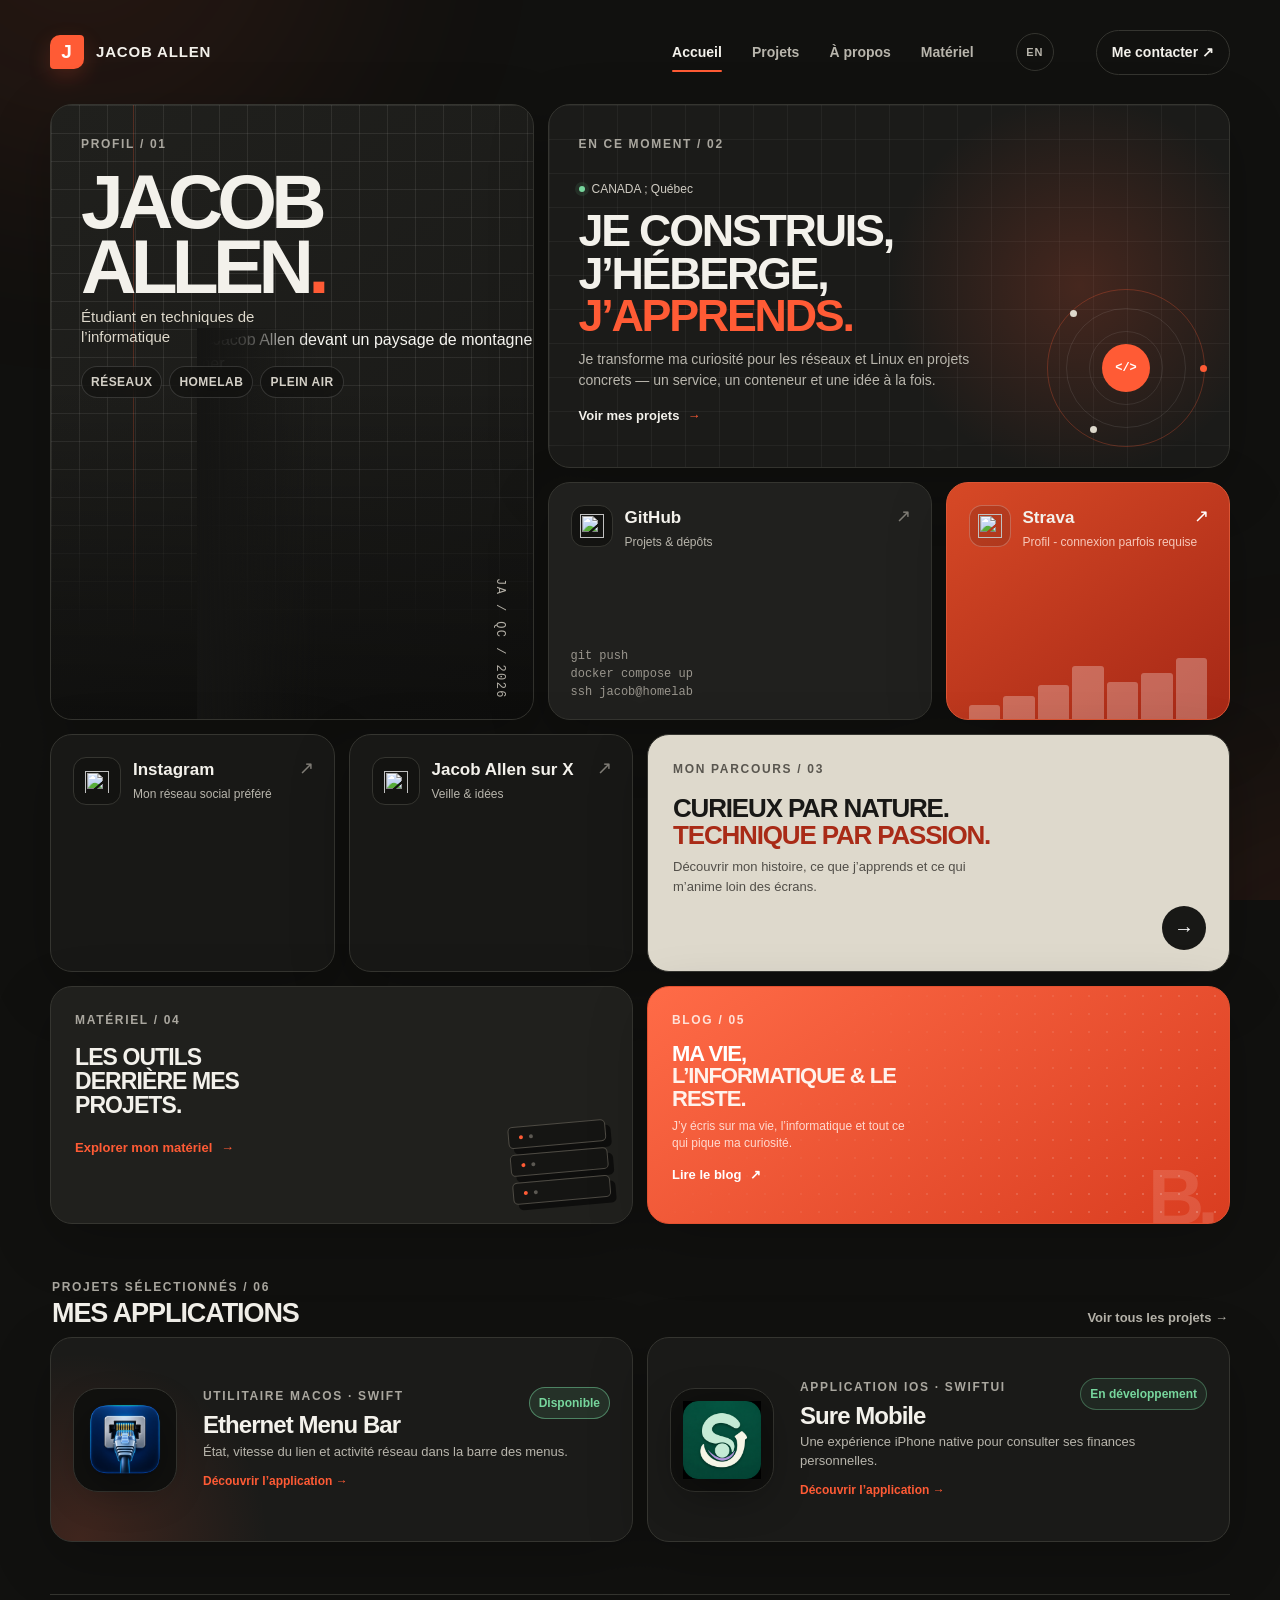
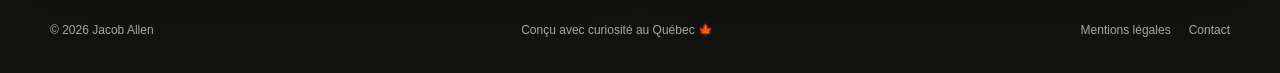
==== commit 0d62c0d9: "Simplify homepage and show full app screenshots" ====
--- a/index.html
+++ b/index.html
@@ -60,7 +60,7 @@
   <link rel="icon" href="data:image/svg+xml,<svg xmlns='http://www.w3.org/2000/svg' viewBox='0 0 100 100'><rect width='100' height='100' rx='24' fill='%23ff5b35'/><text x='50' y='68' text-anchor='middle' font-size='52' font-family='Arial' font-weight='700' fill='white'>J</text></svg>" type="image/svg+xml">
   <link rel="stylesheet" href="style.css">
 </head>
-<body>
+<body class="home-curated">
   <a class="skip-link" href="#contenu">Aller au contenu</a>
   <div class="ambient" aria-hidden="true"><span></span><span></span></div>
 
@@ -139,20 +139,9 @@
         <span class="round-arrow" aria-hidden="true">→</span>
       </a>
 
-      <article class="tile quebec-card reveal">
-        <div>
-          <p class="kicker">Base / 04</p>
-          <h2>Québec, Canada</h2>
-          <p>Connecté au réseau.<br>Souvent dehors.</p>
-        </div>
-        <button class="map-mark" type="button" data-compass aria-label="Faire tourner la boussole du Québec">
-          <span>46.8° N</span><i class="compass-needle" aria-hidden="true"></i><small>Glisser</small>
-        </button>
-      </article>
-
       <a class="tile setup-card reveal" href="/matos">
         <div>
-          <p class="kicker">Setup / 05</p>
+          <p class="kicker">Matériel / 04</p>
           <h2>Les outils derrière mes projets.</h2>
           <span class="text-link">Explorer mon matériel <b aria-hidden="true">→</b></span>
         </div>
@@ -161,7 +150,7 @@
 
       <a class="tile blog-card reveal" href="https://blog.jacoballen.ca" aria-label="Visiter le blog de Jacob">
         <div>
-          <p class="kicker">Blog / 06</p>
+          <p class="kicker">Blog / 05</p>
           <h2>Ma vie,<br><span>l’informatique &amp; le reste.</span></h2>
           <p>J’y écris sur ma vie, l’informatique et tout ce qui pique ma curiosité.</p>
           <span class="blog-link">Lire le blog <b aria-hidden="true">↗</b></span>
@@ -172,7 +161,7 @@
 
     <section class="home-featured-projects" aria-labelledby="home-projects-title">
       <div class="compact-heading">
-        <div><p class="kicker">Projets sélectionnés / 07</p><h2 id="home-projects-title">Mes applications</h2></div>
+        <div><p class="kicker">Projets sélectionnés / 06</p><h2 id="home-projects-title">Mes applications</h2></div>
         <a href="/projects">Voir tous les projets →</a>
       </div>
       <div class="home-project-grid">
@@ -238,14 +227,6 @@
       </div> -->
     </section>
 
-    <section class="referrals reveal" aria-labelledby="referrals-title">
-      <div><p class="kicker">Bons plans / 07</p><h2 id="referrals-title">Mes liens de parrainage</h2><p class="referral-note">Je peux recevoir un avantage si vous passez par ces liens, sans coût supplémentaire pour vous.</p></div>
-      <div class="referral-links">
-        <a href="/starlink" rel="sponsored nofollow"><span class="referral-icon" aria-hidden="true">⌁</span><span><b>Starlink</b><small>Un mois offert · lien de parrainage</small></span><b aria-hidden="true">↗</b></a>
-        <a href="/racknerd" rel="sponsored nofollow"><span class="referral-icon" aria-hidden="true">▤</span><span><b>RackNerd</b><small>VPS · lien de parrainage</small></span><b aria-hidden="true">↗</b></a>
-      </div>
-    </section>
-
   </main>
 
   <footer class="footer shell"><p>© 2026 Jacob Allen</p><p>Conçu avec curiosité au Québec <span aria-hidden="true">🍁</span></p><div class="footer-links"><a href="/mentions-legales">Mentions légales</a><a href="mailto:contact@jacoballen.ca">Contact</a></div></footer>
--- a/style.css
+++ b/style.css
@@ -2745,6 +2745,8 @@
 
 /* Accueil compact — contenu priorisé pour un écran desktop */
 .home-featured-projects { margin-top: 54px; }
+.home-curated .setup-card { grid-column:1 / span 6; }
+.home-curated .blog-card { grid-column:7 / span 6; }
 .home-dashboard { display: grid; gap: 14px; }
 .home-intro { min-height: 278px; display: grid; grid-template-columns: minmax(0, 1.65fr) minmax(230px, .55fr); overflow: hidden; border: 1px solid var(--line); border-radius: var(--radius); background: linear-gradient(135deg, #20201d, #171715); box-shadow: var(--shadow); }
 .home-intro-copy { position: relative; z-index: 2; padding: clamp(28px, 4vw, 48px); }
@@ -2806,6 +2808,38 @@
 .feature-number { color:var(--orange); font:700 12px monospace; }
 .feature-card h3 { margin:35px 0 9px; font:800 21px/1.1 Manrope,sans-serif; }
 .feature-card p { margin:0; color:var(--muted); font-size:14px; }
+.screenshot-grid { display:grid; grid-template-columns:1.05fr .95fr; gap:14px; }
+.screenshot-card { margin:0; overflow:hidden; border:1px solid var(--line); border-radius:var(--radius); background:#181816; box-shadow:var(--shadow); }
+.screenshot-card > img { width:100%; height:100%; display:block; object-fit:cover; }
+.screenshot-menu { min-height:320px; display:flex; flex-direction:column; }
+.screenshot-menu > img { flex:1; min-height:240px; object-position:center; }
+.screenshot-settings { grid-row:span 2; display:flex; flex-direction:column; }
+.screenshot-settings > img { flex:1; min-height:480px; object-position:center; }
+.screenshot-status { min-height:190px; display:grid; grid-template-columns:minmax(220px,.8fr) 1fr; align-items:center; }
+.status-shot-wrap { height:100%; display:grid; place-items:center; padding:32px; background:radial-gradient(circle,rgba(255,91,53,.18),transparent 58%),#0d0d0c; }
+.status-shot-wrap img { width:187px; height:auto; filter:drop-shadow(0 12px 22px rgba(0,0,0,.45)); }
+.screenshot-card figcaption { display:flex; flex-direction:column; gap:3px; padding:17px 20px; border-top:1px solid var(--line); }
+.screenshot-card figcaption strong { font:800 16px Manrope,sans-serif; }
+.screenshot-card figcaption span { color:var(--muted); font-size:13px; }
+.ethernet-product-page .product-hero { min-height:460px; gap:34px; padding:38px 44px; }
+.ethernet-product-page .product-demo { min-height:320px; }
+.ethernet-product-page .product-demo::before { width:280px; height:280px; }
+.ethernet-product-page .product-hero h1 { font-size:clamp(46px,6vw,76px); }
+.ethernet-product-page .product-section { padding-top:52px; }
+.ethernet-product-page .product-section-heading { margin-bottom:18px; }
+.ethernet-product-page .product-section-heading h2 { font-size:clamp(30px,4vw,46px); }
+.ethernet-product-page .screenshot-grid { grid-template-columns:.85fr 1.15fr; }
+.ethernet-product-page .screenshot-menu,
+.ethernet-product-page .screenshot-settings { min-height:0; }
+.ethernet-product-page .screenshot-menu > img,
+.ethernet-product-page .screenshot-settings > img { width:100%; height:auto; min-height:0; aspect-ratio:auto; object-fit:contain; background:#0d0d0c; }
+.ethernet-product-page .screenshot-settings { grid-row:auto; }
+.ethernet-product-page .compact-features .feature-grid { grid-template-columns:repeat(2,1fr); }
+.ethernet-product-page .feature-card { min-height:165px; padding:22px; }
+.ethernet-product-page .feature-card h3 { margin:24px 0 7px; }
+.ethernet-product-page .product-install { margin-top:52px; }
+.ethernet-product-page .install-callout,
+.ethernet-product-page .install-steps { padding-block:25px; }
 .product-install { display:grid; grid-template-columns:.8fr 1.2fr; gap:14px; margin-top:82px; }
 .install-callout, .install-steps { padding:32px; border:1px solid var(--line); border-radius:var(--radius); background:#191917; }
 .install-callout { background:linear-gradient(145deg,#ff633e,#b92e18); }
@@ -2814,7 +2848,9 @@
 .install-steps { margin:0; padding-left:56px; }
 .install-steps li { padding:8px 0 8px 8px; color:var(--muted); }
 .install-steps li::marker { color:var(--orange); font-weight:800; }
-@media(max-width:800px){.product-hero{grid-template-columns:1fr;padding:30px}.product-demo{min-height:320px}.feature-grid{grid-template-columns:1fr}.product-install{grid-template-columns:1fr}}
+@media(max-width:800px){.product-hero{grid-template-columns:1fr;padding:30px}.product-demo{min-height:320px}.feature-grid,.screenshot-grid{grid-template-columns:1fr}.screenshot-settings{grid-row:auto}.screenshot-settings>img{min-height:0}.product-install{grid-template-columns:1fr}}
+@media(max-width:520px){.screenshot-status{grid-template-columns:1fr}.status-shot-wrap{min-height:145px}.screenshot-menu{min-height:0}.screenshot-menu>img{min-height:0}}
+@media(max-width:800px){.home-curated .setup-card,.home-curated .blog-card{grid-column:auto}.ethernet-product-page .product-hero{padding:26px}.ethernet-product-page .screenshot-grid,.ethernet-product-page .compact-features .feature-grid{grid-template-columns:1fr}}
 @media (max-width: 420px) {
   .app-icon {
     width: 66px;
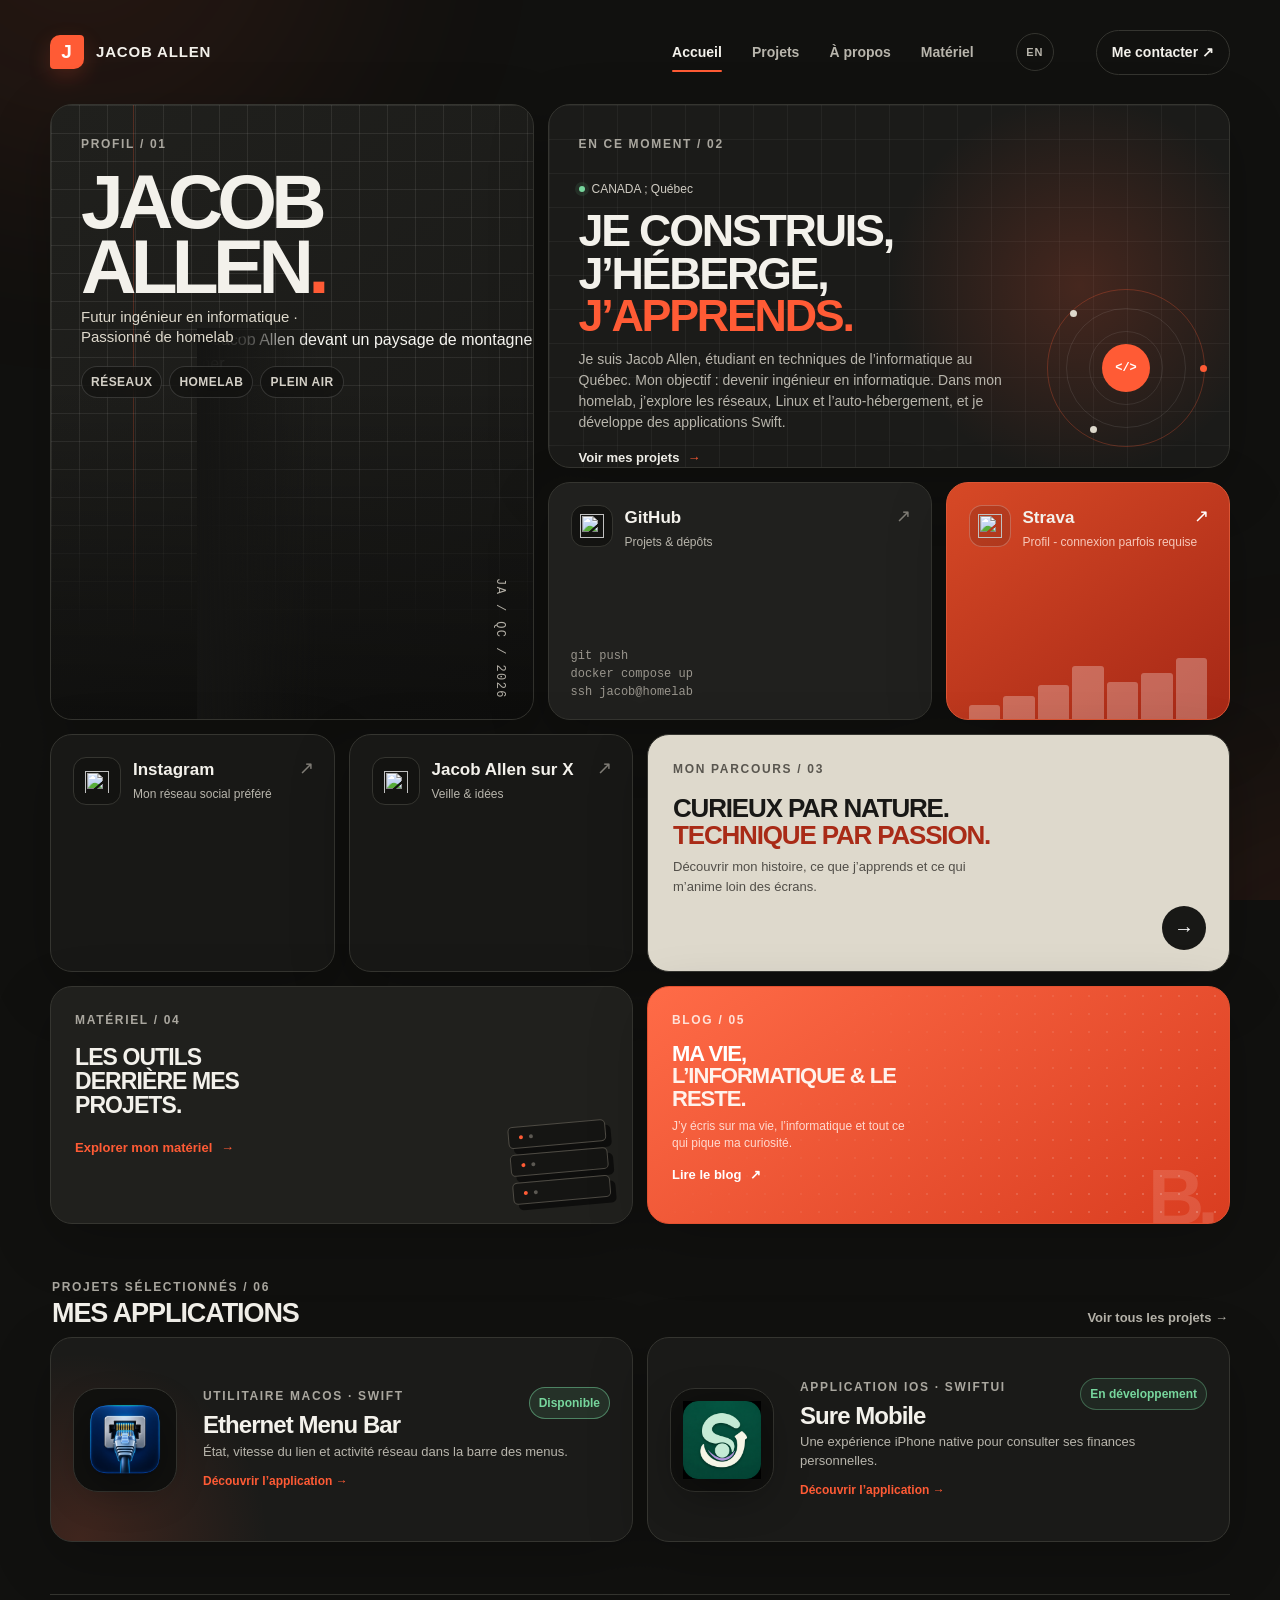
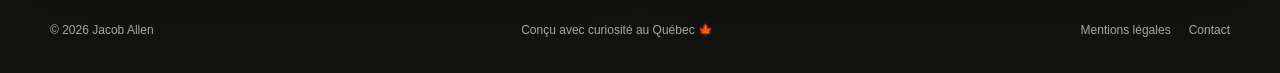
==== commit faf61bd2: "Refresh SEO metadata and redirects Updated page titles, social metadata, and structured data across " ====
--- a/index.html
+++ b/index.html
@@ -2,67 +2,163 @@
 <html lang="fr">
 <head>
   <meta charset="utf-8">
-  <meta name="viewport" content="width=device-width,initial-scale=1">
+  <meta name="viewport" content="width=device-width, initial-scale=1">
+
   <base href="/">
-  <title>Jacob Allen — Développeur Swift, réseaux et homelab au Québec</title>
-  <meta name="description" content="Portfolio de Jacob Allen, étudiant en informatique au Québec : applications Swift pour macOS et iOS, réseaux, Linux, homelab, plein air et projets personnels.">
+
+  <!-- SEO principal -->
+  <title>Jacob Allen — Futur ingénieur en informatique et passionné de homelab</title>
+
+  <meta
+    name="description"
+    content="Portfolio de Jacob Allen au Québec, futur ingénieur en informatique et passionné de homelab : réseaux, Linux, auto-hébergement et applications Swift."
+  >
+
   <meta name="author" content="Jacob Allen">
-  <meta name="robots" content="index,follow,max-image-preview:large">
-  <link rel="canonical" href="https://www.jacoballen.ca/">
-  <link rel="alternate" hreflang="fr" href="https://www.jacoballen.ca/">
-  <link rel="alternate" hreflang="en" href="https://www.jacoballen.ca/en">
-  <link rel="alternate" hreflang="x-default" href="https://www.jacoballen.ca/">
+  <meta name="robots" content="index, follow, max-image-preview:large">
+
+  <!-- URL principale -->
+  <link rel="canonical" href="https://jacoballen.ca/">
+
+  <!-- Versions linguistiques -->
+  <link rel="alternate" hreflang="fr-CA" href="https://jacoballen.ca/">
+  <link rel="alternate" hreflang="en-CA" href="https://jacoballen.ca/en">
+  <link rel="alternate" hreflang="x-default" href="https://jacoballen.ca/">
+
+  <!-- Open Graph -->
   <meta property="og:type" content="website">
-  <meta property="og:site_name" content="Jacob Allen">
+  <meta property="og:site_name" content="JacobAllen">
   <meta property="og:locale" content="fr_CA">
   <meta property="og:locale:alternate" content="en_CA">
-  <meta property="og:title" content="Jacob Allen - Informatique, réseaux et plein air">
-  <meta property="og:description" content="Je construis, j’héberge et j’apprends - depuis le Québec.">
-  <meta property="og:url" content="https://www.jacoballen.ca/">
-  <meta property="og:image" content="https://www.jacoballen.ca/og.png">
+
+  <meta
+    property="og:title"
+    content="Jacob Allen — Futur ingénieur en informatique et passionné de homelab"
+  >
+
+  <meta
+    property="og:description"
+    content="Portfolio de Jacob Allen au Québec, futur ingénieur en informatique et passionné de homelab : réseaux, Linux, auto-hébergement et applications Swift."
+  >
+
+  <meta property="og:url" content="https://jacoballen.ca/">
+  <meta property="og:image" content="https://jacoballen.ca/og.png">
   <meta property="og:image:alt" content="Portfolio de Jacob Allen">
   <meta property="og:image:width" content="1731">
   <meta property="og:image:height" content="909">
+
+  <!-- Twitter / X -->
   <meta name="twitter:card" content="summary_large_image">
-  <meta name="twitter:image" content="https://www.jacoballen.ca/og.png">
+
+  <meta
+    name="twitter:title"
+    content="Jacob Allen — Futur ingénieur en informatique et passionné de homelab"
+  >
+
+  <meta
+    name="twitter:description"
+    content="Portfolio de Jacob Allen au Québec, futur ingénieur en informatique et passionné de homelab : réseaux, Linux, auto-hébergement et applications Swift."
+  >
+
+  <meta name="twitter:image" content="https://jacoballen.ca/og.png">
+
+  <!-- Données structurées Google -->
   <script type="application/ld+json">
+{
+  "@context": "https://schema.org",
+  "@graph": [
     {
-      "@context": "https://schema.org",
-      "@graph": [
-        {
-          "@type": "Person",
-          "@id": "https://www.jacoballen.ca/#person",
-          "name": "Jacob Allen",
-          "url": "https://www.jacoballen.ca/",
-          "image": "https://www.jacoballen.ca/assets/portrait/jacob-1200.jpg",
-          "sameAs": [
-            "https://github.com/Allen-Jacob",
-            "https://x.com/Bridled01",
-            "https://www.instagram.com/jacob.allen2009/",
-            "https://www.strava.com/athletes/141873421"
-          ],
-          "jobTitle": "Étudiant en techniques de l’informatique et développeur Swift",
-          "knowsAbout": ["Swift", "SwiftUI", "AppKit", "macOS", "iOS", "Réseaux informatiques", "Linux", "Docker", "Auto-hébergement"]
-        },
-        {
-          "@type": "WebSite",
-          "@id": "https://www.jacoballen.ca/#website",
-          "url": "https://www.jacoballen.ca/",
-          "name": "Jacob Allen",
-          "inLanguage": ["fr-CA", "en-CA"],
-          "publisher": { "@id": "https://www.jacoballen.ca/#person" }
-        }
-      ]
+      "@type": "Person",
+      "@id": "https://jacoballen.ca/#person",
+      "name": "Jacob Allen",
+      "url": "https://jacoballen.ca/",
+      "image": "https://jacoballen.ca/assets/portrait/jacob-1200.jpg",
+      "sameAs": [
+        "https://github.com/Allen-Jacob",
+        "https://x.com/Bridled01",
+        "https://www.instagram.com/jacob.allen2009/",
+        "https://www.strava.com/athletes/141873421"
+      ],
+      "jobTitle": "Étudiant en techniques de l’informatique et développeur Swift",
+      "knowsAbout": [
+        "Swift",
+        "SwiftUI",
+        "AppKit",
+        "macOS",
+        "iOS",
+        "Réseaux informatiques",
+        "Linux",
+        "Docker",
+        "Auto-hébergement",
+        "Homelab"
+      ],
+      "alternateName": "JacobAllen",
+      "description": "Portfolio de Jacob Allen au Québec, futur ingénieur en informatique et passionné de homelab : réseaux, Linux, auto-hébergement et applications Swift."
+    },
+    {
+      "@type": "WebSite",
+      "@id": "https://jacoballen.ca/#website",
+      "url": "https://jacoballen.ca/",
+      "name": "JacobAllen",
+      "alternateName": "Jacob Allen",
+      "inLanguage": [
+        "fr-CA",
+        "en-CA"
+      ],
+      "publisher": {
+        "@id": "https://jacoballen.ca/#person"
+      }
+    },
+    {
+      "@type": "WebPage",
+      "@id": "https://jacoballen.ca/#webpage",
+      "url": "https://jacoballen.ca/",
+      "name": "Jacob Allen — Futur ingénieur en informatique et passionné de homelab",
+      "inLanguage": "fr-CA",
+      "isPartOf": {
+        "@id": "https://jacoballen.ca/#website"
+      },
+      "about": {
+        "@id": "https://jacoballen.ca/#person"
+      }
     }
+  ]
+}
   </script>
-  <link rel="preload" href="assets/fonts/dm-sans-latin.woff2" as="font" type="font/woff2" crossorigin>
-  <link rel="preload" href="assets/fonts/manrope-latin.woff2" as="font" type="font/woff2" crossorigin>
-  <link rel="icon" href="data:image/svg+xml,<svg xmlns='http://www.w3.org/2000/svg' viewBox='0 0 100 100'><rect width='100' height='100' rx='24' fill='%23ff5b35'/><text x='50' y='68' text-anchor='middle' font-size='52' font-family='Arial' font-weight='700' fill='white'>J</text></svg>" type="image/svg+xml">
-  <link rel="stylesheet" href="style.css">
+
+  <!-- Polices -->
+  <link
+    rel="preload"
+    href="/assets/fonts/dm-sans-latin.woff2"
+    as="font"
+    type="font/woff2"
+    crossorigin
+  >
+
+  <link
+    rel="preload"
+    href="/assets/fonts/manrope-latin.woff2"
+    as="font"
+    type="font/woff2"
+    crossorigin
+  >
+
+  <!-- Favicon -->
+  <link rel="icon" href="/favicon.ico" sizes="16x16 32x32 48x48">
+  <link rel="icon" type="image/png" href="/favicon.png" sizes="512x512">
+  <link rel="apple-touch-icon" href="/favicon.png" sizes="512x512">
+
+  <!-- CSS -->
+  <link rel="stylesheet" href="/style.css">
 </head>
+
 <body class="home-curated">
   <a class="skip-link" href="#contenu">Aller au contenu</a>
-  <div class="ambient" aria-hidden="true"><span></span><span></span></div>
+
+  <div class="ambient" aria-hidden="true">
+    <span></span>
+    <span></span>
+  </div>
 
   <header class="site-header shell">
     <a href="/" class="brand" aria-label="Jacob Allen - Accueil"><span class="brand-mark">J</span><span>JACOB ALLEN</span></a>
@@ -72,7 +168,7 @@
       <a href="/about">À propos</a>
       <a href="/matos">Matériel</a>
     </nav>
-    <a class="language-switch" href="/en" hreflang="en" aria-label="View this site in English">EN</a>
+    <a class="language-switch" href="/en" hreflang="en-CA" aria-label="View this site in English">EN</a>
     <a class="header-contact" href="mailto:contact@jacoballen.ca"><span class="contact-label">Me contacter</span><span class="contact-short">Contact</span> <span aria-hidden="true">↗</span></a>
   </header>
 
@@ -82,15 +178,15 @@
         <div class="identity-copy">
           <p class="kicker">Profil / 01</p>
           <h1>Jacob<br>Allen<span class="accent-dot">.</span></h1>
-          <p class="role">Étudiant en techniques de l’informatique</p>
+          <p class="role">Futur ingénieur en informatique · Passionné de homelab</p>
           <ul class="tags" aria-label="Centres d’intérêt">
             <li>Réseaux</li><li>Homelab</li><li>Plein air</li>
           </ul>
         </div>
         <picture class="portrait">
-          <source srcset="assets/portrait/jacob-800.avif 800w, assets/portrait/jacob-1200.avif 1200w" sizes="(max-width: 700px) 100vw, 460px" type="image/avif">
-          <source srcset="assets/portrait/jacob-800.webp 800w, assets/portrait/jacob-1200.webp 1200w" sizes="(max-width: 700px) 100vw, 460px" type="image/webp">
-          <img src="assets/portrait/jacob-800.jpg" srcset="assets/portrait/jacob-800.jpg 800w, assets/portrait/jacob-1200.jpg 1200w" sizes="(max-width: 700px) 100vw, 460px" alt="Jacob Allen devant un paysage de montagne et de mer" width="1200" height="1200" fetchpriority="high">
+          <source srcset="/assets/portrait/jacob-800.avif 800w, /assets/portrait/jacob-1200.avif 1200w" sizes="(max-width: 700px) 100vw, 460px" type="image/avif">
+          <source srcset="/assets/portrait/jacob-800.webp 800w, /assets/portrait/jacob-1200.webp 1200w" sizes="(max-width: 700px) 100vw, 460px" type="image/webp">
+          <img src="/assets/portrait/jacob-800.jpg" srcset="/assets/portrait/jacob-800.jpg 800w, /assets/portrait/jacob-1200.jpg 1200w" sizes="(max-width: 700px) 100vw, 460px" alt="Jacob Allen devant un paysage de montagne et de mer" width="1200" height="1200" fetchpriority="high">
         </picture>
         <span class="id-code" aria-hidden="true">JA / QC / 2026</span>
       </article>
@@ -100,34 +196,34 @@
         <div class="statement-copy">
           <span class="availability"><i aria-hidden="true"></i> CANADA ; Québec</span>
           <h2>Je construis,<br>j’héberge,<br><em>j’apprends.</em></h2>
-          <p>Je transforme ma curiosité pour les réseaux et Linux en projets concrets — un service, un conteneur et une idée à la fois.</p>
+          <p>Je suis Jacob Allen, étudiant en techniques de l’informatique au Québec. Mon objectif : devenir ingénieur en informatique. Dans mon homelab, j’explore les réseaux, Linux et l’auto-hébergement, et je développe des applications Swift.</p>
           <a class="statement-cta" href="/projects">Voir mes projets <span aria-hidden="true">→</span></a>
         </div>
         <div class="orbit" aria-hidden="true"><span class="orbit-core">&lt;/&gt;</span><i></i><i></i><i></i></div>
       </article>
 
       <a class="tile link-tile github-card reveal" href="/github" aria-label="Voir le GitHub de Jacob">
-        <span class="tile-icon"><img src="assets/icons/github.svg" alt="" width="22" height="22"></span>
+        <span class="tile-icon"><img src="/assets/icons/github.svg" alt="" width="22" height="22"></span>
         <span><b>GitHub</b><small>Projets &amp; dépôts</small></span>
         <span class="arrow" aria-hidden="true">↗</span>
         <span class="code-lines" aria-hidden="true">git push<br>docker compose up<br>ssh jacob@homelab</span>
       </a>
 
       <a class="tile link-tile strava-card reveal" href="/strava" aria-label="Voir les activités Strava de Jacob">
-        <span class="tile-icon"><img src="assets/icons/strava.svg" alt="" width="22" height="22"></span>
+        <span class="tile-icon"><img src="/assets/icons/strava.svg" alt="" width="22" height="22"></span>
         <span><b>Strava</b><small>Profil - connexion parfois requise</small></span>
         <span class="arrow" aria-hidden="true">↗</span>
         <span class="elevation" aria-hidden="true"><i></i><i></i><i></i><i></i><i></i><i></i><i></i></span>
       </a>
 
       <a class="tile link-tile social-card instagram-card reveal" href="/instagram" aria-label="Voir l’Instagram de Jacob">
-        <span class="tile-icon"><img src="assets/icons/instagram.svg" alt="" width="24" height="24"></span>
+        <span class="tile-icon"><img src="/assets/icons/instagram.svg" alt="" width="24" height="24"></span>
         <span><b>Instagram</b><small>Mon réseau social préféré</small></span>
         <span class="arrow" aria-hidden="true">↗</span>
       </a>
 
       <a class="tile link-tile social-card x-card reveal" href="/x" aria-label="Voir le profil X de Jacob">
-        <span class="tile-icon"><img src="assets/icons/x.svg" alt="" width="22" height="22"></span>
+        <span class="tile-icon"><img src="/assets/icons/x.svg" alt="" width="22" height="22"></span>
         <span><b>Jacob Allen sur X</b><small>Veille &amp; idées</small></span>
         <span class="arrow" aria-hidden="true">↗</span>
       </a>
@@ -166,11 +262,11 @@
       </div>
       <div class="home-project-grid">
         <a class="home-project-card project-ethernet reveal" href="/projets/Ethernet-Menu-Bar">
-          <div class="home-project-icon"><img src="assets/projects/ethernet-menu-bar-icon.png" alt="" width="84" height="84"></div>
+          <div class="home-project-icon"><img src="/assets/projects/ethernet-menu-bar-icon.png" alt="" width="84" height="84"></div>
           <div><span class="project-status available">Disponible</span><p class="kicker">Utilitaire macOS · Swift</p><h3>Ethernet Menu Bar</h3><p>État, vitesse du lien et activité réseau dans la barre des menus.</p><span class="card-link">Découvrir l’application →</span></div>
         </a>
         <a class="home-project-card project-sure reveal" href="/projets/Sure-Mobile">
-          <div class="home-project-icon"><img src="assets/projects/sure-mobile-icon.png" alt="" width="84" height="84"></div>
+          <div class="home-project-icon"><img src="/assets/projects/sure-mobile-icon.png" alt="" width="84" height="84"></div>
           <div><span class="project-status active">En développement</span><p class="kicker">Application iOS · SwiftUI</p><h3>Sure Mobile</h3><p>Une expérience iPhone native pour consulter ses finances personnelles.</p><span class="card-link">Découvrir l’application →</span></div>
         </a>
       </div>
@@ -184,9 +280,9 @@
       <div class="project-grid">
         <article class="project-card reveal">
           <picture class="project-shot">
-            <source srcset="assets/projects/site.avif" type="image/avif">
-            <source srcset="assets/projects/site.webp" type="image/webp">
-            <img src="assets/projects/site.png" alt="Aperçu du portfolio jacoballen.ca" width="1280" height="720" loading="lazy">
+            <source srcset="/assets/projects/site.avif" type="image/avif">
+            <source srcset="/assets/projects/site.webp" type="image/webp">
+            <img src="/assets/projects/site.png" alt="Aperçu du portfolio jacoballen.ca" width="1280" height="720" loading="lazy">
           </picture>
           <div class="project-copy">
             <div class="project-title-row"><div><p class="kicker">Portfolio personnel</p><h3>jacoballen.ca</h3></div><span class="project-status">En ligne</span></div>
@@ -194,13 +290,13 @@
             <p><strong>Résultat.</strong> Un portfolio statique responsive avec SEO, aperçu social et mesure de performance.</p>
             <ul class="project-tech" aria-label="Technologies"><li>HTML</li><li>CSS</li><li>JavaScript</li><li>Vercel</li></ul>
             <a class="project-link" href="https://github.com/Allen-Jacob/personal-website" target="_blank" rel="noopener noreferrer">Voir le dépôt GitHub <span aria-hidden="true">↗</span></a>
-          </div> -->
-        <!-- </article>
+          </div>
+        </article>
         <article class="project-card reveal">
           <picture class="project-shot">
-            <source srcset="assets/projects/blog-builder.avif" type="image/avif">
-            <source srcset="assets/projects/blog-builder.webp" type="image/webp">
-            <img src="assets/projects/blog-builder.png" alt="Interface du générateur d’articles de blog" width="1280" height="720" loading="lazy">
+            <source srcset="/assets/projects/blog-builder.avif" type="image/avif">
+            <source srcset="/assets/projects/blog-builder.webp" type="image/webp">
+            <img src="/assets/projects/blog-builder.png" alt="Interface du générateur d’articles de blog" width="1280" height="720" loading="lazy">
           </picture>
           <div class="project-copy">
             <div class="project-title-row"><div><p class="kicker">Outil de publication</p><h3>Blog Builder</h3></div><span class="project-status">Public</span></div>
@@ -212,9 +308,9 @@
         </article>
         <article class="project-card reveal">
           <picture class="project-shot">
-            <source srcset="assets/projects/arcade-games.avif" type="image/avif">
-            <source srcset="assets/projects/arcade-games.webp" type="image/webp">
-            <img src="assets/projects/arcade-games.png" alt="Accueil de la plateforme Arcade Games" width="1280" height="720" loading="lazy">
+            <source srcset="/assets/projects/arcade-games.avif" type="image/avif">
+            <source srcset="/assets/projects/arcade-games.webp" type="image/webp">
+            <img src="/assets/projects/arcade-games.png" alt="Accueil de la plateforme Arcade Games" width="1280" height="720" loading="lazy">
           </picture>
           <div class="project-copy">
             <div class="project-title-row"><div><p class="kicker">Fork étendu</p><h3>Arcade Games</h3></div><span class="project-status">4 jeux</span></div>
@@ -224,8 +320,8 @@
             <a class="project-link" href="https://github.com/Allen-Jacob/Games" target="_blank" rel="noopener noreferrer">Voir le dépôt GitHub <span aria-hidden="true">↗</span></a>
           </div>
         </article>
-      </div> -->
-    </section>
+      </div>
+    </section> -->
 
   </main>
 
@@ -239,6 +335,6 @@
       });
     }
   </script>
-  <script defer src="effects.js"></script>
+  <script defer src="/effects.js"></script>
 </body>
 </html>
--- a/style.css
+++ b/style.css
@@ -2780,6 +2780,216 @@
 .social-mini a { width: 34px; height: 34px; display: grid; place-items: center; border-radius: 9px; background: #11110f; }
 .social-mini img { width: 18px; height: 18px; }
 .compact-footer { min-height: 54px; padding-block: 14px; }
+
+/* Profile links — mobile-first page for social bios */
+.links-page {
+  min-height: 100svh;
+  background:
+    radial-gradient(circle at 50% -15%, rgba(255, 91, 53, 0.16), transparent 35rem),
+    var(--bg);
+}
+.links-shell {
+  width: min(calc(100% - 32px), 620px);
+  margin-inline: auto;
+  padding: 28px 0 36px;
+}
+.links-topbar {
+  display: flex;
+  align-items: center;
+  justify-content: space-between;
+  margin-bottom: 42px;
+}
+.links-home {
+  display: inline-flex;
+  align-items: center;
+  gap: 11px;
+  font-family: Manrope, sans-serif;
+  font-size: 14px;
+  font-weight: 800;
+  letter-spacing: .055em;
+  text-decoration: none;
+}
+.links-profile {
+  display: grid;
+  grid-template-columns: 104px minmax(0, 1fr);
+  align-items: center;
+  gap: 24px;
+  margin-bottom: 30px;
+}
+.links-avatar {
+  position: relative;
+  display: block;
+  width: 104px;
+  height: 104px;
+  padding: 4px;
+  border: 1px solid rgba(255, 91, 53, .6);
+  border-radius: 28px 12px 28px 12px;
+  background: rgba(255, 91, 53, .08);
+  box-shadow: 0 18px 44px rgba(0, 0, 0, .3);
+}
+.links-avatar::after {
+  content: "";
+  position: absolute;
+  right: -4px;
+  bottom: 8px;
+  width: 14px;
+  height: 14px;
+  border: 3px solid var(--bg);
+  border-radius: 50%;
+  background: var(--green);
+}
+.links-avatar img {
+  width: 100%;
+  height: 100%;
+  display: block;
+  border-radius: 23px 9px 23px 9px;
+  object-fit: cover;
+}
+.links-eyebrow {
+  display: flex;
+  align-items: center;
+  gap: 8px;
+  margin: 0 0 5px;
+  color: var(--muted);
+  font-size: 12px;
+  font-weight: 700;
+  letter-spacing: .1em;
+  text-transform: uppercase;
+}
+.links-eyebrow span {
+  width: 5px;
+  height: 5px;
+  border-radius: 50%;
+  background: var(--orange);
+  box-shadow: 0 0 0 4px rgba(255, 91, 53, .13);
+}
+.links-profile h1 {
+  margin: 0;
+  font-family: Manrope, sans-serif;
+  font-size: clamp(34px, 8vw, 48px);
+  line-height: 1;
+  letter-spacing: -.055em;
+}
+.links-profile h1 span { color: var(--orange); }
+.links-profile > div > p:last-child {
+  margin: 8px 0 0;
+  color: var(--muted);
+  font-size: 15px;
+}
+.profile-links {
+  display: grid;
+  gap: 11px;
+}
+.profile-link {
+  min-height: 76px;
+  display: grid;
+  grid-template-columns: 44px minmax(0, 1fr) 28px;
+  align-items: center;
+  gap: 14px;
+  padding: 14px 16px;
+  border: 1px solid var(--line);
+  border-radius: 18px;
+  background: rgba(26, 26, 24, .86);
+  box-shadow: 0 10px 30px rgba(0, 0, 0, .14);
+  text-decoration: none;
+  transition: transform .18s ease, border-color .18s ease, background .18s ease;
+}
+.profile-link--featured {
+  border-color: rgba(255, 91, 53, .58);
+  background: linear-gradient(100deg, rgba(255, 91, 53, .15), rgba(26, 26, 24, .9) 55%);
+}
+.profile-link:hover,
+.profile-link:focus-visible {
+  transform: translateY(-2px);
+  border-color: var(--orange);
+  background-color: var(--surface-2);
+}
+.profile-link:focus-visible { outline: 2px solid var(--orange); outline-offset: 3px; }
+.profile-link-icon {
+  width: 44px;
+  height: 44px;
+  display: grid;
+  place-items: center;
+  border: 1px solid var(--line);
+  border-radius: 13px 6px 13px 6px;
+  background: var(--surface-2);
+}
+.profile-link-icon img { display: block; }
+.profile-link-letter {
+  color: var(--orange);
+  font-family: Manrope, sans-serif;
+  font-size: 13px;
+  font-weight: 800;
+  letter-spacing: -.04em;
+}
+.profile-link-mail { font-size: 21px; }
+.profile-link > span:nth-child(2) { min-width: 0; display: grid; }
+.profile-link b {
+  font-family: Manrope, sans-serif;
+  font-size: 16px;
+  line-height: 1.25;
+}
+.profile-link small {
+  margin-top: 3px;
+  overflow: hidden;
+  color: var(--muted);
+  font-size: 13px;
+  line-height: 1.35;
+  text-overflow: ellipsis;
+  white-space: nowrap;
+}
+.profile-link > i {
+  color: #8e8b83;
+  font-size: 19px;
+  font-style: normal;
+  text-align: right;
+  transition: color .18s ease, transform .18s ease;
+}
+.profile-link:hover > i { color: var(--orange); transform: translate(2px, -2px); }
+.referral-section { padding-top: 38px; }
+.links-section-heading { display: grid; grid-template-columns: 1fr minmax(210px, .85fr); align-items: end; gap: 24px; margin-bottom: 14px; }
+.links-section-heading h2 { margin: 7px 0 0; font: 800 27px/1 Manrope, sans-serif; letter-spacing: -.04em; }
+.links-section-heading > p { margin: 0; color: var(--muted); font-size: 12px; line-height: 1.4; text-align: right; }
+.referral-grid { display: grid; grid-template-columns: repeat(2, minmax(0, 1fr)); gap: 11px; }
+.referral-card { position: relative; min-height: 150px; display: flex; flex-direction: column; justify-content: flex-end; overflow: hidden; padding: 18px; border: 1px solid var(--line); border-radius: 18px; background: var(--surface); text-decoration: none; transition: transform .18s ease, border-color .18s ease; }
+.referral-card::before { content: ""; position: absolute; top: -50px; right: -35px; width: 130px; height: 130px; border: 1px solid rgba(255,255,255,.12); border-radius: 50%; box-shadow: 0 0 0 22px rgba(255,255,255,.025), 0 0 0 44px rgba(255,255,255,.018); }
+.referral-racknerd::before { border-radius: 15px; transform: rotate(24deg); }
+.referral-card:hover, .referral-card:focus-visible { transform: translateY(-2px); border-color: var(--orange); }
+.referral-card:focus-visible { outline: 2px solid var(--orange); outline-offset: 3px; }
+.referral-badge { position: absolute; top: 15px; left: 15px; padding: 5px 8px; border: 1px solid rgba(255,255,255,.13); border-radius: 99px; color: var(--muted); font-size: 11px; font-weight: 700; }
+.referral-card strong { position: relative; font: 800 21px/1.2 Manrope, sans-serif; }
+.referral-card small { position: relative; margin-top: 4px; padding-right: 22px; color: var(--muted); font-size: 12px; }
+.referral-card > i { position: absolute; right: 17px; bottom: 18px; color: var(--orange); font-size: 18px; font-style: normal; }
+.links-footer {
+  display: flex;
+  justify-content: space-between;
+  gap: 20px;
+  padding: 28px 4px 0;
+  color: #85827a;
+  font-size: 12px;
+  font-weight: 700;
+  letter-spacing: .08em;
+  text-transform: uppercase;
+}
+.links-footer a { text-underline-offset: 4px; }
+.links-footer a:hover { color: var(--text); }
+@media (max-width: 480px) {
+  .links-shell { width: min(calc(100% - 24px), 620px); padding-top: 18px; }
+  .links-topbar { margin-bottom: 30px; }
+  .links-profile { grid-template-columns: 82px minmax(0, 1fr); gap: 17px; }
+  .links-avatar { width: 82px; height: 82px; border-radius: 23px 10px 23px 10px; }
+  .links-avatar img { border-radius: 18px 7px 18px 7px; }
+  .links-profile h1 { font-size: clamp(30px, 9vw, 40px); }
+  .links-profile > div > p:last-child { font-size: 14px; }
+  .profile-link { min-height: 70px; padding: 12px 13px; }
+  .links-section-heading { grid-template-columns: 1fr; gap: 8px; }
+  .links-section-heading > p { text-align: left; }
+  .referral-grid { grid-template-columns: 1fr; }
+  .referral-card { min-height: 126px; }
+}
+@media (prefers-reduced-motion: reduce) {
+  .profile-link, .profile-link > i { transition: none; }
+}
 @media (hover:hover) { .home-project-card:hover { transform: translateY(-3px); border-color: #625e55; } .compact-heading > a:hover, .home-secondary > a:hover strong { color: var(--orange); } }
 @media (min-width: 941px) and (min-height: 780px) { .home-clean .site-header { height: 82px; } }
 @media (max-width: 760px) { .home-intro { grid-template-columns: 1fr; } .home-portrait { min-height: 220px; order: -1; } .home-project-grid, .home-secondary { grid-template-columns: 1fr; } .social-mini { justify-content: center; } }
@@ -2828,11 +3038,11 @@
 .ethernet-product-page .product-section { padding-top:52px; }
 .ethernet-product-page .product-section-heading { margin-bottom:18px; }
 .ethernet-product-page .product-section-heading h2 { font-size:clamp(30px,4vw,46px); }
-.ethernet-product-page .screenshot-grid { grid-template-columns:.85fr 1.15fr; }
+.ethernet-product-page .screenshot-grid { grid-template-columns:.85fr 1.15fr; align-items:start; }
 .ethernet-product-page .screenshot-menu,
 .ethernet-product-page .screenshot-settings { min-height:0; }
 .ethernet-product-page .screenshot-menu > img,
-.ethernet-product-page .screenshot-settings > img { width:100%; height:auto; min-height:0; aspect-ratio:auto; object-fit:contain; background:#0d0d0c; }
+.ethernet-product-page .screenshot-settings > img { flex:none; width:100%; height:auto; min-height:0; aspect-ratio:auto; object-fit:contain; }
 .ethernet-product-page .screenshot-settings { grid-row:auto; }
 .ethernet-product-page .compact-features .feature-grid { grid-template-columns:repeat(2,1fr); }
 .ethernet-product-page .feature-card { min-height:165px; padding:22px; }
